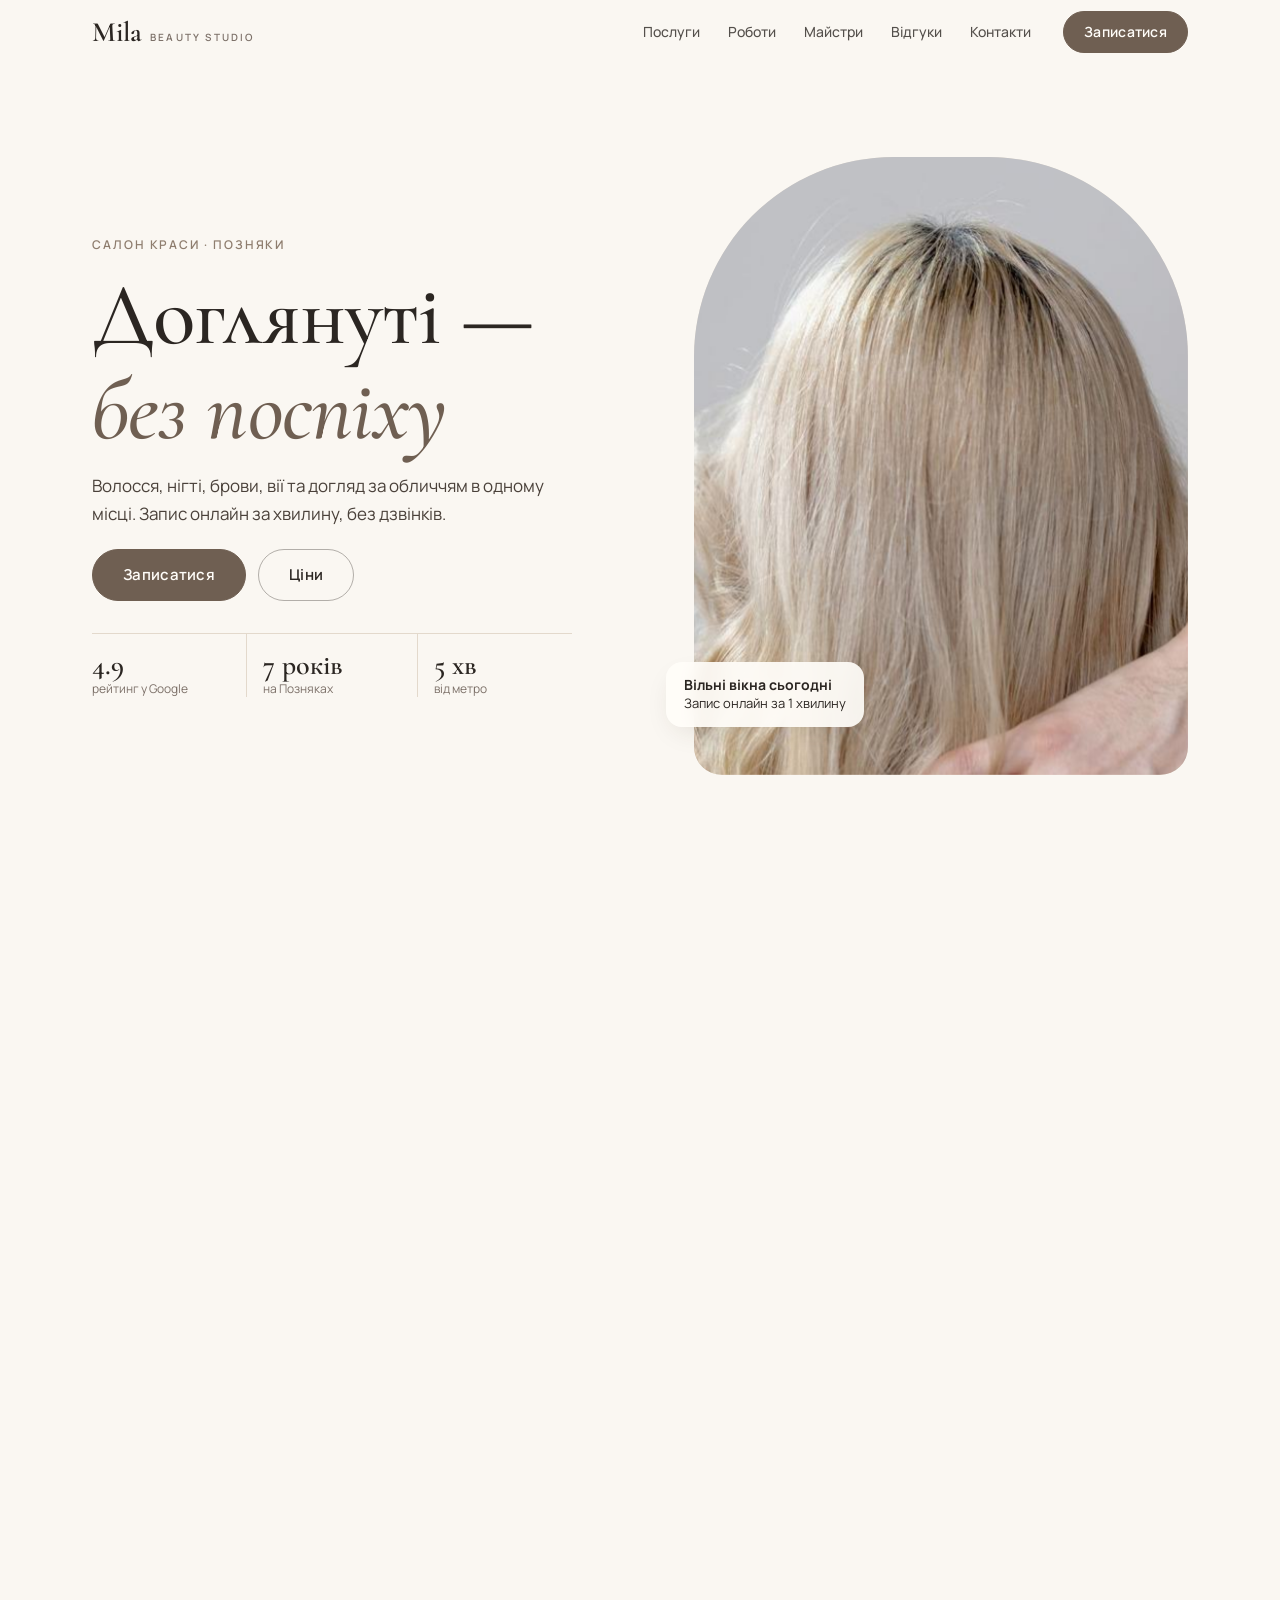
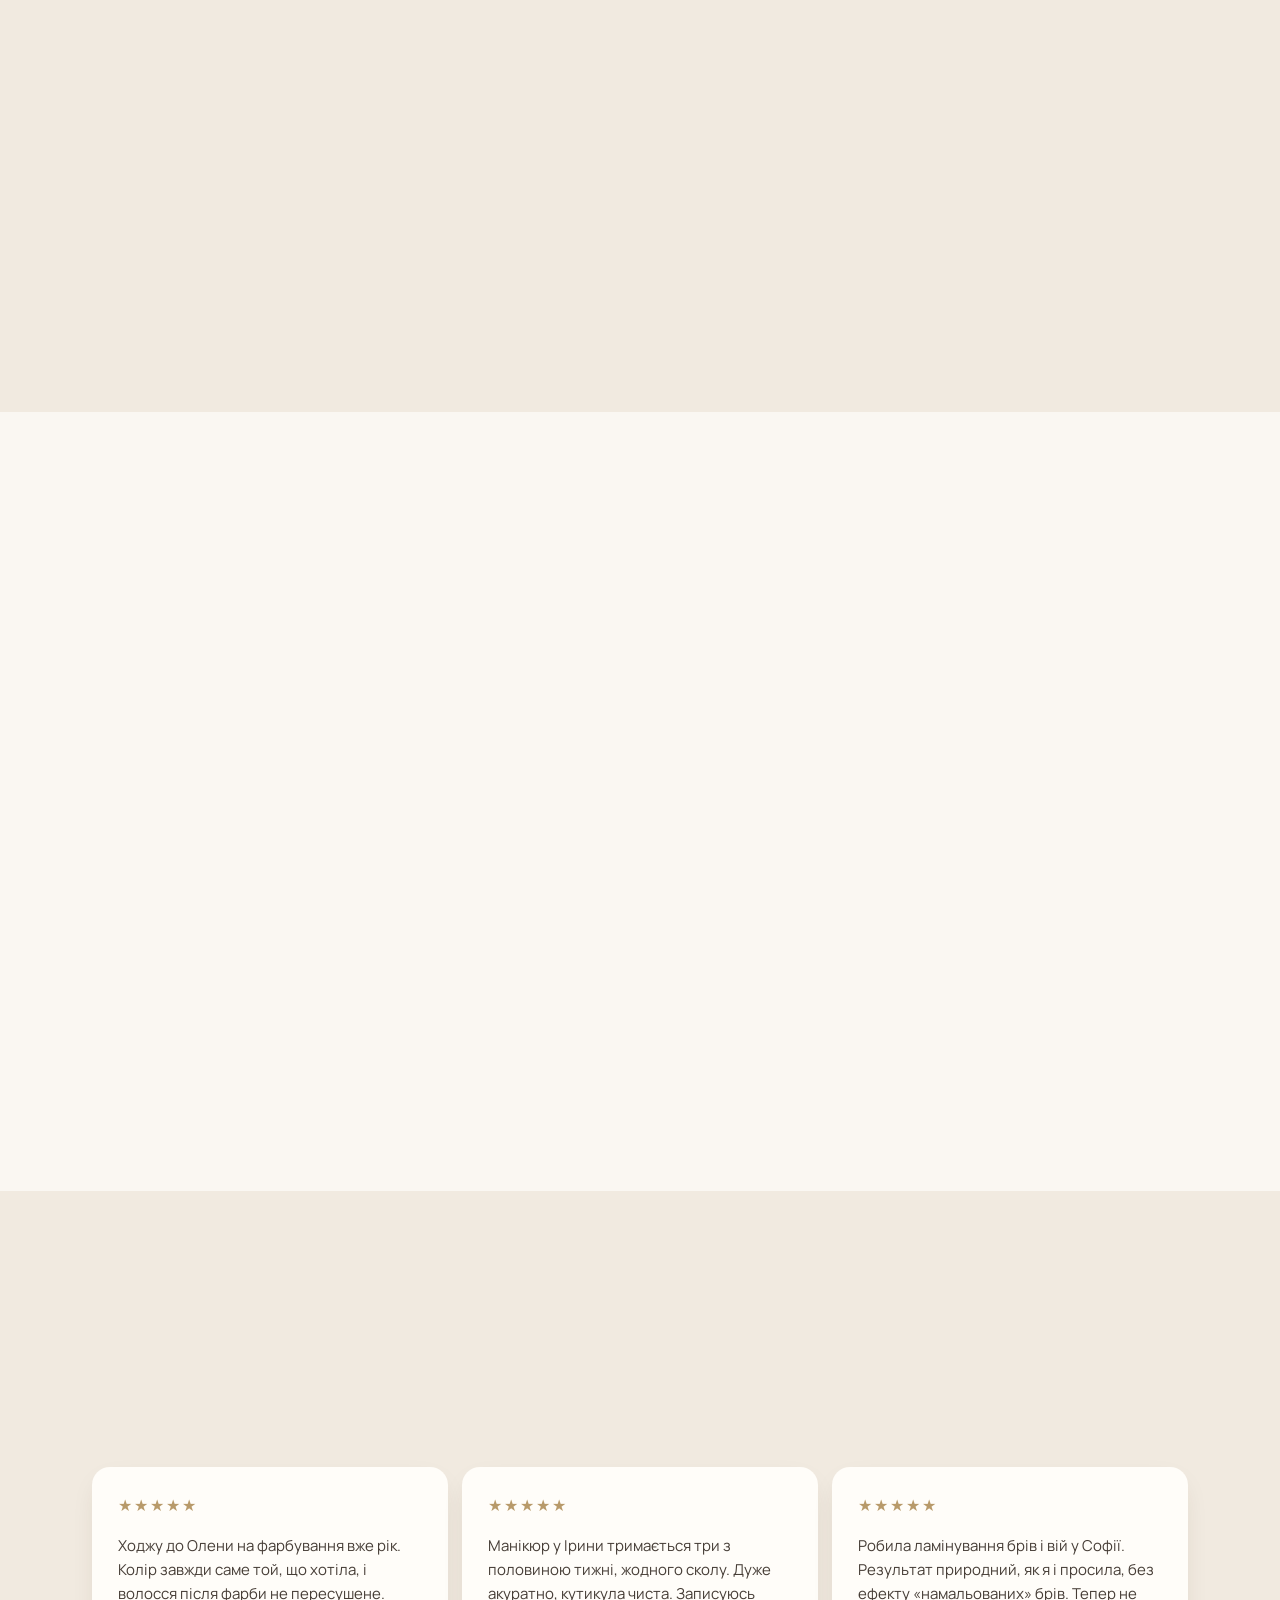
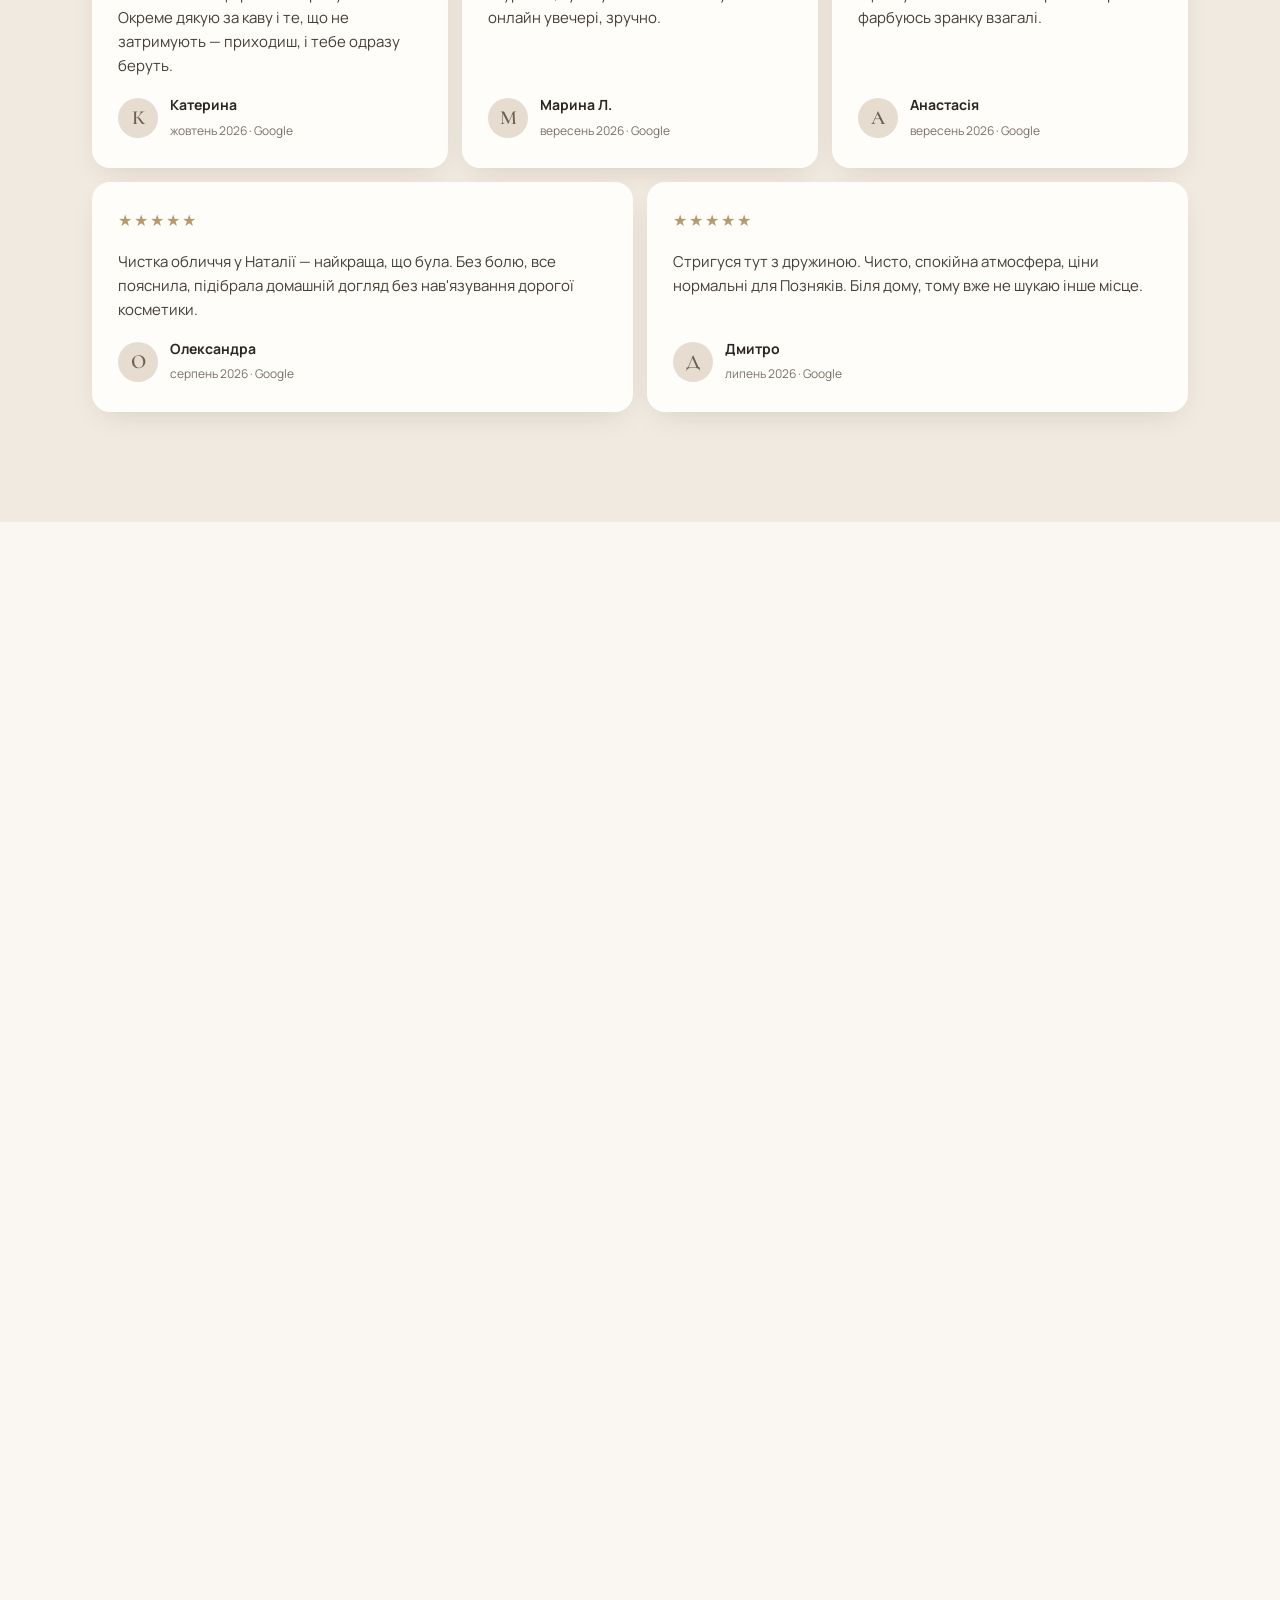
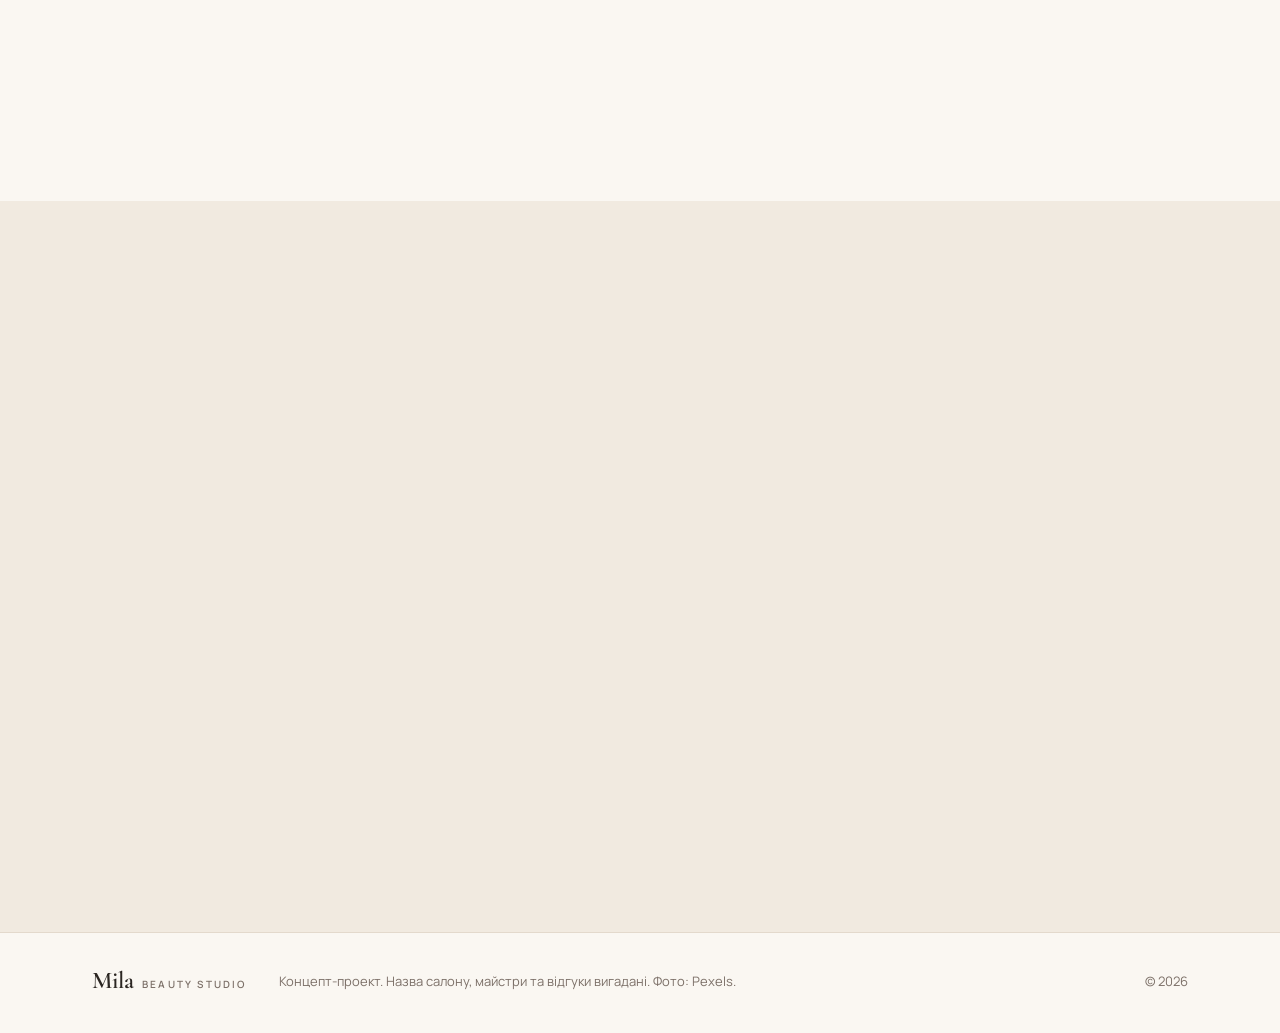
==== index.html @ acf98a18 "Add salon concept landing (Mila Beauty Studio) Co-Authored-By: Claude Opus 5.5 <noreply@anthropic.co" ====
<!doctype html>
<html lang="uk">
<head>
<meta charset="utf-8">
<meta name="viewport" content="width=device-width, initial-scale=1">
<title>Портфоліо сайтів</title>
<meta http-equiv="refresh" content="0; url=salon/">
<style>body{margin:0;background:#FAF7F2;font:16px/1.6 system-ui,sans-serif;color:#2B2622;display:grid;place-items:center;min-height:100vh}</style>
</head>
<body><p><a href="salon/">Відкрити приклад: сайт салону краси →</a></p></body>
</html>
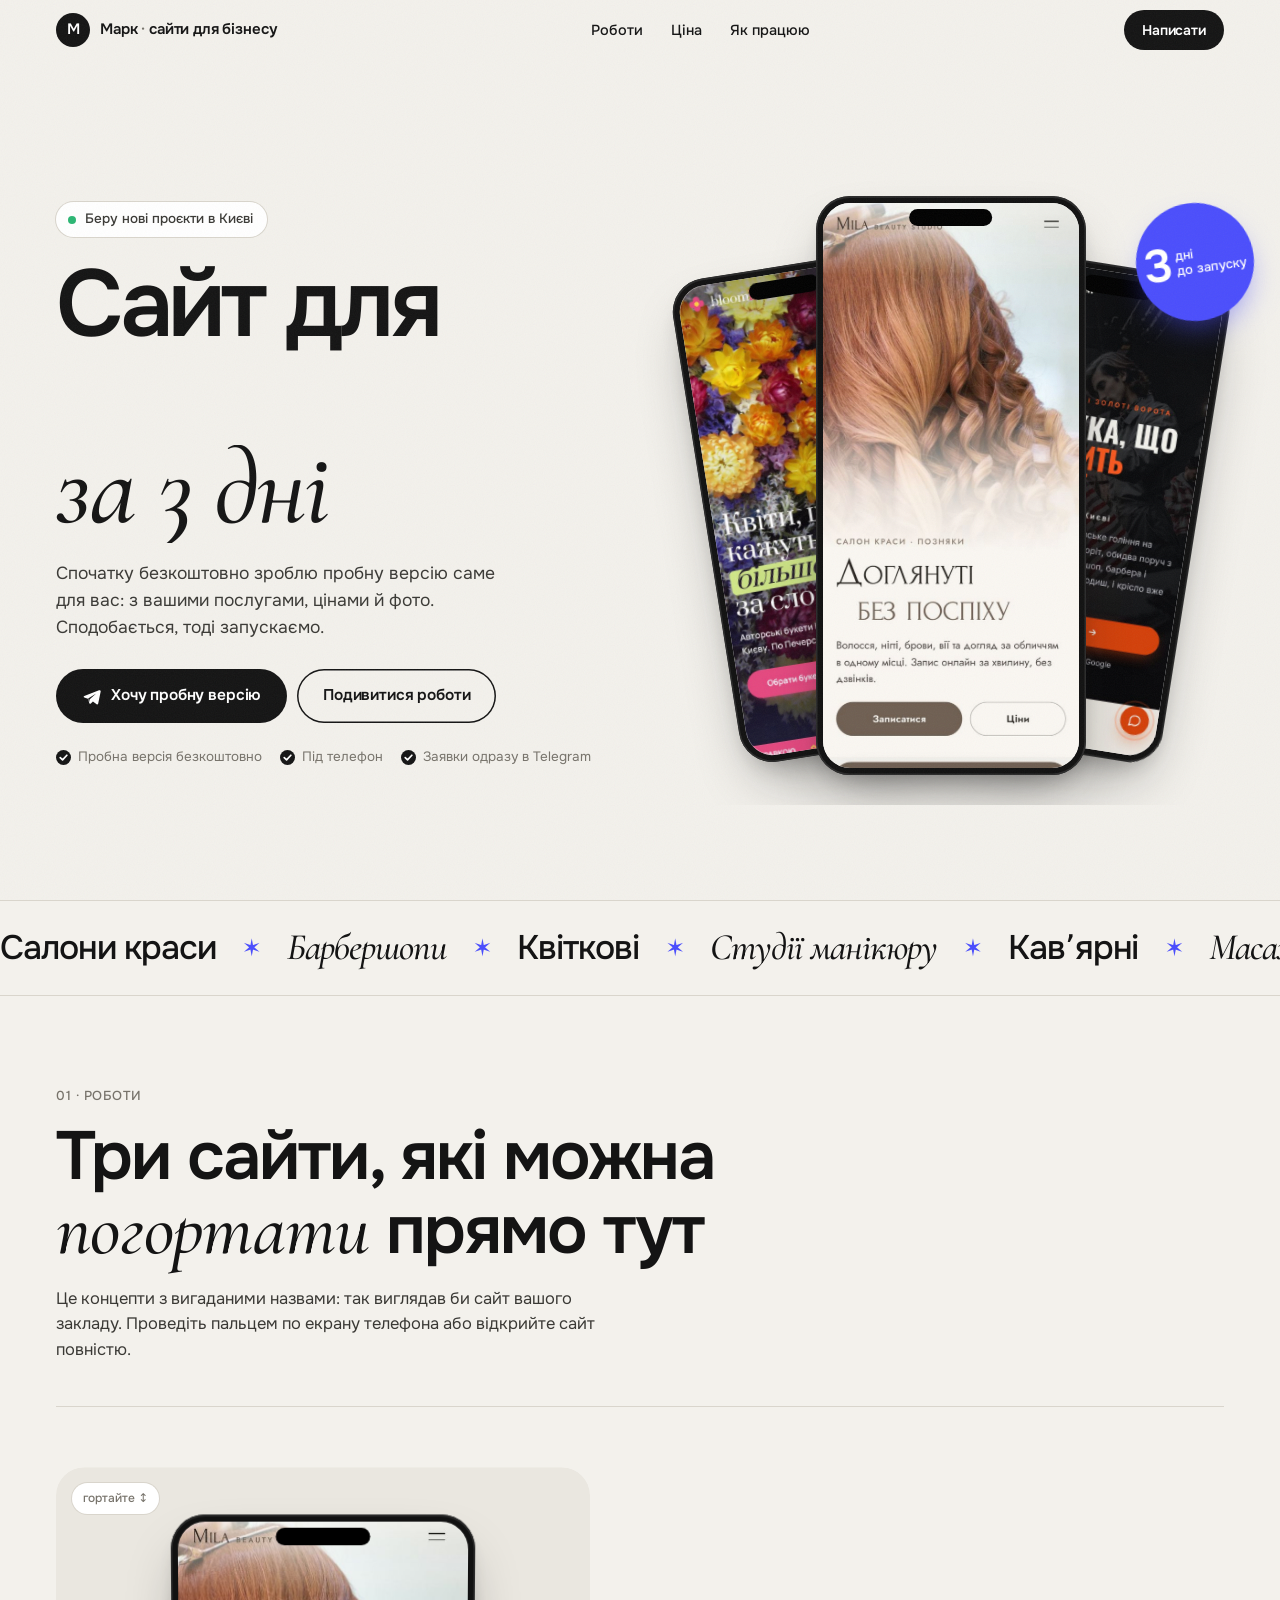
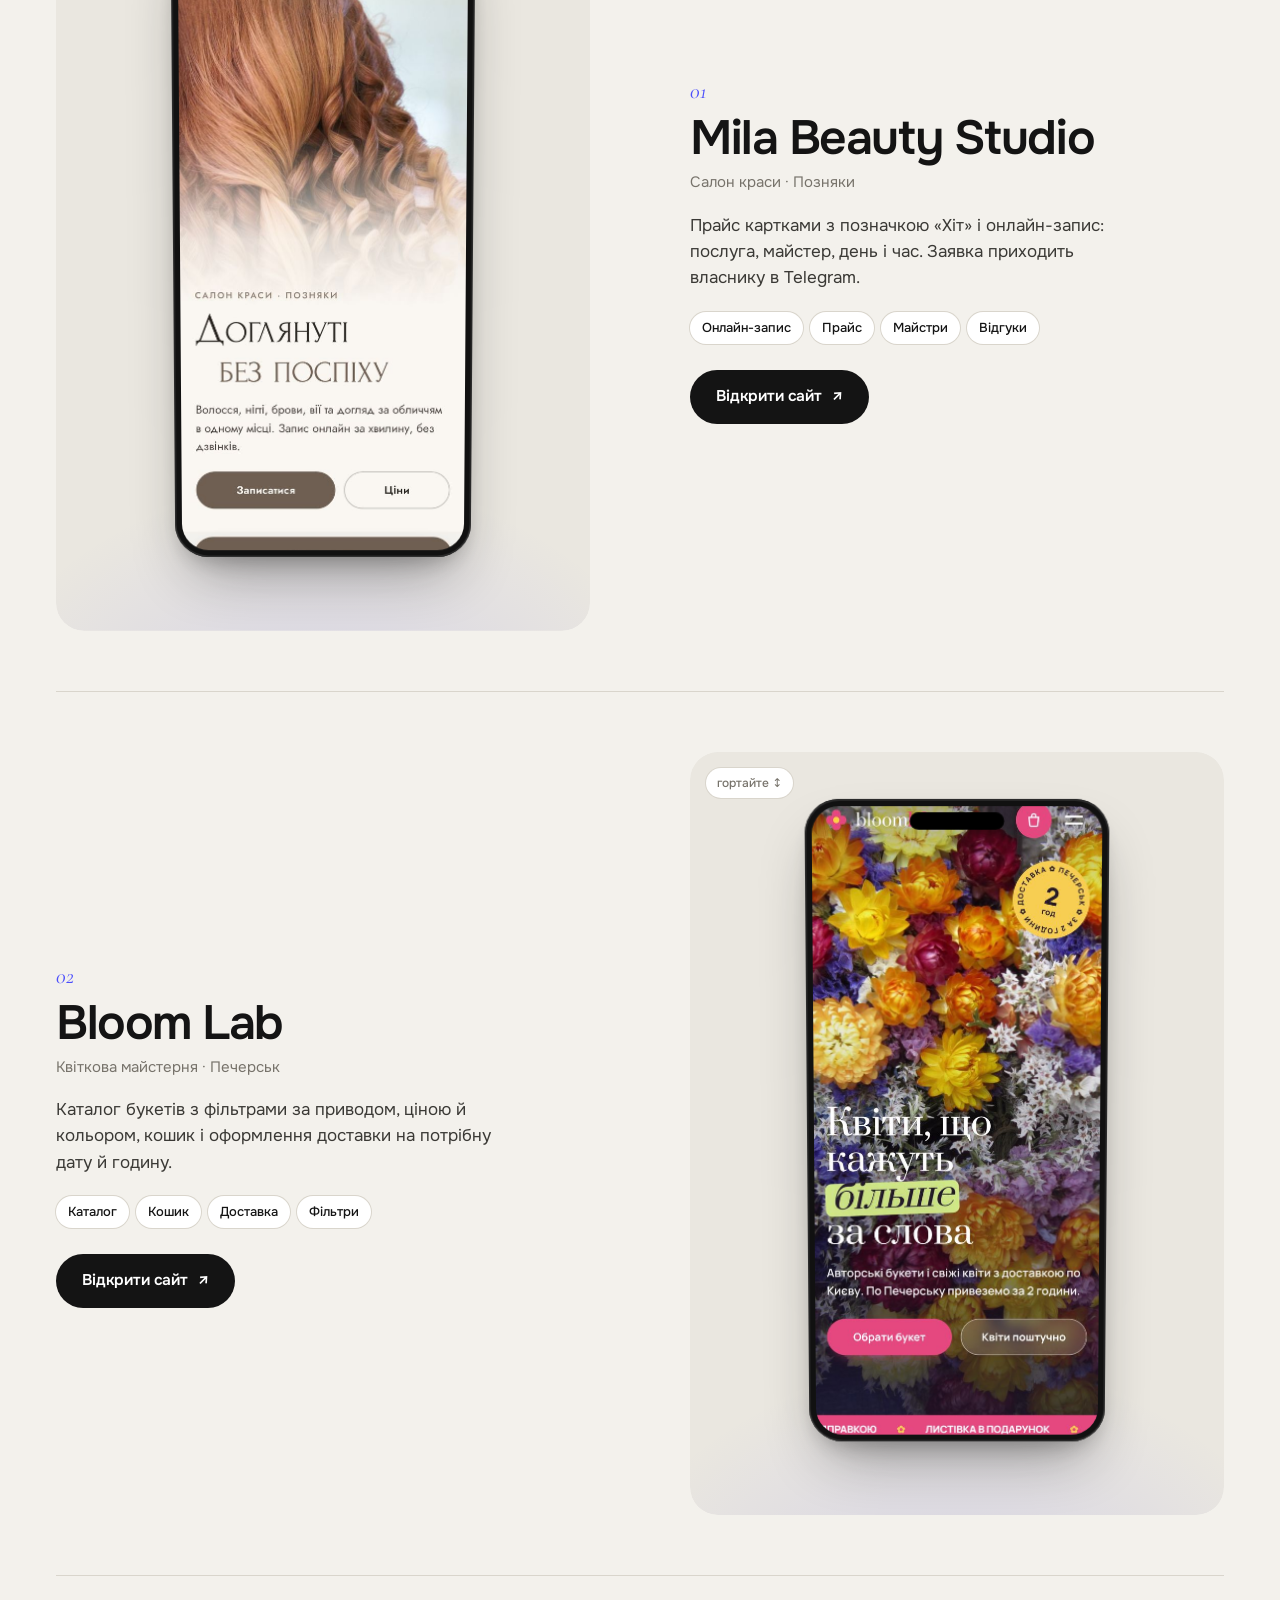
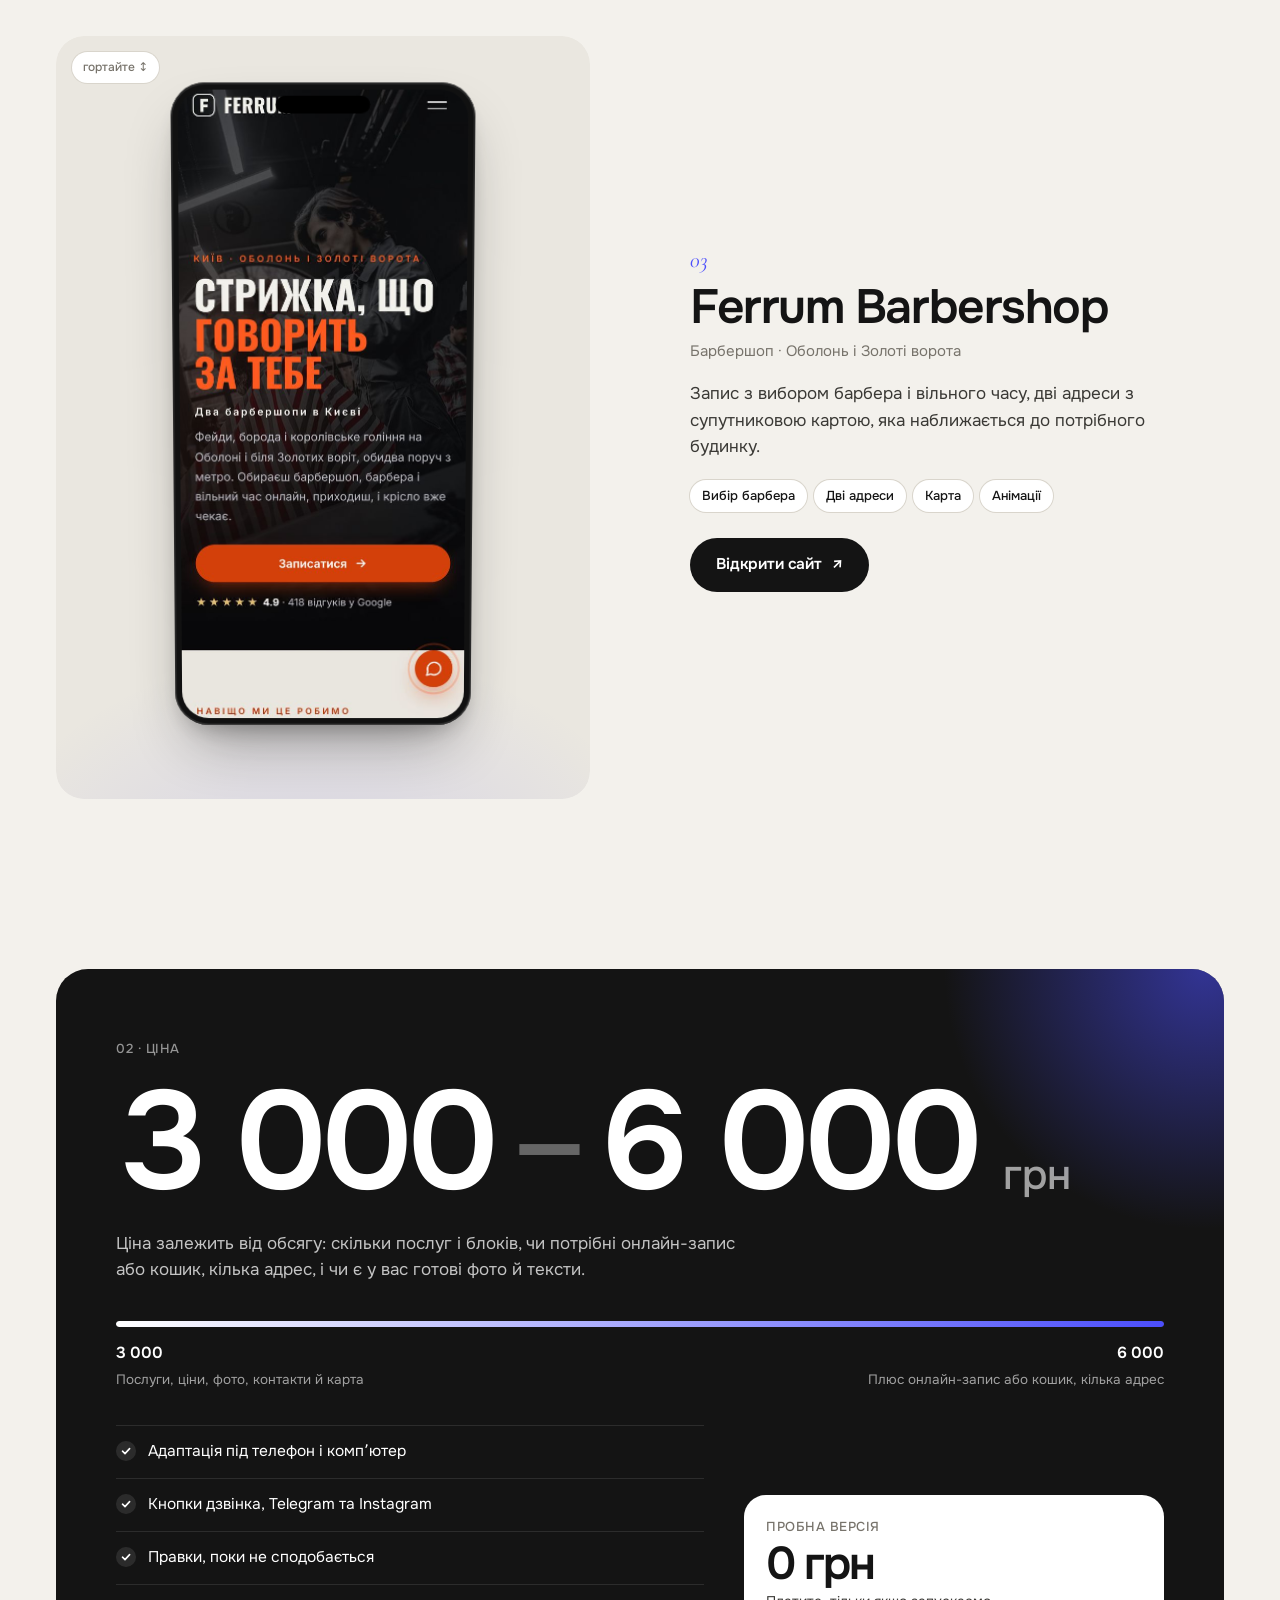
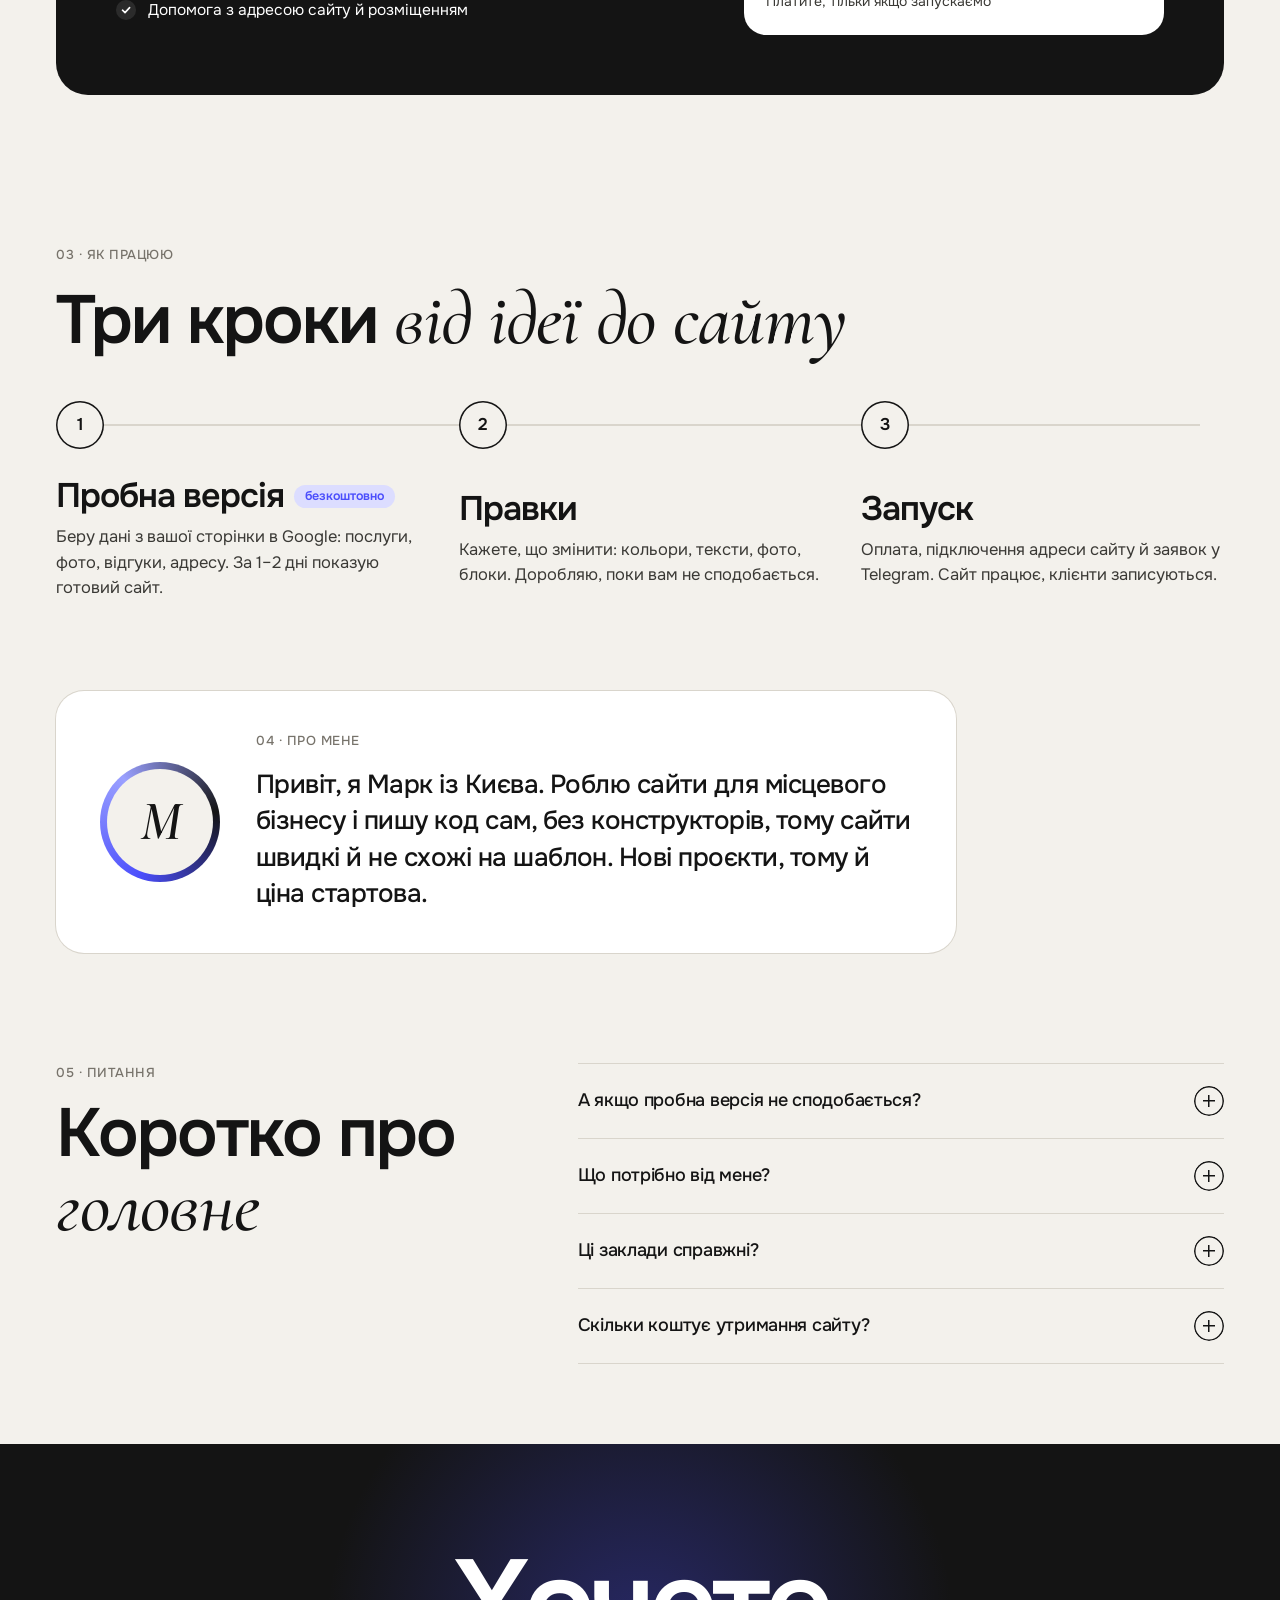
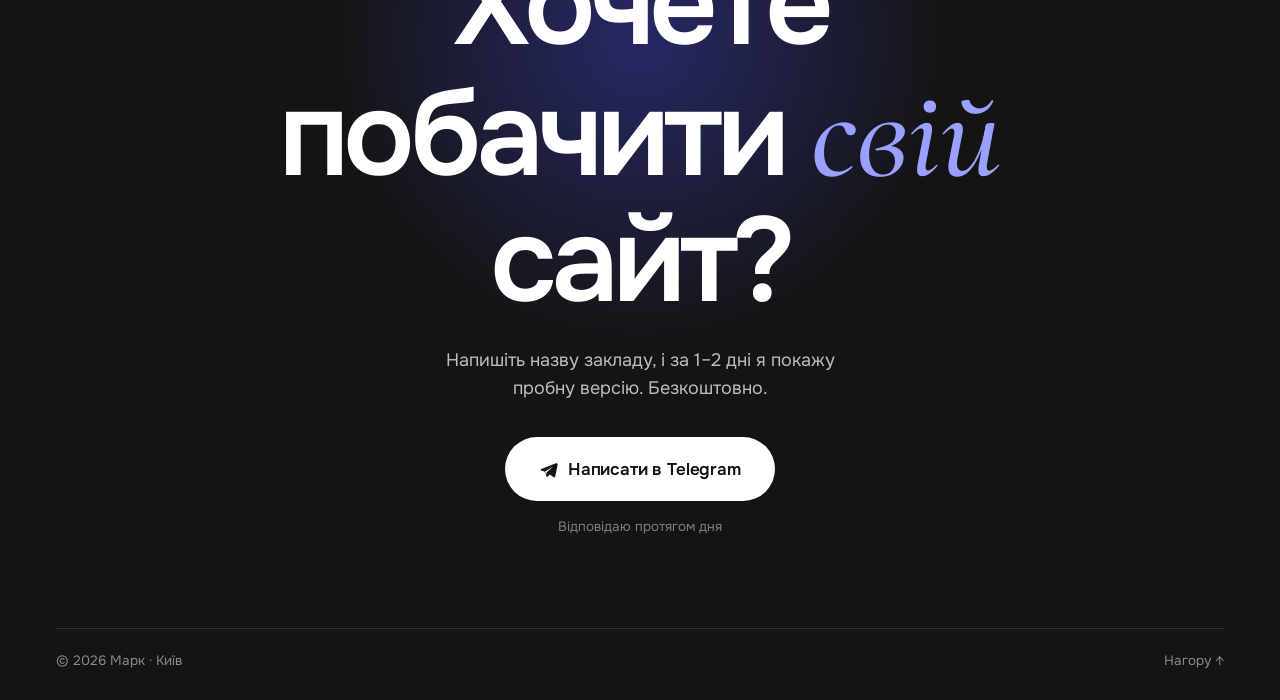
==== commit 6f833478: "Portfolio home page: offer, works in phone mockups, price, steps, Telegram contact Co-Authored-By: C" ====
--- a/index.html
+++ b/index.html
@@ -2,10 +2,239 @@
 <html lang="uk">
 <head>
 <meta charset="utf-8">
-<meta name="viewport" content="width=device-width, initial-scale=1">
-<title>Портфоліо сайтів</title>
-<meta http-equiv="refresh" content="0; url=salon/">
-<style>body{margin:0;background:#FAF7F2;font:16px/1.6 system-ui,sans-serif;color:#2B2622;display:grid;place-items:center;min-height:100vh}</style>
+<meta name="viewport" content="width=device-width, initial-scale=1, viewport-fit=cover">
+<title>Марк · сайти для місцевого бізнесу</title>
+<meta name="description" content="Сайт для салону, барбершопу чи квіткової за 3 дні. Спочатку безкоштовна пробна версія під ваш заклад. Від 3 000 до 6 000 грн.">
+<meta name="theme-color" content="#F3F1EC">
+<meta property="og:title" content="Сайт для вашого закладу за 3 дні">
+<meta property="og:description" content="Спочатку безкоштовна пробна версія. Від 3 000 до 6 000 грн.">
+<meta property="og:image" content="home/img/salon.jpg">
+<link rel="preconnect" href="https://fonts.googleapis.com">
+<link rel="preconnect" href="https://fonts.gstatic.com" crossorigin>
+<link href="https://fonts.googleapis.com/css2?family=Onest:wght@400;500;600;700&family=Cormorant+Garamond:ital,wght@1,500;1,600&display=swap" rel="stylesheet">
+<link rel="stylesheet" href="home/styles.css?v=1">
 </head>
-<body><p><a href="salon/">Відкрити приклад: сайт салону краси →</a></p></body>
+<body>
+<div class="grain" aria-hidden="true"></div>
+
+<header class="nav" id="nav">
+  <a class="brand" href="#top" aria-label="На початок">
+    <span class="brand-mark">М</span>
+    <span class="brand-text">Марк <i>·</i> сайти для бізнесу</span>
+  </a>
+  <nav class="nav-links" aria-label="Розділи">
+    <a href="#works">Роботи</a>
+    <a href="#price">Ціна</a>
+    <a href="#steps">Як працюю</a>
+  </nav>
+  <a class="btn btn-sm btn-dark tg-link magnetic" href="#contact">Написати</a>
+</header>
+
+<main id="top">
+
+  <!-- HERO -->
+  <section class="hero">
+    <div class="hero-text">
+      <p class="eyebrow reveal"><span class="dot"></span>Беру нові проєкти в Києві</p>
+      <h1 class="hero-title">
+        <span class="line"><span>Сайт для</span></span>
+        <span class="line"><span class="rotator" aria-live="polite"><span class="rot-word">салону краси</span></span></span>
+        <span class="line"><span><em>за 3 дні</em></span></span>
+      </h1>
+      <p class="hero-sub reveal">Спочатку безкоштовно зроблю пробну версію саме для вас: з вашими послугами, цінами й фото. Сподобається, тоді запускаємо.</p>
+      <div class="hero-cta reveal">
+        <a class="btn btn-dark tg-link magnetic" href="#contact">
+          <svg viewBox="0 0 24 24" aria-hidden="true"><path d="M21.5 4.2 2.9 11.4c-1 .4-1 1.6 0 1.9l4.6 1.5 1.8 5.6c.3.8 1.3 1 1.9.4l2.6-2.5 4.7 3.5c.7.5 1.7.1 1.9-.7l3.2-15.4c.2-1-.8-1.9-1.8-1.5Zm-3.6 4-8.4 7.6-.3 3.3-1.4-4.5 9.6-6.1c.4-.3.8.2.5.5Z"/></svg>
+          Хочу пробну версію
+        </a>
+        <a class="btn btn-ghost" href="#works">Подивитися роботи</a>
+      </div>
+      <ul class="hero-facts reveal">
+        <li>Пробна версія безкоштовно</li>
+        <li>Під телефон</li>
+        <li>Заявки одразу в Telegram</li>
+      </ul>
+    </div>
+
+    <div class="hero-phones" aria-hidden="true">
+      <div class="phone ph-left"><div class="screen auto"><img src="home/img/flowers.jpg" alt="" loading="eager"></div></div>
+      <div class="phone ph-right"><div class="screen auto"><img src="home/img/barber.jpg" alt="" loading="eager"></div></div>
+      <div class="phone ph-center"><div class="screen auto"><img src="home/img/salon.jpg" alt="" loading="eager"></div></div>
+      <div class="hero-badge"><b>3</b><span>дні<br>до запуску</span></div>
+    </div>
+  </section>
+
+  <!-- MARQUEE -->
+  <div class="marquee" aria-hidden="true">
+    <div class="marquee-track">
+      <span>Салони краси</span><i>✶</i><span>Барбершопи</span><i>✶</i><span>Квіткові</span><i>✶</i><span>Студії манікюру</span><i>✶</i><span>Кавʼярні</span><i>✶</i><span>Масажні кабінети</span><i>✶</i><span>Автосервіси</span><i>✶</i>
+      <span>Салони краси</span><i>✶</i><span>Барбершопи</span><i>✶</i><span>Квіткові</span><i>✶</i><span>Студії манікюру</span><i>✶</i><span>Кавʼярні</span><i>✶</i><span>Масажні кабінети</span><i>✶</i><span>Автосервіси</span><i>✶</i>
+    </div>
+  </div>
+
+  <!-- WORKS -->
+  <section class="works" id="works">
+    <div class="sec-head">
+      <p class="kicker reveal">01 · Роботи</p>
+      <h2 class="reveal">Три сайти, які можна <em>погортати</em> прямо тут</h2>
+      <p class="sec-note reveal">Це концепти з вигаданими назвами: так виглядав би сайт вашого закладу. Проведіть пальцем по екрану телефона або відкрийте сайт повністю.</p>
+    </div>
+
+    <article class="work reveal-work">
+      <div class="work-phone">
+        <div class="phone big"><div class="screen live"><img src="home/img/salon.jpg" alt="Сайт салону краси Mila Beauty Studio на телефоні" loading="lazy"></div></div>
+        <span class="swipe-hint">гортайте ↕</span>
+      </div>
+      <div class="work-info">
+        <span class="work-num">01</span>
+        <h3>Mila Beauty Studio</h3>
+        <p class="work-type">Салон краси · Позняки</p>
+        <p class="work-feature">Прайс картками з позначкою «Хіт» і онлайн-запис: послуга, майстер, день і час. Заявка приходить власнику в Telegram.</p>
+        <ul class="tags"><li>Онлайн-запис</li><li>Прайс</li><li>Майстри</li><li>Відгуки</li></ul>
+        <a class="btn btn-dark magnetic" href="salon/" target="_blank" rel="noopener">Відкрити сайт <span class="arr">↗</span></a>
+      </div>
+    </article>
+
+    <article class="work reveal-work alt">
+      <div class="work-phone">
+        <div class="phone big"><div class="screen live"><img src="home/img/flowers.jpg" alt="Сайт квіткової майстерні Bloom Lab на телефоні" loading="lazy"></div></div>
+        <span class="swipe-hint">гортайте ↕</span>
+      </div>
+      <div class="work-info">
+        <span class="work-num">02</span>
+        <h3>Bloom Lab</h3>
+        <p class="work-type">Квіткова майстерня · Печерськ</p>
+        <p class="work-feature">Каталог букетів з фільтрами за приводом, ціною й кольором, кошик і оформлення доставки на потрібну дату й годину.</p>
+        <ul class="tags"><li>Каталог</li><li>Кошик</li><li>Доставка</li><li>Фільтри</li></ul>
+        <a class="btn btn-dark magnetic" href="flowers/" target="_blank" rel="noopener">Відкрити сайт <span class="arr">↗</span></a>
+      </div>
+    </article>
+
+    <article class="work reveal-work">
+      <div class="work-phone">
+        <div class="phone big"><div class="screen live"><img src="home/img/barber.jpg" alt="Сайт барбершопу Ferrum на телефоні" loading="lazy"></div></div>
+        <span class="swipe-hint">гортайте ↕</span>
+      </div>
+      <div class="work-info">
+        <span class="work-num">03</span>
+        <h3>Ferrum Barbershop</h3>
+        <p class="work-type">Барбершоп · Оболонь і Золоті ворота</p>
+        <p class="work-feature">Запис з вибором барбера і вільного часу, дві адреси з супутниковою картою, яка наближається до потрібного будинку.</p>
+        <ul class="tags"><li>Вибір барбера</li><li>Дві адреси</li><li>Карта</li><li>Анімації</li></ul>
+        <a class="btn btn-dark magnetic" href="barber-v2/" target="_blank" rel="noopener">Відкрити сайт <span class="arr">↗</span></a>
+      </div>
+    </article>
+  </section>
+
+  <!-- PRICE -->
+  <section class="price" id="price">
+    <div class="price-card">
+      <div class="price-top">
+        <p class="kicker light reveal">02 · Ціна</p>
+        <h2 class="price-num reveal"><span class="count" data-to="3000">3 000</span><span class="dash">–</span><span class="count" data-to="6000">6 000</span><small>грн</small></h2>
+        <p class="price-why reveal">Ціна залежить від обсягу: скільки послуг і блоків, чи потрібні онлайн-запис або кошик, кілька адрес, і чи є у вас готові фото й тексти.</p>
+      </div>
+
+      <div class="scale reveal" aria-hidden="true">
+        <div class="scale-bar"><span class="scale-fill"></span></div>
+        <div class="scale-ends">
+          <div><b>3 000</b><span>Послуги, ціни, фото, контакти й карта</span></div>
+          <div><b>6 000</b><span>Плюс онлайн-запис або кошик, кілька адрес</span></div>
+        </div>
+      </div>
+
+      <div class="price-bottom">
+        <ul class="included">
+          <li class="reveal">Адаптація під телефон і компʼютер</li>
+          <li class="reveal">Кнопки дзвінка, Telegram та Instagram</li>
+          <li class="reveal">Правки, поки не сподобається</li>
+          <li class="reveal">Допомога з адресою сайту й розміщенням</li>
+        </ul>
+        <div class="trial reveal">
+          <span class="trial-label">Пробна версія</span>
+          <span class="trial-num">0 грн</span>
+          <span class="trial-note">Платите, тільки якщо запускаємо</span>
+        </div>
+      </div>
+    </div>
+  </section>
+
+  <!-- STEPS -->
+  <section class="steps" id="steps">
+    <div class="sec-head">
+      <p class="kicker reveal">03 · Як працюю</p>
+      <h2 class="reveal">Три кроки <em>від ідеї до сайту</em></h2>
+    </div>
+    <div class="steps-wrap">
+    <span class="step-line" aria-hidden="true"><span></span></span>
+    <ol class="step-list">
+      <li class="step reveal">
+        <span class="step-n">1</span>
+        <div><h3>Пробна версія <span class="pill">безкоштовно</span></h3>
+        <p>Беру дані з вашої сторінки в Google: послуги, фото, відгуки, адресу. За 1–2 дні показую готовий сайт.</p></div>
+      </li>
+      <li class="step reveal">
+        <span class="step-n">2</span>
+        <div><h3>Правки</h3>
+        <p>Кажете, що змінити: кольори, тексти, фото, блоки. Доробляю, поки вам не сподобається.</p></div>
+      </li>
+      <li class="step reveal">
+        <span class="step-n">3</span>
+        <div><h3>Запуск</h3>
+        <p>Оплата, підключення адреси сайту й заявок у Telegram. Сайт працює, клієнти записуються.</p></div>
+      </li>
+    </ol>
+    </div>
+  </section>
+
+  <!-- ABOUT -->
+  <section class="about">
+    <div class="about-card reveal">
+      <div class="avatar" aria-hidden="true"><span>М</span></div>
+      <div>
+        <p class="kicker">04 · Про мене</p>
+        <p class="about-text">Привіт, я Марк із Києва. Роблю сайти для місцевого бізнесу і пишу код сам, без конструкторів, тому сайти швидкі й не схожі на шаблон. Нові проєкти, тому й ціна стартова.</p>
+      </div>
+    </div>
+  </section>
+
+  <!-- FAQ -->
+  <section class="faq">
+    <div class="sec-head">
+      <p class="kicker reveal">05 · Питання</p>
+      <h2 class="reveal">Коротко про <em>головне</em></h2>
+    </div>
+    <div class="faq-list">
+      <details class="reveal"><summary>А якщо пробна версія не сподобається?</summary><p>Тоді ви нічого не платите. Можу переробити в іншому стилі, або просто залишимось на звʼязку.</p></details>
+      <details class="reveal"><summary>Що потрібно від мене?</summary><p>Для старту нічого, дані беру з Google. Далі можна надіслати свої фото й актуальні ціни, щоб усе було точно.</p></details>
+      <details class="reveal"><summary>Ці заклади справжні?</summary><p>Ні, це концепти з вигаданими назвами, щоб показати стиль і можливості. Ваш сайт буде з вашою назвою, цінами й фото.</p></details>
+      <details class="reveal"><summary>Скільки коштує утримання сайту?</summary><p>Розміщення може бути безкоштовним. Окремо платите лише за власну адресу сайту (домен), якщо вона потрібна.</p></details>
+    </div>
+  </section>
+
+  <!-- CONTACT -->
+  <section class="contact" id="contact">
+    <div class="contact-inner">
+      <h2 class="contact-title reveal">Хочете побачити <em>свій</em> сайт?</h2>
+      <p class="contact-sub reveal">Напишіть назву закладу, і за 1–2 дні я покажу пробну версію. Безкоштовно.</p>
+      <a class="btn btn-light btn-xl tg-link magnetic reveal" href="#contact">
+        <svg viewBox="0 0 24 24" aria-hidden="true"><path d="M21.5 4.2 2.9 11.4c-1 .4-1 1.6 0 1.9l4.6 1.5 1.8 5.6c.3.8 1.3 1 1.9.4l2.6-2.5 4.7 3.5c.7.5 1.7.1 1.9-.7l3.2-15.4c.2-1-.8-1.9-1.8-1.5Zm-3.6 4-8.4 7.6-.3 3.3-1.4-4.5 9.6-6.1c.4-.3.8.2.5.5Z"/></svg>
+        Написати в Telegram
+      </a>
+      <p class="contact-small reveal">Відповідаю протягом дня</p>
+    </div>
+    <footer class="foot">
+      <span>© 2026 Марк · Київ</span>
+      <a href="#top">Нагору ↑</a>
+    </footer>
+  </section>
+</main>
+
+<a class="float-cta tg-link" href="#contact" aria-label="Написати в Telegram">
+  <svg viewBox="0 0 24 24" aria-hidden="true"><path d="M21.5 4.2 2.9 11.4c-1 .4-1 1.6 0 1.9l4.6 1.5 1.8 5.6c.3.8 1.3 1 1.9.4l2.6-2.5 4.7 3.5c.7.5 1.7.1 1.9-.7l3.2-15.4c.2-1-.8-1.9-1.8-1.5Zm-3.6 4-8.4 7.6-.3 3.3-1.4-4.5 9.6-6.1c.4-.3.8.2.5.5Z"/></svg>
+  <span>Написати</span>
+</a>
+
+<script src="home/app.js?v=1"></script>
+</body>
 </html>
--- a/home/styles.css
+++ b/home/styles.css
@@ -0,0 +1,274 @@
+:root{
+  --bg:#F3F1EC;
+  --bg2:#EAE7E0;
+  --ink:#141414;
+  --ink2:#3A3935;
+  --muted:#77736B;
+  --line:#D9D5CC;
+  --accent:#4B4EFC;
+  --accent-soft:#DCDDFF;
+  --dark:#141414;
+  --radius:22px;
+  --gutter:20px;
+  --ease:cubic-bezier(.2,.7,.1,1);
+  --serif:"Cormorant Garamond",Georgia,serif;
+  --sans:"Onest",system-ui,-apple-system,"Segoe UI",sans-serif;
+}
+*{box-sizing:border-box}
+html{overflow-x:clip;scroll-behavior:smooth;-webkit-text-size-adjust:100%}
+body{margin:0;background:var(--bg);color:var(--ink);font:400 16px/1.55 var(--sans);-webkit-font-smoothing:antialiased;overflow-x:clip}
+img{display:block;max-width:100%}
+a{color:inherit;text-decoration:none}
+h1,h2,h3{margin:0;font-weight:600;letter-spacing:-.03em;line-height:1.02}
+em{font-family:var(--serif);font-style:italic;font-weight:500;letter-spacing:-.01em}
+p{margin:0}
+::selection{background:var(--accent);color:#fff}
+
+.grain{position:fixed;inset:0;z-index:100;pointer-events:none;opacity:.05;
+  background-image:url("data:image/svg+xml,%3Csvg xmlns='http://www.w3.org/2000/svg' width='160' height='160'%3E%3Cfilter id='n'%3E%3CfeTurbulence type='fractalNoise' baseFrequency='.9' numOctaves='2' stitchTiles='stitch'/%3E%3C/filter%3E%3Crect width='100%25' height='100%25' filter='url(%23n)'/%3E%3C/svg%3E");}
+
+/* ---------- buttons ---------- */
+.btn{display:inline-flex;align-items:center;justify-content:center;gap:10px;height:54px;padding:0 26px;border-radius:999px;font:600 15.5px/1 var(--sans);letter-spacing:-.01em;white-space:nowrap;transition:transform .35s var(--ease),background .3s,color .3s,box-shadow .3s;will-change:transform}
+.btn svg{width:19px;height:19px;fill:currentColor;flex:none}
+.btn-dark{background:var(--ink);color:#fff}
+.btn-dark:hover{background:var(--accent)}
+.btn-ghost{color:var(--ink);box-shadow:inset 0 0 0 1.5px var(--ink)}
+.btn-ghost:hover{background:var(--ink);color:#fff}
+.btn-light{background:#fff;color:var(--ink)}
+.btn-light:hover{background:var(--accent);color:#fff}
+.btn-sm{height:40px;padding:0 18px;font-size:14px}
+.btn-xl{height:64px;padding:0 34px;font-size:17px}
+.btn .arr{transition:transform .35s var(--ease)}
+.btn:hover .arr{transform:translate(3px,-3px)}
+.btn:active{transform:scale(.97)}
+
+/* ---------- nav ---------- */
+.nav{position:fixed;top:0;left:0;right:0;z-index:50;display:flex;align-items:center;justify-content:space-between;gap:16px;
+  padding:calc(10px + env(safe-area-inset-top)) var(--gutter) 10px;transition:background .4s,box-shadow .4s,transform .45s var(--ease)}
+.nav.scrolled{background:rgba(243,241,236,.82);backdrop-filter:blur(14px) saturate(1.4);-webkit-backdrop-filter:blur(14px) saturate(1.4);box-shadow:0 1px 0 var(--line)}
+.nav.hide{transform:translateY(-110%)}
+.brand{display:flex;align-items:center;gap:10px;font-weight:600;font-size:15px;letter-spacing:-.01em}
+.brand-mark{display:grid;place-items:center;width:34px;height:34px;border-radius:50%;background:var(--ink);color:#fff;font-size:15px;transition:transform .6s var(--ease)}
+.brand:hover .brand-mark{transform:rotate(-360deg)}
+.brand-text i{font-style:normal;color:var(--muted)}
+.nav-links{display:none}
+
+/* ---------- hero ---------- */
+.hero{position:relative;padding:calc(96px + env(safe-area-inset-top)) var(--gutter) 40px;display:grid;gap:44px;min-height:100svh;align-content:center}
+.eyebrow{display:inline-flex;align-items:center;gap:9px;font-size:13.5px;font-weight:500;color:var(--ink2);padding:7px 14px 7px 12px;border-radius:999px;background:#fff;box-shadow:0 0 0 1px var(--line)}
+.dot{width:8px;height:8px;border-radius:50%;background:#2BB673;box-shadow:0 0 0 0 rgba(43,182,115,.5);animation:pulse 2s infinite}
+@keyframes pulse{70%{box-shadow:0 0 0 9px rgba(43,182,115,0)}100%{box-shadow:0 0 0 0 rgba(43,182,115,0)}}
+.hero-title{margin:22px 0 22px;font-size:clamp(46px,13.2vw,112px);line-height:.98;letter-spacing:-.045em}
+.hero-title .line{display:block;overflow:hidden;padding-bottom:.06em;margin-bottom:-.06em}
+.hero-title .line>span{display:inline-block;transform:translateY(105%);transition:transform 1.1s var(--ease)}
+.loaded .hero-title .line>span{transform:none}
+.loaded .hero-title .line:nth-child(2)>span{transition-delay:.1s}
+.loaded .hero-title .line:nth-child(3)>span{transition-delay:.2s}
+.hero-title em{font-size:1.12em;line-height:.8;letter-spacing:-.02em}
+.rotator{position:relative;display:inline-block;color:var(--accent);vertical-align:bottom;white-space:nowrap}
+.rot-word{display:inline-block;transition:transform .55s var(--ease),opacity .45s,filter .45s}
+.rot-word.out{transform:translateY(-70%);opacity:0;filter:blur(6px)}
+.rot-word.in{transform:translateY(70%);opacity:0;filter:blur(6px);transition:none}
+.hero-sub{max-width:470px;font-size:17.5px;color:var(--ink2);line-height:1.55}
+.hero-cta{display:flex;flex-wrap:wrap;gap:10px;margin-top:28px}
+.hero-cta .btn{flex:1 1 auto}
+.hero-facts{display:flex;flex-wrap:wrap;gap:8px 18px;list-style:none;padding:0;margin:24px 0 0;font-size:13.5px;color:var(--muted)}
+.hero-facts li{display:flex;align-items:center;gap:7px}
+.hero-facts li::before{content:"";width:15px;height:15px;border-radius:50%;background:var(--ink) url("data:image/svg+xml,%3Csvg xmlns='http://www.w3.org/2000/svg' viewBox='0 0 16 16'%3E%3Cpath d='M4.5 8.2 7 10.6l4.6-5' fill='none' stroke='white' stroke-width='1.8' stroke-linecap='round' stroke-linejoin='round'/%3E%3C/svg%3E") center/100% no-repeat}
+
+/* phones */
+.phone{position:relative;width:200px;aspect-ratio:9/19.3;border-radius:34px;padding:7px;background:#111;
+  box-shadow:0 0 0 1.5px #2b2b2b inset,0 1px 0 1px rgba(255,255,255,.08) inset,0 30px 60px -20px rgba(20,20,20,.45),0 12px 24px -12px rgba(20,20,20,.3)}
+.phone::before{content:"";position:absolute;z-index:3;top:13px;left:50%;width:31%;height:17px;border-radius:12px;background:#000;transform:translateX(-50%)}
+.screen{position:relative;height:100%;border-radius:27px;overflow:hidden;background:#fff}
+.screen img{width:100%;height:auto;will-change:transform}
+.screen.live{overflow-y:auto;scrollbar-width:none;overscroll-behavior:contain;-webkit-overflow-scrolling:touch}
+.screen.live::-webkit-scrollbar{display:none}
+.screen.live img{will-change:auto}
+
+.hero-phones{position:relative;height:490px;margin-inline:calc(var(--gutter)*-1);overflow:hidden;padding-block:20px;display:flex;justify-content:center;align-items:center;perspective:1400px}
+.hero-phones .phone{position:absolute;transition:transform 1.4s var(--ease),opacity 1s}
+.ph-center{z-index:2;width:205px;transform:translateY(60px);opacity:0}
+.ph-left{width:172px;transform:translate(0,60px) rotate(0);opacity:0}
+.ph-right{width:172px;transform:translate(0,60px) rotate(0);opacity:0}
+.loaded .ph-center{transform:translate(var(--mx,0),var(--my,0));opacity:1;transition-delay:.25s}
+.loaded .ph-left{transform:translate(calc(-58% + var(--mx,0px)*-.6),calc(22px + var(--my,0px)*-.6)) rotate(-9deg);opacity:1;transition-delay:.4s}
+.loaded .ph-right{transform:translate(calc(58% + var(--mx,0px)*-.6),calc(22px + var(--my,0px)*-.6)) rotate(9deg);opacity:1;transition-delay:.5s}
+.hero-badge{position:absolute;z-index:4;right:4%;top:6%;width:96px;height:96px;border-radius:50%;background:var(--accent);color:#fff;display:flex;align-items:center;justify-content:center;gap:5px;
+  font-size:11.5px;line-height:1.15;font-weight:500;box-shadow:0 14px 30px -10px rgba(75,78,252,.6);transform:scale(0) rotate(-30deg);transition:transform .9s cubic-bezier(.3,1.6,.5,1) 1s}
+.hero-badge b{font-size:38px;font-weight:600;letter-spacing:-.04em}
+.loaded .hero-badge{transform:scale(1) rotate(-8deg)}
+
+/* ---------- marquee ---------- */
+.marquee{overflow:hidden;border-block:1px solid var(--line);padding:18px 0;background:var(--bg)}
+.marquee-track{display:flex;width:max-content;align-items:center;gap:26px;animation:marq 38s linear infinite;font-size:clamp(22px,4.4vw,34px);font-weight:500;letter-spacing:-.03em}
+.marquee-track i{font-style:normal;color:var(--accent);font-size:.7em}
+.marquee-track span:nth-of-type(even){font-family:var(--serif);font-style:italic;font-size:1.1em}
+@keyframes marq{to{transform:translateX(-50%)}}
+
+/* ---------- section heads ---------- */
+section{position:relative}
+.sec-head{max-width:760px;margin-bottom:44px}
+.kicker{font-size:13px;font-weight:500;letter-spacing:.04em;text-transform:uppercase;color:var(--muted);margin-bottom:16px}
+.kicker.light{color:rgba(255,255,255,.55)}
+h2{font-size:clamp(34px,8.4vw,68px)}
+h2 em{font-size:1.1em}
+.sec-note{margin-top:18px;max-width:560px;color:var(--ink2);font-size:16.5px}
+
+/* ---------- works ---------- */
+.works{padding:90px var(--gutter) 40px}
+.work{display:grid;gap:30px;padding:44px 0;border-top:1px solid var(--line)}
+.work-phone{position:relative;display:flex;justify-content:center;padding:26px 0;border-radius:28px;background:var(--bg2);overflow:hidden}
+.work-phone::after{content:"";position:absolute;inset:auto -20% -60% -20%;height:80%;background:radial-gradient(closest-side,rgba(75,78,252,.16),transparent);pointer-events:none}
+.phone.big{width:min(66vw,270px);z-index:1;transition:transform .2s linear}
+.swipe-hint{position:absolute;z-index:2;left:16px;top:16px;font-size:12px;font-weight:500;color:var(--muted);background:#fff;padding:6px 11px;border-radius:999px;box-shadow:0 0 0 1px var(--line);transition:opacity .4s}
+.work.touched .swipe-hint{opacity:0}
+.work-num{display:block;font-family:var(--serif);font-style:italic;font-size:22px;color:var(--accent);margin-bottom:6px}
+.work h3{font-size:clamp(30px,7vw,48px)}
+.work-type{margin-top:8px;font-size:15px;color:var(--muted)}
+.work-feature{margin-top:18px;font-size:17px;color:var(--ink2);max-width:460px}
+.tags{display:flex;flex-wrap:wrap;gap:7px;list-style:none;padding:0;margin:20px 0 26px}
+.tags li{font-size:13px;font-weight:500;padding:6px 12px;border-radius:999px;background:#fff;box-shadow:0 0 0 1px var(--line)}
+
+/* ---------- price ---------- */
+.price{padding:50px 10px}
+.price-card{background:var(--dark);color:#fff;border-radius:32px;padding:44px 22px 26px;overflow:hidden;position:relative}
+.price-card::before{content:"";position:absolute;width:520px;height:520px;right:-240px;top:-260px;border-radius:50%;background:radial-gradient(closest-side,rgba(75,78,252,.55),transparent);pointer-events:none}
+.price-num{display:flex;flex-wrap:wrap;align-items:baseline;gap:0 .12em;font-size:clamp(40px,11.6vw,140px);letter-spacing:-.055em;line-height:.95;font-variant-numeric:tabular-nums}
+.price-num .dash{color:rgba(255,255,255,.35);font-weight:400}
+.price-num small{font-size:.3em;letter-spacing:-.01em;font-weight:500;color:rgba(255,255,255,.6);margin-left:.25em}
+.price-why{margin-top:22px;max-width:620px;color:rgba(255,255,255,.75);font-size:17px}
+.scale{margin:38px 0 34px}
+.scale-bar{height:6px;border-radius:6px;background:rgba(255,255,255,.12);overflow:hidden}
+.scale-fill{display:block;height:100%;width:100%;border-radius:6px;background:linear-gradient(90deg,#fff,var(--accent));transform:scaleX(0);transform-origin:left;transition:transform 1.8s var(--ease) .2s}
+.scale.in .scale-fill{transform:scaleX(1)}
+.scale-ends{display:flex;justify-content:space-between;gap:20px;margin-top:14px}
+.scale-ends div{display:flex;flex-direction:column;gap:4px;max-width:46%;font-size:13.5px;color:rgba(255,255,255,.6)}
+.scale-ends div:last-child{text-align:right}
+.scale-ends b{color:#fff;font-size:16px;font-weight:600}
+.price-bottom{display:grid;gap:22px}
+.included{list-style:none;padding:0;margin:0;display:grid;gap:2px}
+.included li{display:flex;gap:12px;align-items:center;padding:13px 0;border-top:1px solid rgba(255,255,255,.1);font-size:15.5px}
+.included li::before{content:"";flex:none;width:20px;height:20px;border-radius:50%;background:rgba(255,255,255,.1) url("data:image/svg+xml,%3Csvg xmlns='http://www.w3.org/2000/svg' viewBox='0 0 16 16'%3E%3Cpath d='M4.5 8.2 7 10.6l4.6-5' fill='none' stroke='white' stroke-width='1.6' stroke-linecap='round' stroke-linejoin='round'/%3E%3C/svg%3E") center/80% no-repeat}
+.trial{display:grid;gap:2px;padding:22px;border-radius:22px;background:#fff;color:var(--ink)}
+.trial-label{font-size:13px;font-weight:500;text-transform:uppercase;letter-spacing:.04em;color:var(--muted)}
+.trial-num{font-size:46px;font-weight:600;letter-spacing:-.05em;line-height:1.1}
+.trial-note{font-size:14px;color:var(--ink2)}
+
+/* ---------- steps ---------- */
+.steps{padding:80px var(--gutter) 40px}
+.steps-wrap{position:relative;max-width:760px}
+.step-list{list-style:none;padding:0;margin:0;display:grid;gap:34px}
+.step-line{position:absolute;left:23px;top:24px;bottom:24px;width:2px;background:var(--line)}
+.step-line span{display:block;width:100%;height:100%;background:var(--ink);transform-origin:top;transform:scaleY(var(--p,0))}
+.step{position:relative;display:grid;grid-template-columns:48px 1fr;gap:18px;align-items:start}
+.step-n{display:grid;place-items:center;width:48px;height:48px;border-radius:50%;background:var(--bg);box-shadow:0 0 0 1.5px var(--ink) inset;font-weight:600;font-size:17px;position:relative;z-index:1;transition:background .4s,color .4s}
+.step.on .step-n{background:var(--ink);color:#fff}
+.step h3{font-size:clamp(24px,5.6vw,34px);display:flex;flex-wrap:wrap;align-items:center;gap:10px;padding-top:8px}
+.pill{font-size:12.5px;font-weight:600;letter-spacing:0;padding:5px 11px;border-radius:999px;background:var(--accent-soft);color:var(--accent)}
+.step p{margin-top:10px;color:var(--ink2);font-size:16.5px;max-width:520px}
+
+/* ---------- about ---------- */
+.about{padding:50px var(--gutter)}
+.about-card{display:grid;gap:22px;padding:28px 24px;border-radius:28px;background:#fff;box-shadow:0 0 0 1px var(--line);max-width:900px}
+.avatar{width:84px;height:84px;border-radius:50%;background:conic-gradient(from 200deg,var(--accent),#9AA0FF,var(--ink),var(--accent));display:grid;place-items:center;animation:spin 14s linear infinite}
+.avatar span{display:grid;place-items:center;width:74px;height:74px;border-radius:50%;background:var(--bg);font-family:var(--serif);font-style:italic;font-size:40px;font-weight:600;animation:spin 14s linear infinite reverse}
+.avatar img{width:74px;height:74px;border-radius:50%;object-fit:cover;animation:spin 14s linear infinite reverse}
+@keyframes spin{to{transform:rotate(360deg)}}
+.about-text{font-size:clamp(19px,4.6vw,26px);line-height:1.4;letter-spacing:-.02em;font-weight:500}
+
+/* ---------- faq ---------- */
+.faq{padding:60px var(--gutter) 80px}
+.faq-list{max-width:820px;border-bottom:1px solid var(--line)}
+.faq details{border-top:1px solid var(--line)}
+.faq summary{list-style:none;cursor:pointer;display:flex;justify-content:space-between;align-items:center;gap:16px;padding:22px 0;font-size:18px;font-weight:500;letter-spacing:-.015em}
+.faq summary::-webkit-details-marker{display:none}
+.faq summary::after{content:"";flex:none;width:30px;height:30px;border-radius:50%;box-shadow:0 0 0 1.5px var(--ink) inset;
+  background:linear-gradient(var(--ink),var(--ink)) center/12px 1.5px no-repeat,linear-gradient(var(--ink),var(--ink)) center/1.5px 12px no-repeat;transition:transform .4s var(--ease),background-color .3s}
+.faq details[open] summary::after{transform:rotate(135deg)}
+.faq details p{padding:0 44px 22px 0;color:var(--ink2);font-size:16px}
+
+/* ---------- contact ---------- */
+.contact{background:var(--dark);color:#fff;padding:100px var(--gutter) calc(28px + env(safe-area-inset-bottom));overflow:hidden}
+.contact::before{content:"";position:absolute;left:50%;top:-30%;width:900px;height:900px;transform:translateX(-50%);border-radius:50%;background:radial-gradient(closest-side,rgba(75,78,252,.35),transparent 70%);pointer-events:none}
+.contact-inner{position:relative;text-align:center;max-width:900px;margin:0 auto;display:flex;flex-direction:column;align-items:center}
+.contact-title{font-size:clamp(44px,12vw,120px);letter-spacing:-.05em}
+.contact-title em{color:#9AA0FF}
+.contact-sub{margin:24px 0 34px;font-size:18px;color:rgba(255,255,255,.72);max-width:440px}
+.contact-small{margin-top:16px;font-size:13.5px;color:rgba(255,255,255,.45)}
+.foot{position:relative;display:flex;justify-content:space-between;margin-top:90px;padding-top:22px;border-top:1px solid rgba(255,255,255,.12);font-size:13.5px;color:rgba(255,255,255,.5)}
+.foot a:hover{color:#fff}
+
+/* floating CTA (mobile) */
+.float-cta{position:fixed;z-index:40;right:16px;bottom:calc(16px + env(safe-area-inset-bottom));display:flex;align-items:center;gap:8px;height:52px;padding:0 20px 0 16px;border-radius:999px;background:var(--accent);color:#fff;font-weight:600;font-size:15px;
+  box-shadow:0 12px 30px -8px rgba(75,78,252,.65);transform:translateY(140%);transition:transform .5s var(--ease)}
+.float-cta svg{width:20px;height:20px;fill:currentColor}
+.float-cta.show{transform:none}
+
+/* toast */
+.toast{position:fixed;z-index:60;left:50%;bottom:calc(84px + env(safe-area-inset-bottom));transform:translate(-50%,20px);opacity:0;background:var(--ink);color:#fff;padding:12px 18px;border-radius:14px;font-size:14px;transition:.4s var(--ease);pointer-events:none;max-width:calc(100% - 32px);text-align:center}
+.toast.show{opacity:1;transform:translate(-50%,0)}
+
+/* ---------- reveal ---------- */
+.reveal{opacity:0;transform:translateY(26px);transition:opacity .9s var(--ease),transform .9s var(--ease)}
+.reveal.in{opacity:1;transform:none}
+.reveal-work .work-phone{clip-path:inset(12% 6% 12% 6% round 28px);transition:clip-path 1.2s var(--ease)}
+.reveal-work .work-info>*{opacity:0;transform:translateY(22px);transition:opacity .8s var(--ease),transform .8s var(--ease)}
+.reveal-work.in .work-phone{clip-path:inset(0 0 0 0 round 28px)}
+.reveal-work.in .work-info>*{opacity:1;transform:none}
+.reveal-work.in .work-info>*:nth-child(2){transition-delay:.06s}
+.reveal-work.in .work-info>*:nth-child(3){transition-delay:.12s}
+.reveal-work.in .work-info>*:nth-child(4){transition-delay:.18s}
+.reveal-work.in .work-info>*:nth-child(5){transition-delay:.24s}
+.reveal-work.in .work-info>*:nth-child(6){transition-delay:.3s}
+
+/* ---------- tablet / desktop ---------- */
+@media (min-width:760px){
+  :root{--gutter:40px}
+  .nav-links{display:flex;gap:28px;font-size:14.5px;font-weight:500}
+  .nav-links a{position:relative}
+  .nav-links a::after{content:"";position:absolute;left:0;right:0;bottom:-4px;height:1.5px;background:currentColor;transform:scaleX(0);transform-origin:right;transition:transform .4s var(--ease)}
+  .nav-links a:hover::after{transform:scaleX(1);transform-origin:left}
+  .hero-cta .btn{flex:0 0 auto}
+  .phone{width:220px}
+  .hero-phones{height:560px}
+  .ph-center{width:250px}.ph-left,.ph-right{width:210px}
+  .hero-badge{width:118px;height:118px;font-size:13px}.hero-badge b{font-size:46px}
+  .work{grid-template-columns:1fr 1fr;gap:60px;align-items:center;padding:60px 0}
+  .work.alt .work-phone{order:2}
+  .work-phone{padding:50px 0}
+  .phone.big{width:280px}
+  .price{padding:70px var(--gutter)}
+  .price-card{padding:70px 60px 60px}
+  .price-bottom{grid-template-columns:1.4fr 1fr;gap:40px;align-items:end}
+  .about-card{grid-template-columns:auto 1fr;gap:36px;padding:40px 44px;align-items:center}
+  .avatar{width:120px;height:120px}.avatar span,.avatar img{width:106px;height:106px}.avatar span{font-size:56px}
+  .float-cta{display:none}
+}
+@media (min-width:1100px){
+  :root{--gutter:max(56px,calc((100vw - 1240px)/2))}
+  .hero{grid-template-columns:1.1fr 1fr;align-items:center;gap:20px;padding-top:110px}
+  .hero-title{font-size:clamp(80px,7.4vw,118px)}
+  .hero-phones{height:640px}
+  .ph-center{width:270px}.ph-left,.ph-right{width:228px}
+  .work{gap:100px}
+  .work-phone{padding:60px 0}
+  .phone.big{width:300px}
+  .steps-wrap{max-width:none}
+  .step-list{grid-template-columns:repeat(3,1fr);gap:40px}
+  .step{grid-template-columns:1fr;gap:22px}
+  .step-line{left:24px;right:24px;top:23px;bottom:auto;width:auto;height:2px}
+  .step-line span{transform-origin:left;transform:scaleX(var(--p,0))}
+  .steps .sec-head,.faq .sec-head{max-width:none}
+  .faq{display:grid;grid-template-columns:1fr 1.4fr;gap:60px;align-items:start}
+}
+
+@media (hover:hover){
+  .work-phone .phone.big{cursor:grab}
+}
+@media (prefers-reduced-motion:reduce){
+  *,*::before,*::after{animation:none!important;transition:none!important;scroll-behavior:auto!important}
+  .reveal,.reveal-work .work-info>*{opacity:1;transform:none}
+  .reveal-work .work-phone{clip-path:none}
+  .hero-title .line>span{transform:none}
+}
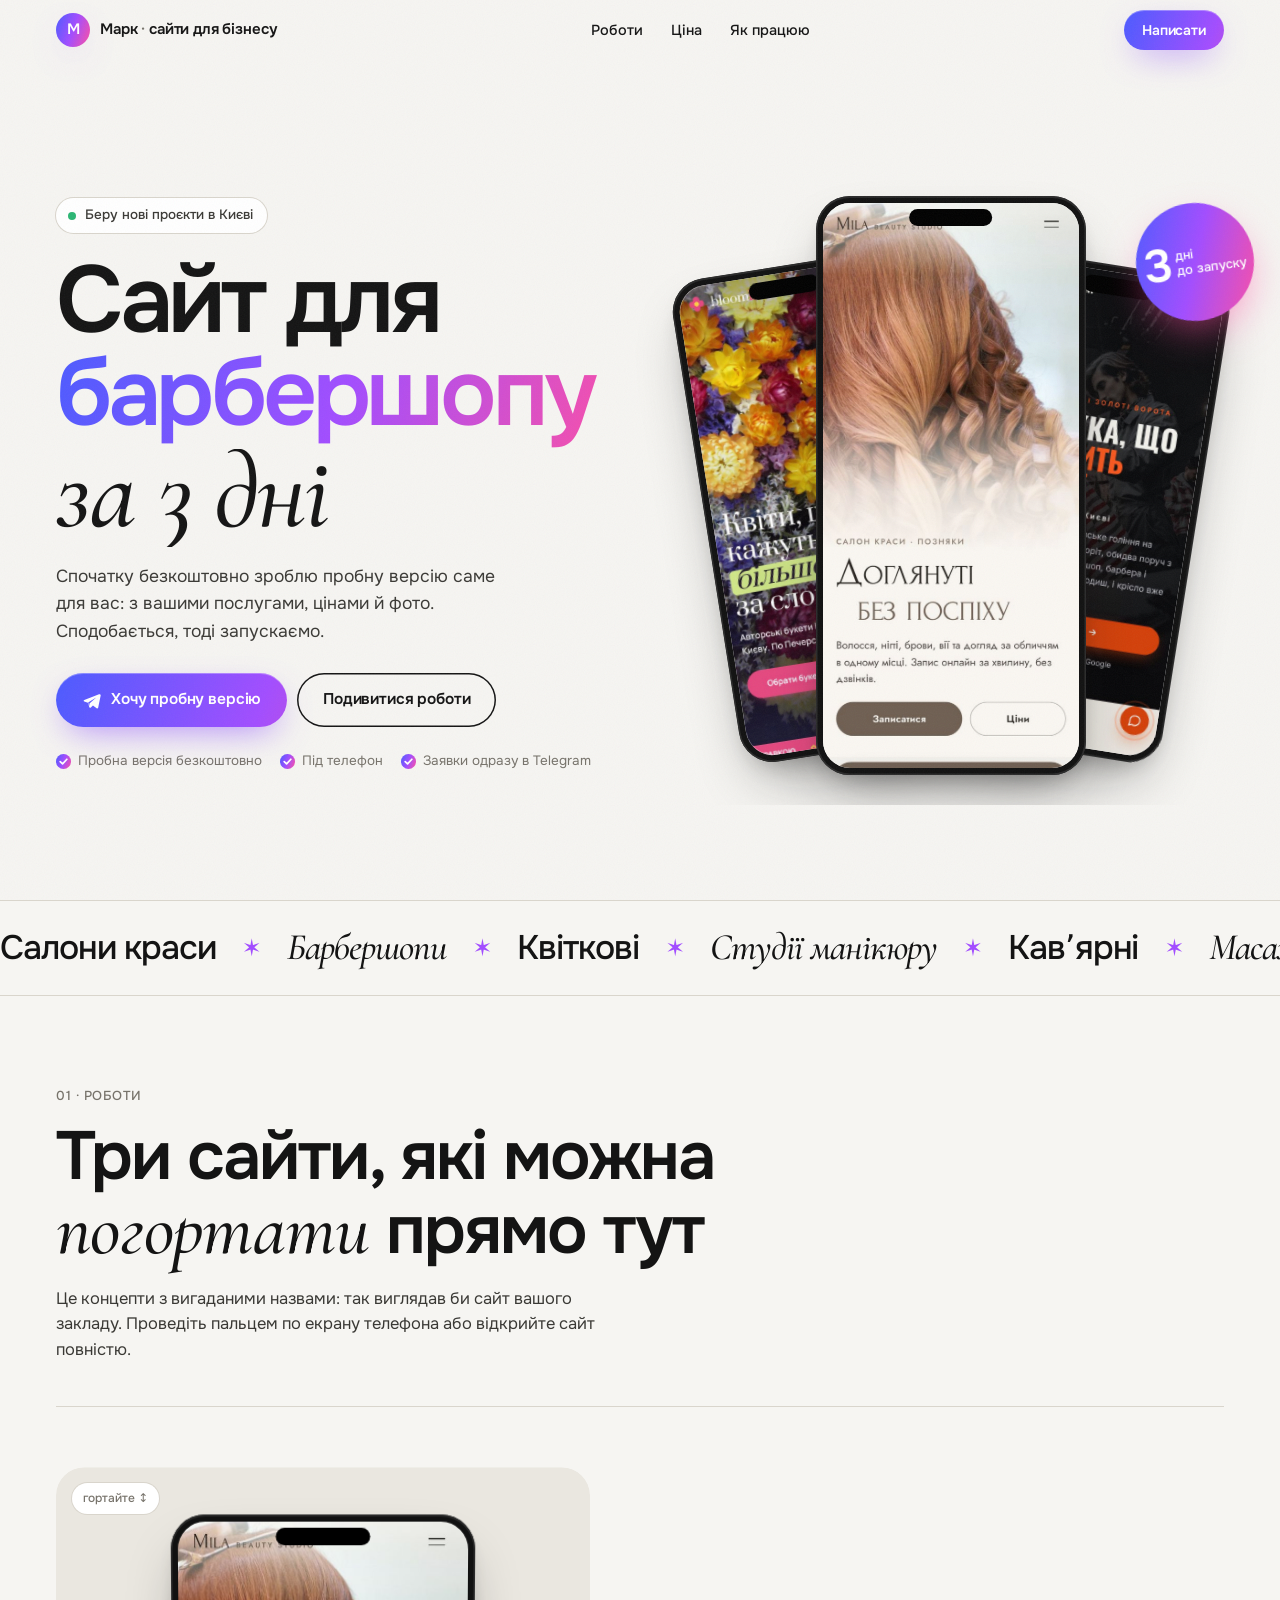
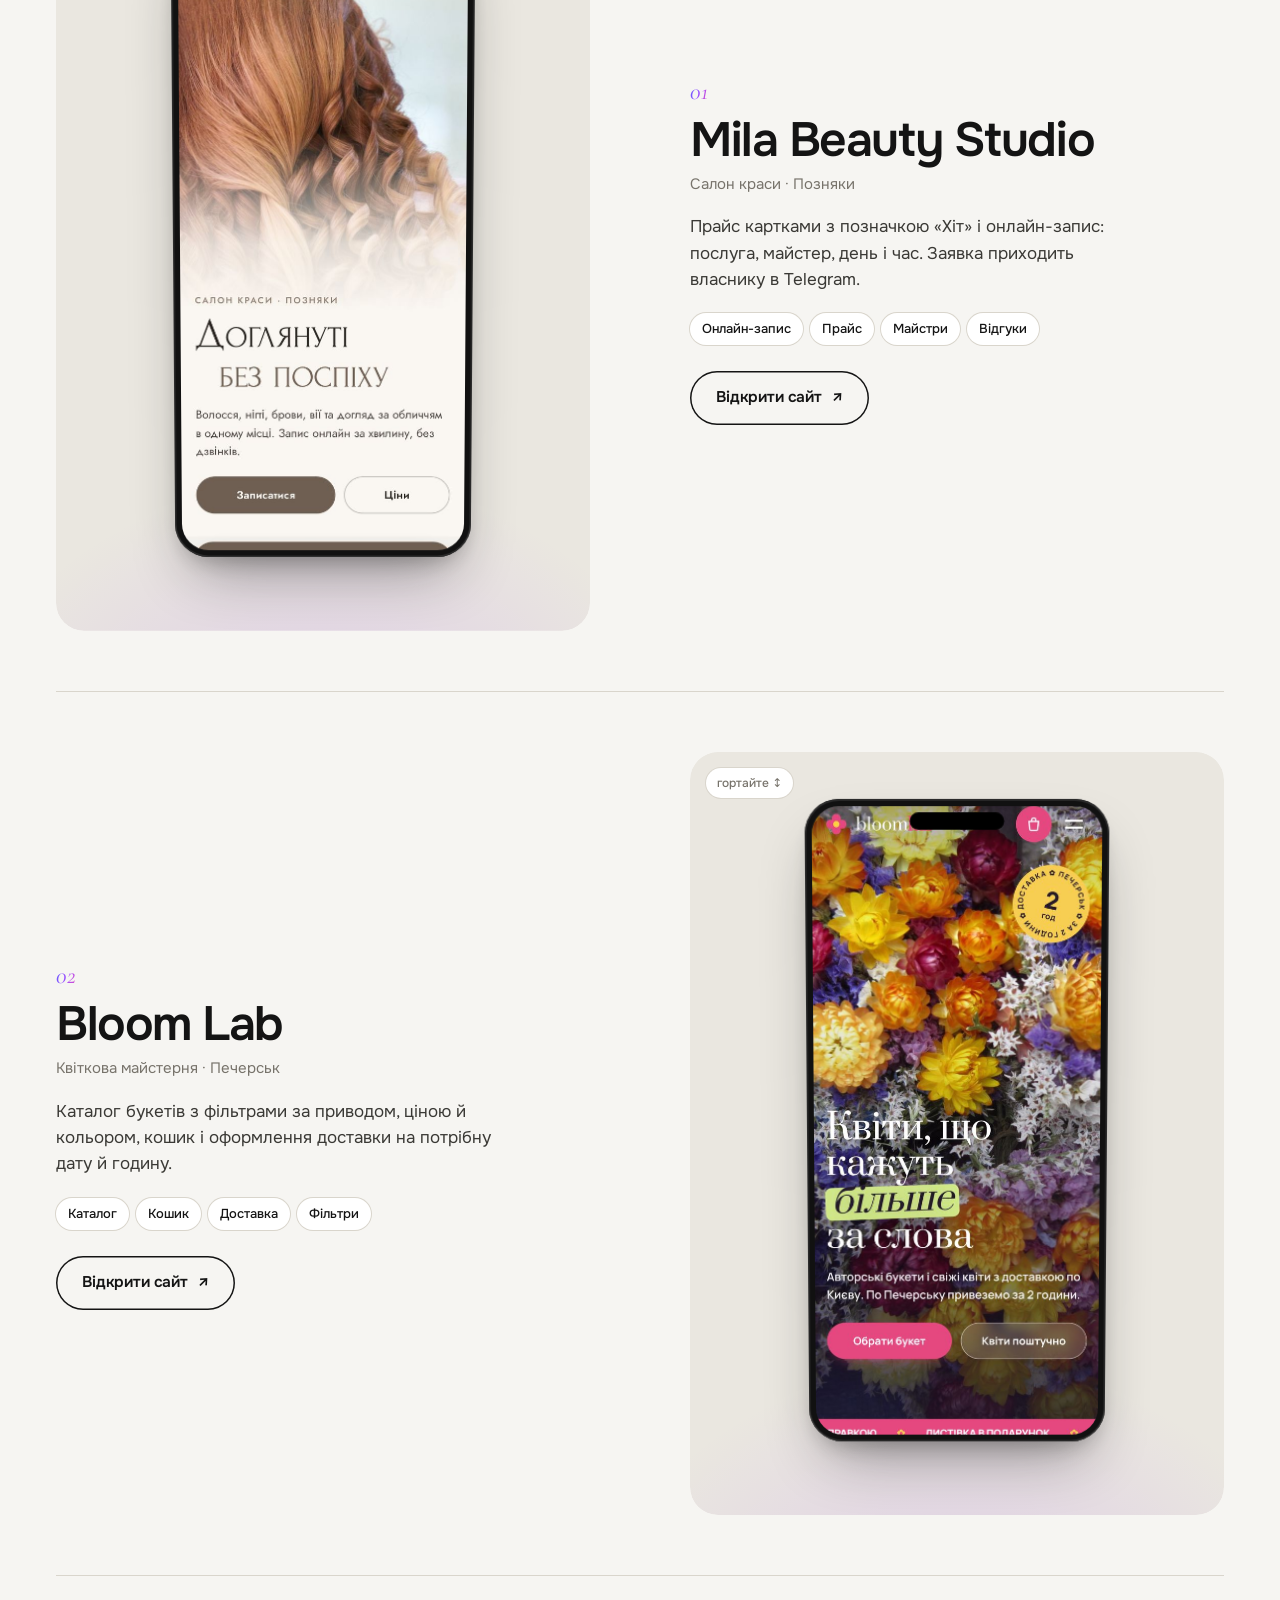
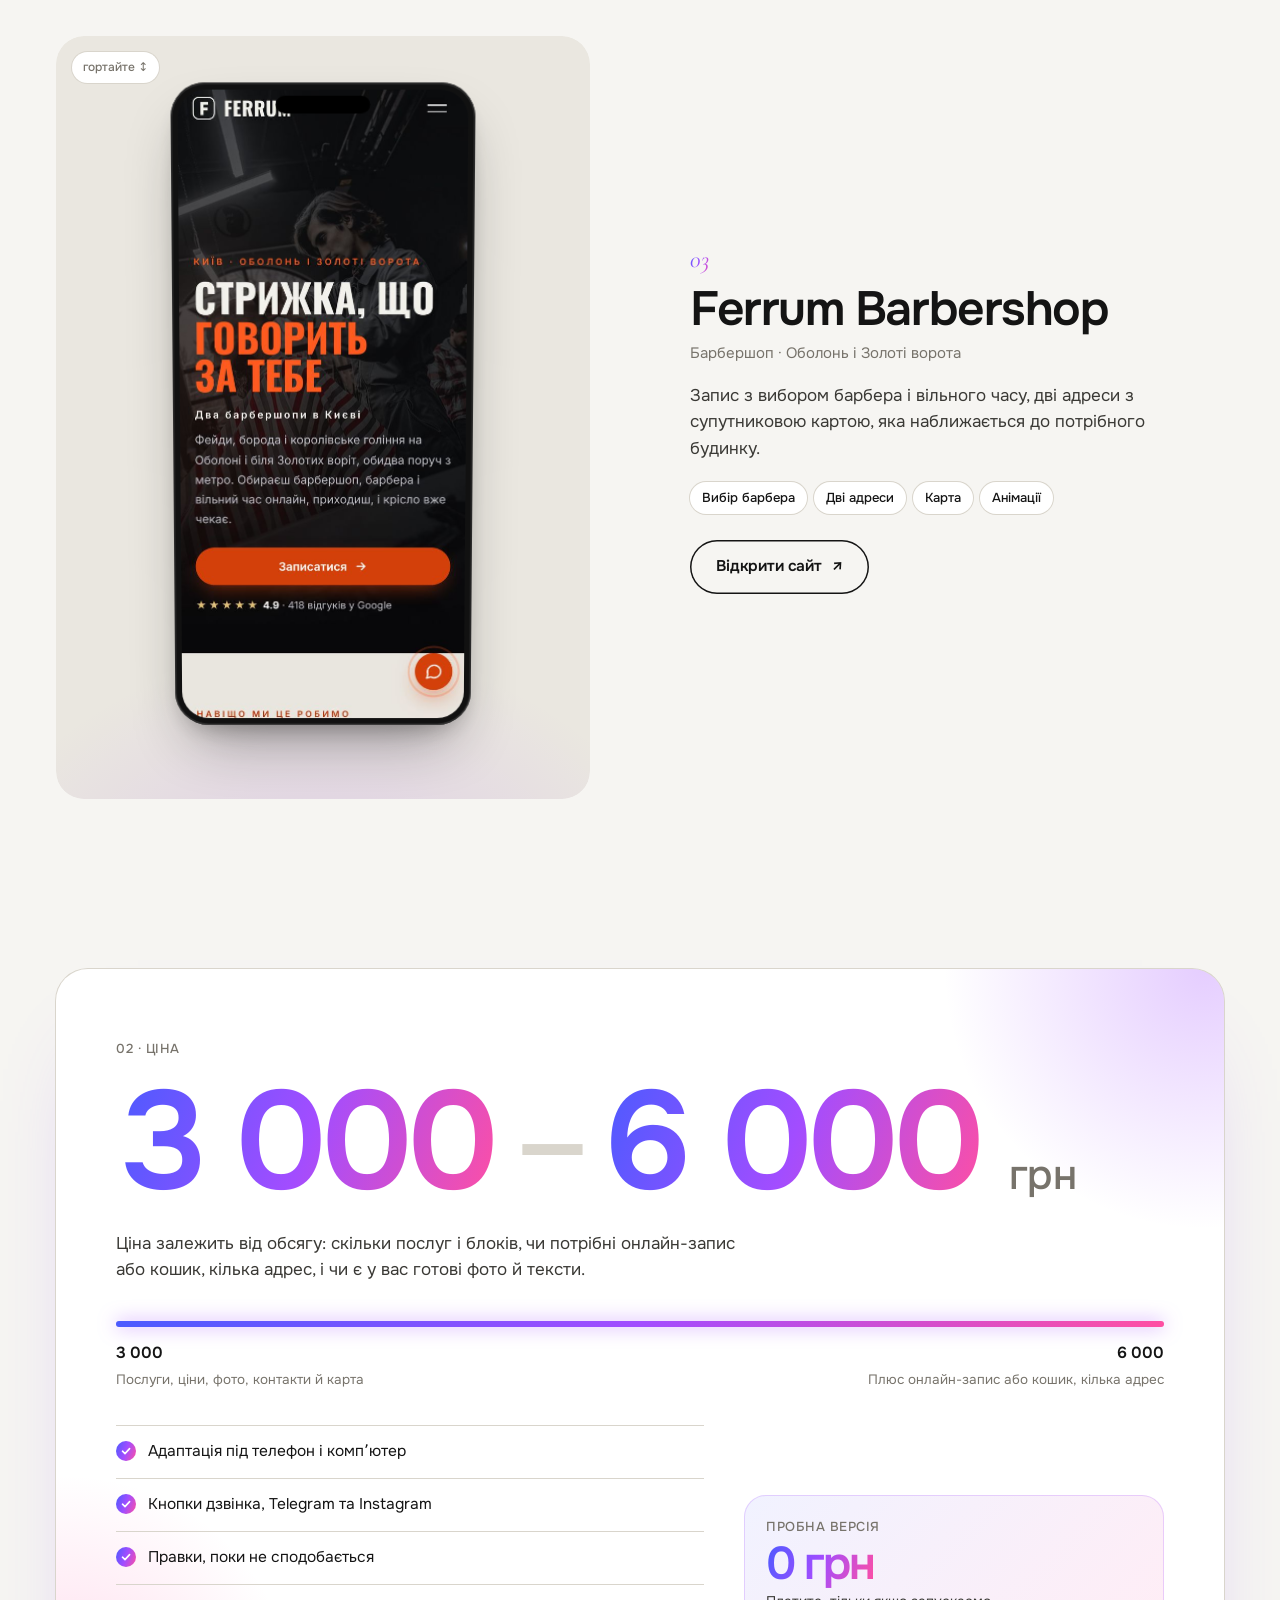
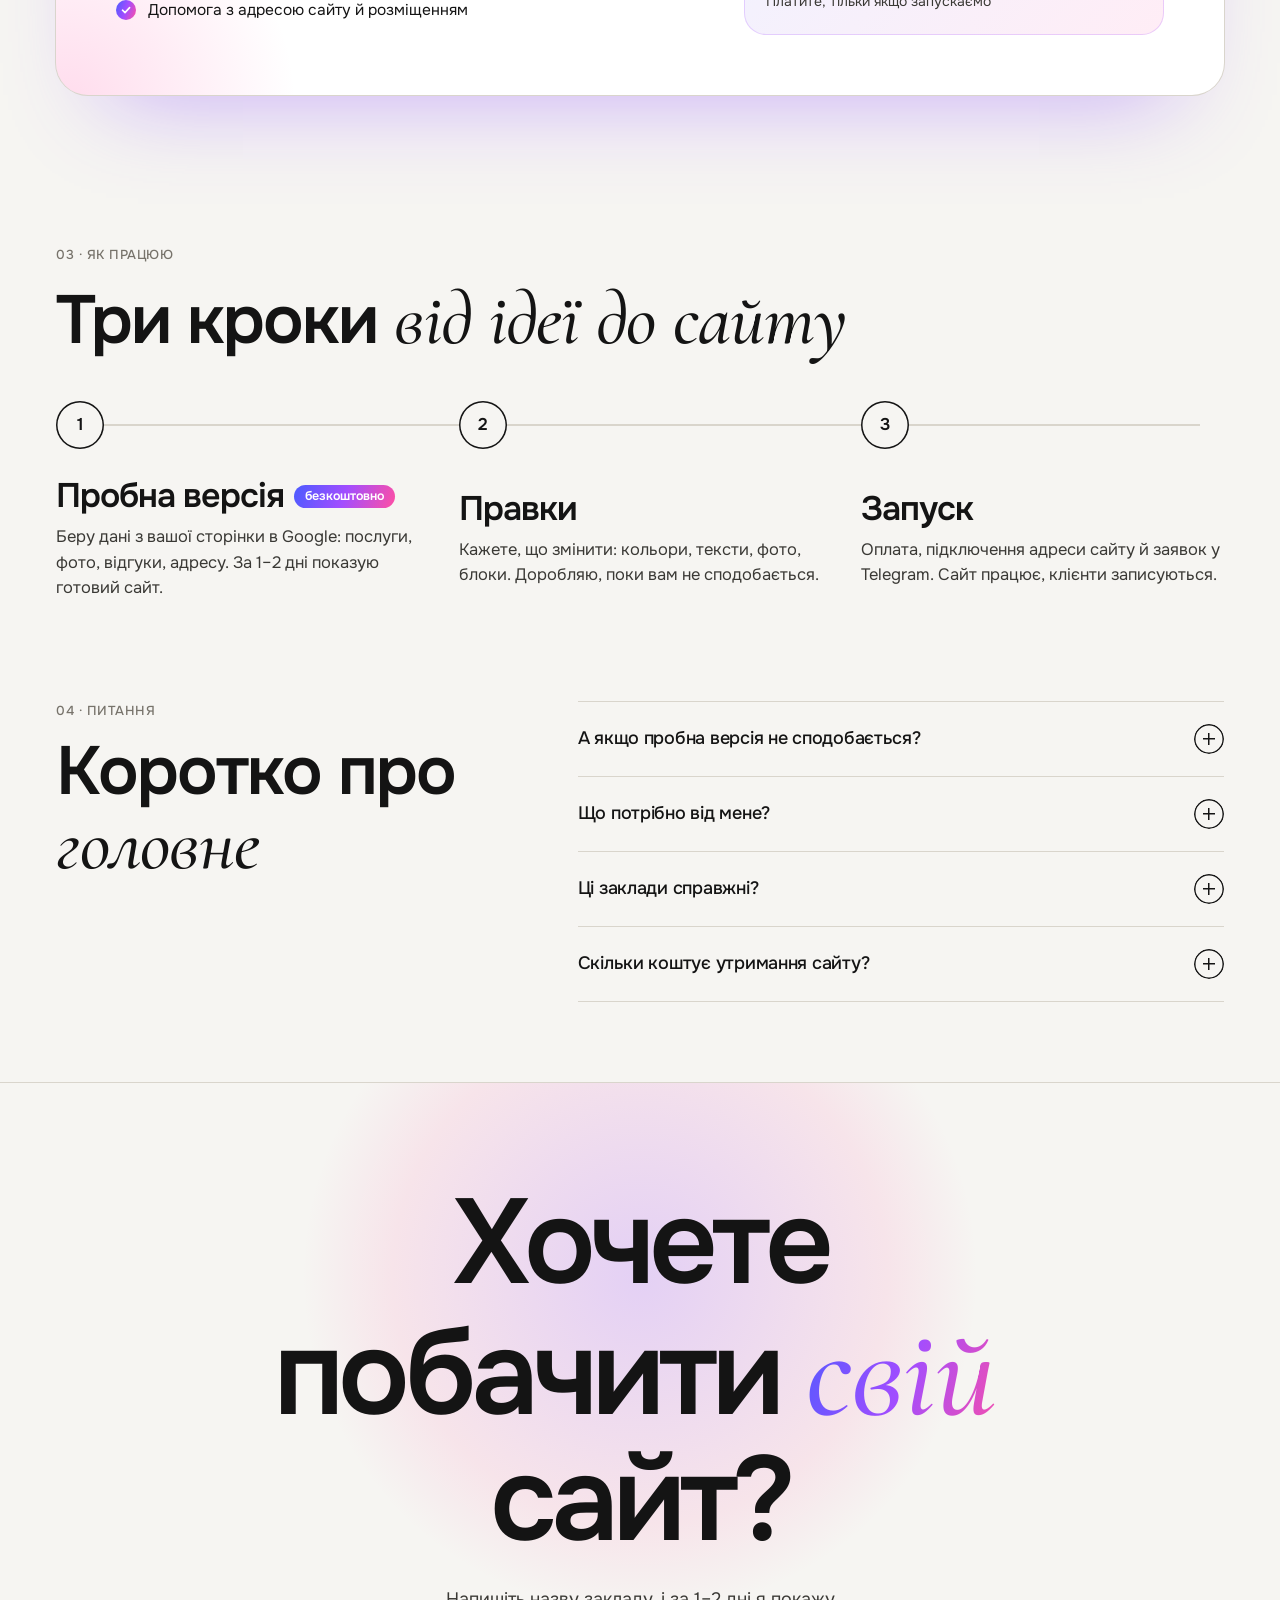
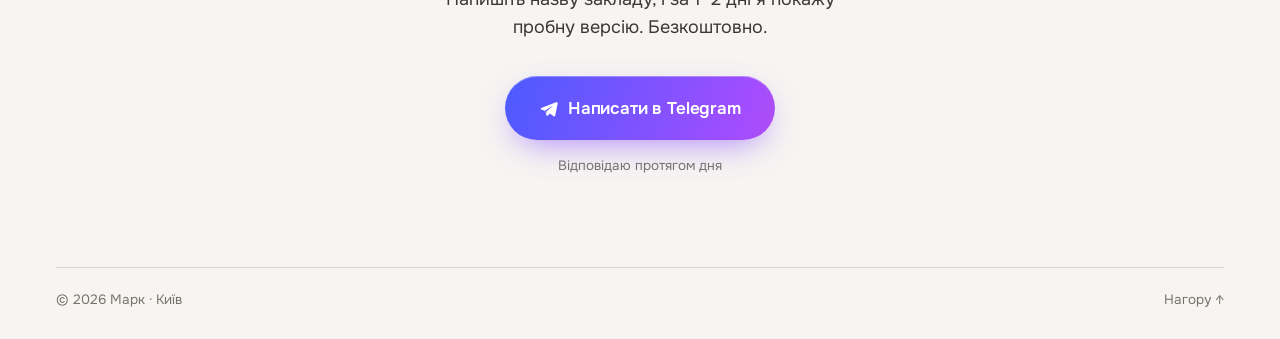
==== commit ea64adc3: "Portfolio home: light palette with neon gradient accents, no dark blocks, remove About, stable rotat" ====
--- a/index.html
+++ b/index.html
@@ -5,14 +5,14 @@
 <meta name="viewport" content="width=device-width, initial-scale=1, viewport-fit=cover">
 <title>Марк · сайти для місцевого бізнесу</title>
 <meta name="description" content="Сайт для салону, барбершопу чи квіткової за 3 дні. Спочатку безкоштовна пробна версія під ваш заклад. Від 3 000 до 6 000 грн.">
-<meta name="theme-color" content="#F3F1EC">
+<meta name="theme-color" content="#F6F5F2">
 <meta property="og:title" content="Сайт для вашого закладу за 3 дні">
 <meta property="og:description" content="Спочатку безкоштовна пробна версія. Від 3 000 до 6 000 грн.">
 <meta property="og:image" content="home/img/salon.jpg">
 <link rel="preconnect" href="https://fonts.googleapis.com">
 <link rel="preconnect" href="https://fonts.gstatic.com" crossorigin>
 <link href="https://fonts.googleapis.com/css2?family=Onest:wght@400;500;600;700&family=Cormorant+Garamond:ital,wght@1,500;1,600&display=swap" rel="stylesheet">
-<link rel="stylesheet" href="home/styles.css?v=1">
+<link rel="stylesheet" href="home/styles.css?v=2">
 </head>
 <body>
 <div class="grain" aria-hidden="true"></div>
@@ -27,7 +27,7 @@
     <a href="#price">Ціна</a>
     <a href="#steps">Як працюю</a>
   </nav>
-  <a class="btn btn-sm btn-dark tg-link magnetic" href="#contact">Написати</a>
+  <a class="btn btn-sm btn-neon tg-link magnetic" href="#contact">Написати</a>
 </header>
 
 <main id="top">
@@ -38,12 +38,12 @@
       <p class="eyebrow reveal"><span class="dot"></span>Беру нові проєкти в Києві</p>
       <h1 class="hero-title">
         <span class="line"><span>Сайт для</span></span>
-        <span class="line"><span class="rotator" aria-live="polite"><span class="rot-word">салону краси</span></span></span>
+        <span class="line"><span class="rotator"><span class="rot-word on">салону краси</span><span class="rot-word" aria-hidden="true">барбершопу</span><span class="rot-word" aria-hidden="true">флориста</span><span class="rot-word" aria-hidden="true">нейл-студії</span><span class="rot-word" aria-hidden="true">кавʼярні</span></span></span>
         <span class="line"><span><em>за 3 дні</em></span></span>
       </h1>
       <p class="hero-sub reveal">Спочатку безкоштовно зроблю пробну версію саме для вас: з вашими послугами, цінами й фото. Сподобається, тоді запускаємо.</p>
       <div class="hero-cta reveal">
-        <a class="btn btn-dark tg-link magnetic" href="#contact">
+        <a class="btn btn-neon tg-link magnetic" href="#contact">
           <svg viewBox="0 0 24 24" aria-hidden="true"><path d="M21.5 4.2 2.9 11.4c-1 .4-1 1.6 0 1.9l4.6 1.5 1.8 5.6c.3.8 1.3 1 1.9.4l2.6-2.5 4.7 3.5c.7.5 1.7.1 1.9-.7l3.2-15.4c.2-1-.8-1.9-1.8-1.5Zm-3.6 4-8.4 7.6-.3 3.3-1.4-4.5 9.6-6.1c.4-.3.8.2.5.5Z"/></svg>
           Хочу пробну версію
         </a>
@@ -91,7 +91,7 @@
         <p class="work-type">Салон краси · Позняки</p>
         <p class="work-feature">Прайс картками з позначкою «Хіт» і онлайн-запис: послуга, майстер, день і час. Заявка приходить власнику в Telegram.</p>
         <ul class="tags"><li>Онлайн-запис</li><li>Прайс</li><li>Майстри</li><li>Відгуки</li></ul>
-        <a class="btn btn-dark magnetic" href="salon/" target="_blank" rel="noopener">Відкрити сайт <span class="arr">↗</span></a>
+        <a class="btn btn-ghost magnetic" href="salon/" target="_blank" rel="noopener">Відкрити сайт <span class="arr">↗</span></a>
       </div>
     </article>
 
@@ -106,7 +106,7 @@
         <p class="work-type">Квіткова майстерня · Печерськ</p>
         <p class="work-feature">Каталог букетів з фільтрами за приводом, ціною й кольором, кошик і оформлення доставки на потрібну дату й годину.</p>
         <ul class="tags"><li>Каталог</li><li>Кошик</li><li>Доставка</li><li>Фільтри</li></ul>
-        <a class="btn btn-dark magnetic" href="flowers/" target="_blank" rel="noopener">Відкрити сайт <span class="arr">↗</span></a>
+        <a class="btn btn-ghost magnetic" href="flowers/" target="_blank" rel="noopener">Відкрити сайт <span class="arr">↗</span></a>
       </div>
     </article>
 
@@ -121,7 +121,7 @@
         <p class="work-type">Барбершоп · Оболонь і Золоті ворота</p>
         <p class="work-feature">Запис з вибором барбера і вільного часу, дві адреси з супутниковою картою, яка наближається до потрібного будинку.</p>
         <ul class="tags"><li>Вибір барбера</li><li>Дві адреси</li><li>Карта</li><li>Анімації</li></ul>
-        <a class="btn btn-dark magnetic" href="barber-v2/" target="_blank" rel="noopener">Відкрити сайт <span class="arr">↗</span></a>
+        <a class="btn btn-ghost magnetic" href="barber-v2/" target="_blank" rel="noopener">Відкрити сайт <span class="arr">↗</span></a>
       </div>
     </article>
   </section>
@@ -187,21 +187,10 @@
     </div>
   </section>
 
-  <!-- ABOUT -->
-  <section class="about">
-    <div class="about-card reveal">
-      <div class="avatar" aria-hidden="true"><span>М</span></div>
-      <div>
-        <p class="kicker">04 · Про мене</p>
-        <p class="about-text">Привіт, я Марк із Києва. Роблю сайти для місцевого бізнесу і пишу код сам, без конструкторів, тому сайти швидкі й не схожі на шаблон. Нові проєкти, тому й ціна стартова.</p>
-      </div>
-    </div>
-  </section>
-
   <!-- FAQ -->
   <section class="faq">
     <div class="sec-head">
-      <p class="kicker reveal">05 · Питання</p>
+      <p class="kicker reveal">04 · Питання</p>
       <h2 class="reveal">Коротко про <em>головне</em></h2>
     </div>
     <div class="faq-list">
@@ -217,7 +206,7 @@
     <div class="contact-inner">
       <h2 class="contact-title reveal">Хочете побачити <em>свій</em> сайт?</h2>
       <p class="contact-sub reveal">Напишіть назву закладу, і за 1–2 дні я покажу пробну версію. Безкоштовно.</p>
-      <a class="btn btn-light btn-xl tg-link magnetic reveal" href="#contact">
+      <a class="btn btn-neon btn-xl tg-link magnetic reveal" href="#contact">
         <svg viewBox="0 0 24 24" aria-hidden="true"><path d="M21.5 4.2 2.9 11.4c-1 .4-1 1.6 0 1.9l4.6 1.5 1.8 5.6c.3.8 1.3 1 1.9.4l2.6-2.5 4.7 3.5c.7.5 1.7.1 1.9-.7l3.2-15.4c.2-1-.8-1.9-1.8-1.5Zm-3.6 4-8.4 7.6-.3 3.3-1.4-4.5 9.6-6.1c.4-.3.8.2.5.5Z"/></svg>
         Написати в Telegram
       </a>
@@ -235,6 +224,6 @@
   <span>Написати</span>
 </a>
 
-<script src="home/app.js?v=1"></script>
+<script src="home/app.js?v=2"></script>
 </body>
 </html>
--- a/home/styles.css
+++ b/home/styles.css
@@ -1,12 +1,15 @@
 :root{
-  --bg:#F3F1EC;
+  --bg:#F6F5F2;
   --bg2:#EAE7E0;
   --ink:#141414;
   --ink2:#3A3935;
   --muted:#77736B;
   --line:#D9D5CC;
-  --accent:#4B4EFC;
-  --accent-soft:#DCDDFF;
+  --accent:#7B4DFF;
+  --g1:#4B5BFF;--g2:#A24DFF;--g3:#FF4FA3;
+  --grad:linear-gradient(110deg,var(--g1) 0%,var(--g2) 50%,var(--g3) 100%);
+  --glow:0 12px 34px -12px rgba(140,77,255,.75);
+  --accent-soft:#EEE8FF;
   --dark:#141414;
   --radius:22px;
   --gutter:20px;
@@ -30,10 +33,11 @@
 /* ---------- buttons ---------- */
 .btn{display:inline-flex;align-items:center;justify-content:center;gap:10px;height:54px;padding:0 26px;border-radius:999px;font:600 15.5px/1 var(--sans);letter-spacing:-.01em;white-space:nowrap;transition:transform .35s var(--ease),background .3s,color .3s,box-shadow .3s;will-change:transform}
 .btn svg{width:19px;height:19px;fill:currentColor;flex:none}
-.btn-dark{background:var(--ink);color:#fff}
-.btn-dark:hover{background:var(--accent)}
+.btn-neon{background:var(--grad);background-size:180% 100%;background-position:0 0;color:#fff;box-shadow:var(--glow),inset 0 1px 0 rgba(255,255,255,.3)}
+.btn-neon:hover{background-position:100% 0;box-shadow:0 16px 44px -10px rgba(255,79,163,.7),inset 0 1px 0 rgba(255,255,255,.3)}
+.btn-neon{transition:transform .35s var(--ease),background-position .6s var(--ease),box-shadow .4s}
 .btn-ghost{color:var(--ink);box-shadow:inset 0 0 0 1.5px var(--ink)}
-.btn-ghost:hover{background:var(--ink);color:#fff}
+.btn-ghost:hover{background:#fff;box-shadow:inset 0 0 0 1.5px var(--accent),var(--glow);color:var(--accent)}
 .btn-light{background:#fff;color:var(--ink)}
 .btn-light:hover{background:var(--accent);color:#fff}
 .btn-sm{height:40px;padding:0 18px;font-size:14px}
@@ -45,15 +49,16 @@
 /* ---------- nav ---------- */
 .nav{position:fixed;top:0;left:0;right:0;z-index:50;display:flex;align-items:center;justify-content:space-between;gap:16px;
   padding:calc(10px + env(safe-area-inset-top)) var(--gutter) 10px;transition:background .4s,box-shadow .4s,transform .45s var(--ease)}
-.nav.scrolled{background:rgba(243,241,236,.82);backdrop-filter:blur(14px) saturate(1.4);-webkit-backdrop-filter:blur(14px) saturate(1.4);box-shadow:0 1px 0 var(--line)}
+.nav.scrolled{background:rgba(246,245,242,.82);backdrop-filter:blur(14px) saturate(1.4);-webkit-backdrop-filter:blur(14px) saturate(1.4);box-shadow:0 1px 0 var(--line)}
 .nav.hide{transform:translateY(-110%)}
 .brand{display:flex;align-items:center;gap:10px;font-weight:600;font-size:15px;letter-spacing:-.01em}
-.brand-mark{display:grid;place-items:center;width:34px;height:34px;border-radius:50%;background:var(--ink);color:#fff;font-size:15px;transition:transform .6s var(--ease)}
+.brand-mark{display:grid;place-items:center;width:34px;height:34px;border-radius:50%;background:var(--grad);color:#fff;font-size:15px;box-shadow:var(--glow);transition:transform .6s var(--ease)}
 .brand:hover .brand-mark{transform:rotate(-360deg)}
 .brand-text i{font-style:normal;color:var(--muted)}
 .nav-links{display:none}
 
 /* ---------- hero ---------- */
+.hero-text{min-width:0}
 .hero{position:relative;padding:calc(96px + env(safe-area-inset-top)) var(--gutter) 40px;display:grid;gap:44px;min-height:100svh;align-content:center}
 .eyebrow{display:inline-flex;align-items:center;gap:9px;font-size:13.5px;font-weight:500;color:var(--ink2);padding:7px 14px 7px 12px;border-radius:999px;background:#fff;box-shadow:0 0 0 1px var(--line)}
 .dot{width:8px;height:8px;border-radius:50%;background:#2BB673;box-shadow:0 0 0 0 rgba(43,182,115,.5);animation:pulse 2s infinite}
@@ -65,16 +70,17 @@
 .loaded .hero-title .line:nth-child(2)>span{transition-delay:.1s}
 .loaded .hero-title .line:nth-child(3)>span{transition-delay:.2s}
 .hero-title em{font-size:1.12em;line-height:.8;letter-spacing:-.02em}
-.rotator{position:relative;display:inline-block;color:var(--accent);vertical-align:bottom;white-space:nowrap}
-.rot-word{display:inline-block;transition:transform .55s var(--ease),opacity .45s,filter .45s}
-.rot-word.out{transform:translateY(-70%);opacity:0;filter:blur(6px)}
-.rot-word.in{transform:translateY(70%);opacity:0;filter:blur(6px);transition:none}
+.hero-title .line>.rotator{display:inline-grid;vertical-align:bottom;white-space:nowrap}
+.rot-word{grid-area:1/1;padding-bottom:.08em;background:var(--grad);-webkit-background-clip:text;background-clip:text;color:transparent;
+  opacity:0;transform:translateY(55%);filter:blur(8px);transition:transform .7s var(--ease),opacity .5s,filter .5s}
+.rot-word.on{opacity:1;transform:none;filter:none}
+.rot-word.out{opacity:0;transform:translateY(-55%);filter:blur(8px)}
 .hero-sub{max-width:470px;font-size:17.5px;color:var(--ink2);line-height:1.55}
 .hero-cta{display:flex;flex-wrap:wrap;gap:10px;margin-top:28px}
 .hero-cta .btn{flex:1 1 auto}
 .hero-facts{display:flex;flex-wrap:wrap;gap:8px 18px;list-style:none;padding:0;margin:24px 0 0;font-size:13.5px;color:var(--muted)}
 .hero-facts li{display:flex;align-items:center;gap:7px}
-.hero-facts li::before{content:"";width:15px;height:15px;border-radius:50%;background:var(--ink) url("data:image/svg+xml,%3Csvg xmlns='http://www.w3.org/2000/svg' viewBox='0 0 16 16'%3E%3Cpath d='M4.5 8.2 7 10.6l4.6-5' fill='none' stroke='white' stroke-width='1.8' stroke-linecap='round' stroke-linejoin='round'/%3E%3C/svg%3E") center/100% no-repeat}
+.hero-facts li::before{content:"";width:15px;height:15px;border-radius:50%;background:url("data:image/svg+xml,%3Csvg xmlns='http://www.w3.org/2000/svg' viewBox='0 0 16 16'%3E%3Cpath d='M4.5 8.2 7 10.6l4.6-5' fill='none' stroke='white' stroke-width='1.8' stroke-linecap='round' stroke-linejoin='round'/%3E%3C/svg%3E") center/100% no-repeat,var(--grad)}
 
 /* phones */
 .phone{position:relative;width:200px;aspect-ratio:9/19.3;border-radius:34px;padding:7px;background:#111;
@@ -94,15 +100,15 @@
 .loaded .ph-center{transform:translate(var(--mx,0),var(--my,0));opacity:1;transition-delay:.25s}
 .loaded .ph-left{transform:translate(calc(-58% + var(--mx,0px)*-.6),calc(22px + var(--my,0px)*-.6)) rotate(-9deg);opacity:1;transition-delay:.4s}
 .loaded .ph-right{transform:translate(calc(58% + var(--mx,0px)*-.6),calc(22px + var(--my,0px)*-.6)) rotate(9deg);opacity:1;transition-delay:.5s}
-.hero-badge{position:absolute;z-index:4;right:4%;top:6%;width:96px;height:96px;border-radius:50%;background:var(--accent);color:#fff;display:flex;align-items:center;justify-content:center;gap:5px;
-  font-size:11.5px;line-height:1.15;font-weight:500;box-shadow:0 14px 30px -10px rgba(75,78,252,.6);transform:scale(0) rotate(-30deg);transition:transform .9s cubic-bezier(.3,1.6,.5,1) 1s}
+.hero-badge{position:absolute;z-index:4;right:4%;top:6%;width:96px;height:96px;border-radius:50%;background:var(--grad);color:#fff;display:flex;align-items:center;justify-content:center;gap:5px;
+  font-size:11.5px;line-height:1.15;font-weight:500;box-shadow:0 16px 40px -10px rgba(255,79,163,.6);transform:scale(0) rotate(-30deg);transition:transform .9s cubic-bezier(.3,1.6,.5,1) 1s}
 .hero-badge b{font-size:38px;font-weight:600;letter-spacing:-.04em}
 .loaded .hero-badge{transform:scale(1) rotate(-8deg)}
 
 /* ---------- marquee ---------- */
 .marquee{overflow:hidden;border-block:1px solid var(--line);padding:18px 0;background:var(--bg)}
 .marquee-track{display:flex;width:max-content;align-items:center;gap:26px;animation:marq 38s linear infinite;font-size:clamp(22px,4.4vw,34px);font-weight:500;letter-spacing:-.03em}
-.marquee-track i{font-style:normal;color:var(--accent);font-size:.7em}
+.marquee-track i{font-style:normal;color:var(--g2);font-size:.7em}
 .marquee-track span:nth-of-type(even){font-family:var(--serif);font-style:italic;font-size:1.1em}
 @keyframes marq{to{transform:translateX(-50%)}}
 
@@ -110,7 +116,7 @@
 section{position:relative}
 .sec-head{max-width:760px;margin-bottom:44px}
 .kicker{font-size:13px;font-weight:500;letter-spacing:.04em;text-transform:uppercase;color:var(--muted);margin-bottom:16px}
-.kicker.light{color:rgba(255,255,255,.55)}
+.kicker.light{color:var(--muted)}
 h2{font-size:clamp(34px,8.4vw,68px)}
 h2 em{font-size:1.1em}
 .sec-note{margin-top:18px;max-width:560px;color:var(--ink2);font-size:16.5px}
@@ -119,11 +125,11 @@
 .works{padding:90px var(--gutter) 40px}
 .work{display:grid;gap:30px;padding:44px 0;border-top:1px solid var(--line)}
 .work-phone{position:relative;display:flex;justify-content:center;padding:26px 0;border-radius:28px;background:var(--bg2);overflow:hidden}
-.work-phone::after{content:"";position:absolute;inset:auto -20% -60% -20%;height:80%;background:radial-gradient(closest-side,rgba(75,78,252,.16),transparent);pointer-events:none}
+.work-phone::after{content:"";position:absolute;inset:auto -20% -60% -20%;height:80%;background:radial-gradient(closest-side,rgba(162,77,255,.2),transparent);pointer-events:none}
 .phone.big{width:min(66vw,270px);z-index:1;transition:transform .2s linear}
 .swipe-hint{position:absolute;z-index:2;left:16px;top:16px;font-size:12px;font-weight:500;color:var(--muted);background:#fff;padding:6px 11px;border-radius:999px;box-shadow:0 0 0 1px var(--line);transition:opacity .4s}
 .work.touched .swipe-hint{opacity:0}
-.work-num{display:block;font-family:var(--serif);font-style:italic;font-size:22px;color:var(--accent);margin-bottom:6px}
+.work-num{display:inline-block;font-family:var(--serif);font-style:italic;font-size:24px;padding-right:4px;background:var(--grad);-webkit-background-clip:text;background-clip:text;color:transparent;margin-bottom:6px}
 .work h3{font-size:clamp(30px,7vw,48px)}
 .work-type{margin-top:8px;font-size:15px;color:var(--muted)}
 .work-feature{margin-top:18px;font-size:17px;color:var(--ink2);max-width:460px}
@@ -132,27 +138,29 @@
 
 /* ---------- price ---------- */
 .price{padding:50px 10px}
-.price-card{background:var(--dark);color:#fff;border-radius:32px;padding:44px 22px 26px;overflow:hidden;position:relative}
-.price-card::before{content:"";position:absolute;width:520px;height:520px;right:-240px;top:-260px;border-radius:50%;background:radial-gradient(closest-side,rgba(75,78,252,.55),transparent);pointer-events:none}
+.price-card{background:#fff;color:var(--ink);box-shadow:0 0 0 1px var(--line),0 50px 90px -50px rgba(140,77,255,.45);isolation:isolate;border-radius:32px;padding:44px 22px 26px;overflow:hidden;position:relative}
+.price-card::before{content:"";position:absolute;width:520px;height:520px;right:-240px;top:-260px;border-radius:50%;background:radial-gradient(closest-side,rgba(162,77,255,.28),transparent);pointer-events:none;z-index:-1}
+.price-card::after{content:"";position:absolute;width:460px;height:460px;left:-220px;bottom:-240px;border-radius:50%;background:radial-gradient(closest-side,rgba(255,79,163,.2),transparent);pointer-events:none;z-index:-1}
+.price-num .count{background:var(--grad);-webkit-background-clip:text;background-clip:text;color:transparent;padding-right:.02em}
 .price-num{display:flex;flex-wrap:wrap;align-items:baseline;gap:0 .12em;font-size:clamp(40px,11.6vw,140px);letter-spacing:-.055em;line-height:.95;font-variant-numeric:tabular-nums}
-.price-num .dash{color:rgba(255,255,255,.35);font-weight:400}
-.price-num small{font-size:.3em;letter-spacing:-.01em;font-weight:500;color:rgba(255,255,255,.6);margin-left:.25em}
-.price-why{margin-top:22px;max-width:620px;color:rgba(255,255,255,.75);font-size:17px}
+.price-num .dash{color:var(--line);font-weight:400}
+.price-num small{font-size:.3em;letter-spacing:-.01em;font-weight:500;color:var(--muted);margin-left:.25em}
+.price-why{margin-top:22px;max-width:620px;color:var(--ink2);font-size:17px}
 .scale{margin:38px 0 34px}
-.scale-bar{height:6px;border-radius:6px;background:rgba(255,255,255,.12);overflow:hidden}
-.scale-fill{display:block;height:100%;width:100%;border-radius:6px;background:linear-gradient(90deg,#fff,var(--accent));transform:scaleX(0);transform-origin:left;transition:transform 1.8s var(--ease) .2s}
+.scale-bar{height:6px;border-radius:6px;background:var(--bg2)}
+.scale-fill{display:block;height:100%;width:100%;border-radius:6px;background:var(--grad);box-shadow:0 0 18px rgba(162,77,255,.6);transform:scaleX(0);transform-origin:left;transition:transform 1.8s var(--ease) .2s}
 .scale.in .scale-fill{transform:scaleX(1)}
 .scale-ends{display:flex;justify-content:space-between;gap:20px;margin-top:14px}
-.scale-ends div{display:flex;flex-direction:column;gap:4px;max-width:46%;font-size:13.5px;color:rgba(255,255,255,.6)}
+.scale-ends div{display:flex;flex-direction:column;gap:4px;max-width:46%;font-size:13.5px;color:var(--muted)}
 .scale-ends div:last-child{text-align:right}
-.scale-ends b{color:#fff;font-size:16px;font-weight:600}
+.scale-ends b{color:var(--ink);font-size:16px;font-weight:600}
 .price-bottom{display:grid;gap:22px}
 .included{list-style:none;padding:0;margin:0;display:grid;gap:2px}
-.included li{display:flex;gap:12px;align-items:center;padding:13px 0;border-top:1px solid rgba(255,255,255,.1);font-size:15.5px}
-.included li::before{content:"";flex:none;width:20px;height:20px;border-radius:50%;background:rgba(255,255,255,.1) url("data:image/svg+xml,%3Csvg xmlns='http://www.w3.org/2000/svg' viewBox='0 0 16 16'%3E%3Cpath d='M4.5 8.2 7 10.6l4.6-5' fill='none' stroke='white' stroke-width='1.6' stroke-linecap='round' stroke-linejoin='round'/%3E%3C/svg%3E") center/80% no-repeat}
-.trial{display:grid;gap:2px;padding:22px;border-radius:22px;background:#fff;color:var(--ink)}
+.included li{display:flex;gap:12px;align-items:center;padding:13px 0;border-top:1px solid var(--line);font-size:15.5px}
+.included li::before{content:"";flex:none;width:20px;height:20px;border-radius:50%;background:url("data:image/svg+xml,%3Csvg xmlns='http://www.w3.org/2000/svg' viewBox='0 0 16 16'%3E%3Cpath d='M4.5 8.2 7 10.6l4.6-5' fill='none' stroke='white' stroke-width='1.6' stroke-linecap='round' stroke-linejoin='round'/%3E%3C/svg%3E") center/80% no-repeat,var(--grad)}
+.trial{display:grid;gap:2px;padding:22px;border-radius:22px;background:linear-gradient(135deg,rgba(75,91,255,.08),rgba(255,79,163,.1));box-shadow:inset 0 0 0 1px rgba(162,77,255,.22);color:var(--ink)}
 .trial-label{font-size:13px;font-weight:500;text-transform:uppercase;letter-spacing:.04em;color:var(--muted)}
-.trial-num{font-size:46px;font-weight:600;letter-spacing:-.05em;line-height:1.1}
+.trial-num{justify-self:start;background:var(--grad);-webkit-background-clip:text;background-clip:text;color:transparent;font-size:46px;font-weight:600;letter-spacing:-.05em;line-height:1.1}
 .trial-note{font-size:14px;color:var(--ink2)}
 
 /* ---------- steps ---------- */
@@ -160,22 +168,14 @@
 .steps-wrap{position:relative;max-width:760px}
 .step-list{list-style:none;padding:0;margin:0;display:grid;gap:34px}
 .step-line{position:absolute;left:23px;top:24px;bottom:24px;width:2px;background:var(--line)}
-.step-line span{display:block;width:100%;height:100%;background:var(--ink);transform-origin:top;transform:scaleY(var(--p,0))}
+.step-line span{display:block;width:100%;height:100%;background:var(--grad);box-shadow:0 0 12px rgba(162,77,255,.5);transform-origin:top;transform:scaleY(var(--p,0))}
 .step{position:relative;display:grid;grid-template-columns:48px 1fr;gap:18px;align-items:start}
 .step-n{display:grid;place-items:center;width:48px;height:48px;border-radius:50%;background:var(--bg);box-shadow:0 0 0 1.5px var(--ink) inset;font-weight:600;font-size:17px;position:relative;z-index:1;transition:background .4s,color .4s}
-.step.on .step-n{background:var(--ink);color:#fff}
+.step.on .step-n{background:var(--grad);color:#fff;box-shadow:var(--glow)}
 .step h3{font-size:clamp(24px,5.6vw,34px);display:flex;flex-wrap:wrap;align-items:center;gap:10px;padding-top:8px}
-.pill{font-size:12.5px;font-weight:600;letter-spacing:0;padding:5px 11px;border-radius:999px;background:var(--accent-soft);color:var(--accent)}
+.pill{font-size:12.5px;font-weight:600;letter-spacing:0;padding:5px 11px;border-radius:999px;background:var(--grad);color:#fff}
 .step p{margin-top:10px;color:var(--ink2);font-size:16.5px;max-width:520px}
 
-/* ---------- about ---------- */
-.about{padding:50px var(--gutter)}
-.about-card{display:grid;gap:22px;padding:28px 24px;border-radius:28px;background:#fff;box-shadow:0 0 0 1px var(--line);max-width:900px}
-.avatar{width:84px;height:84px;border-radius:50%;background:conic-gradient(from 200deg,var(--accent),#9AA0FF,var(--ink),var(--accent));display:grid;place-items:center;animation:spin 14s linear infinite}
-.avatar span{display:grid;place-items:center;width:74px;height:74px;border-radius:50%;background:var(--bg);font-family:var(--serif);font-style:italic;font-size:40px;font-weight:600;animation:spin 14s linear infinite reverse}
-.avatar img{width:74px;height:74px;border-radius:50%;object-fit:cover;animation:spin 14s linear infinite reverse}
-@keyframes spin{to{transform:rotate(360deg)}}
-.about-text{font-size:clamp(19px,4.6vw,26px);line-height:1.4;letter-spacing:-.02em;font-weight:500}
 
 /* ---------- faq ---------- */
 .faq{padding:60px var(--gutter) 80px}
@@ -189,19 +189,19 @@
 .faq details p{padding:0 44px 22px 0;color:var(--ink2);font-size:16px}
 
 /* ---------- contact ---------- */
-.contact{background:var(--dark);color:#fff;padding:100px var(--gutter) calc(28px + env(safe-area-inset-bottom));overflow:hidden}
-.contact::before{content:"";position:absolute;left:50%;top:-30%;width:900px;height:900px;transform:translateX(-50%);border-radius:50%;background:radial-gradient(closest-side,rgba(75,78,252,.35),transparent 70%);pointer-events:none}
+.contact{background:var(--bg);color:var(--ink);border-top:1px solid var(--line);padding:100px var(--gutter) calc(28px + env(safe-area-inset-bottom));overflow:hidden}
+.contact::before{content:"";position:absolute;left:50%;top:-30%;width:900px;height:900px;transform:translateX(-50%);border-radius:50%;background:radial-gradient(closest-side,rgba(162,77,255,.22),rgba(255,79,163,.1) 55%,transparent 75%);pointer-events:none}
 .contact-inner{position:relative;text-align:center;max-width:900px;margin:0 auto;display:flex;flex-direction:column;align-items:center}
 .contact-title{font-size:clamp(44px,12vw,120px);letter-spacing:-.05em}
-.contact-title em{color:#9AA0FF}
-.contact-sub{margin:24px 0 34px;font-size:18px;color:rgba(255,255,255,.72);max-width:440px}
-.contact-small{margin-top:16px;font-size:13.5px;color:rgba(255,255,255,.45)}
-.foot{position:relative;display:flex;justify-content:space-between;margin-top:90px;padding-top:22px;border-top:1px solid rgba(255,255,255,.12);font-size:13.5px;color:rgba(255,255,255,.5)}
-.foot a:hover{color:#fff}
+.contact-title em{background:var(--grad);-webkit-background-clip:text;background-clip:text;color:transparent;padding-right:.08em}
+.contact-sub{margin:24px 0 34px;font-size:18px;color:var(--ink2);max-width:440px}
+.contact-small{margin-top:16px;font-size:13.5px;color:var(--muted)}
+.foot{position:relative;display:flex;justify-content:space-between;margin-top:90px;padding-top:22px;border-top:1px solid var(--line);font-size:13.5px;color:var(--muted)}
+.foot a:hover{color:var(--ink)}
 
 /* floating CTA (mobile) */
-.float-cta{position:fixed;z-index:40;right:16px;bottom:calc(16px + env(safe-area-inset-bottom));display:flex;align-items:center;gap:8px;height:52px;padding:0 20px 0 16px;border-radius:999px;background:var(--accent);color:#fff;font-weight:600;font-size:15px;
-  box-shadow:0 12px 30px -8px rgba(75,78,252,.65);transform:translateY(140%);transition:transform .5s var(--ease)}
+.float-cta{position:fixed;z-index:40;right:16px;bottom:calc(16px + env(safe-area-inset-bottom));display:flex;align-items:center;gap:8px;height:52px;padding:0 20px 0 16px;border-radius:999px;background:var(--grad);color:#fff;font-weight:600;font-size:15px;
+  box-shadow:var(--glow);transform:translateY(140%);transition:transform .5s var(--ease)}
 .float-cta svg{width:20px;height:20px;fill:currentColor}
 .float-cta.show{transform:none}
 
@@ -241,8 +241,6 @@
   .price{padding:70px var(--gutter)}
   .price-card{padding:70px 60px 60px}
   .price-bottom{grid-template-columns:1.4fr 1fr;gap:40px;align-items:end}
-  .about-card{grid-template-columns:auto 1fr;gap:36px;padding:40px 44px;align-items:center}
-  .avatar{width:120px;height:120px}.avatar span,.avatar img{width:106px;height:106px}.avatar span{font-size:56px}
   .float-cta{display:none}
 }
 @media (min-width:1100px){
@@ -270,5 +268,6 @@
   *,*::before,*::after{animation:none!important;transition:none!important;scroll-behavior:auto!important}
   .reveal,.reveal-work .work-info>*{opacity:1;transform:none}
   .reveal-work .work-phone{clip-path:none}
+  .rot-word{transform:none;filter:none}
   .hero-title .line>span{transform:none}
 }
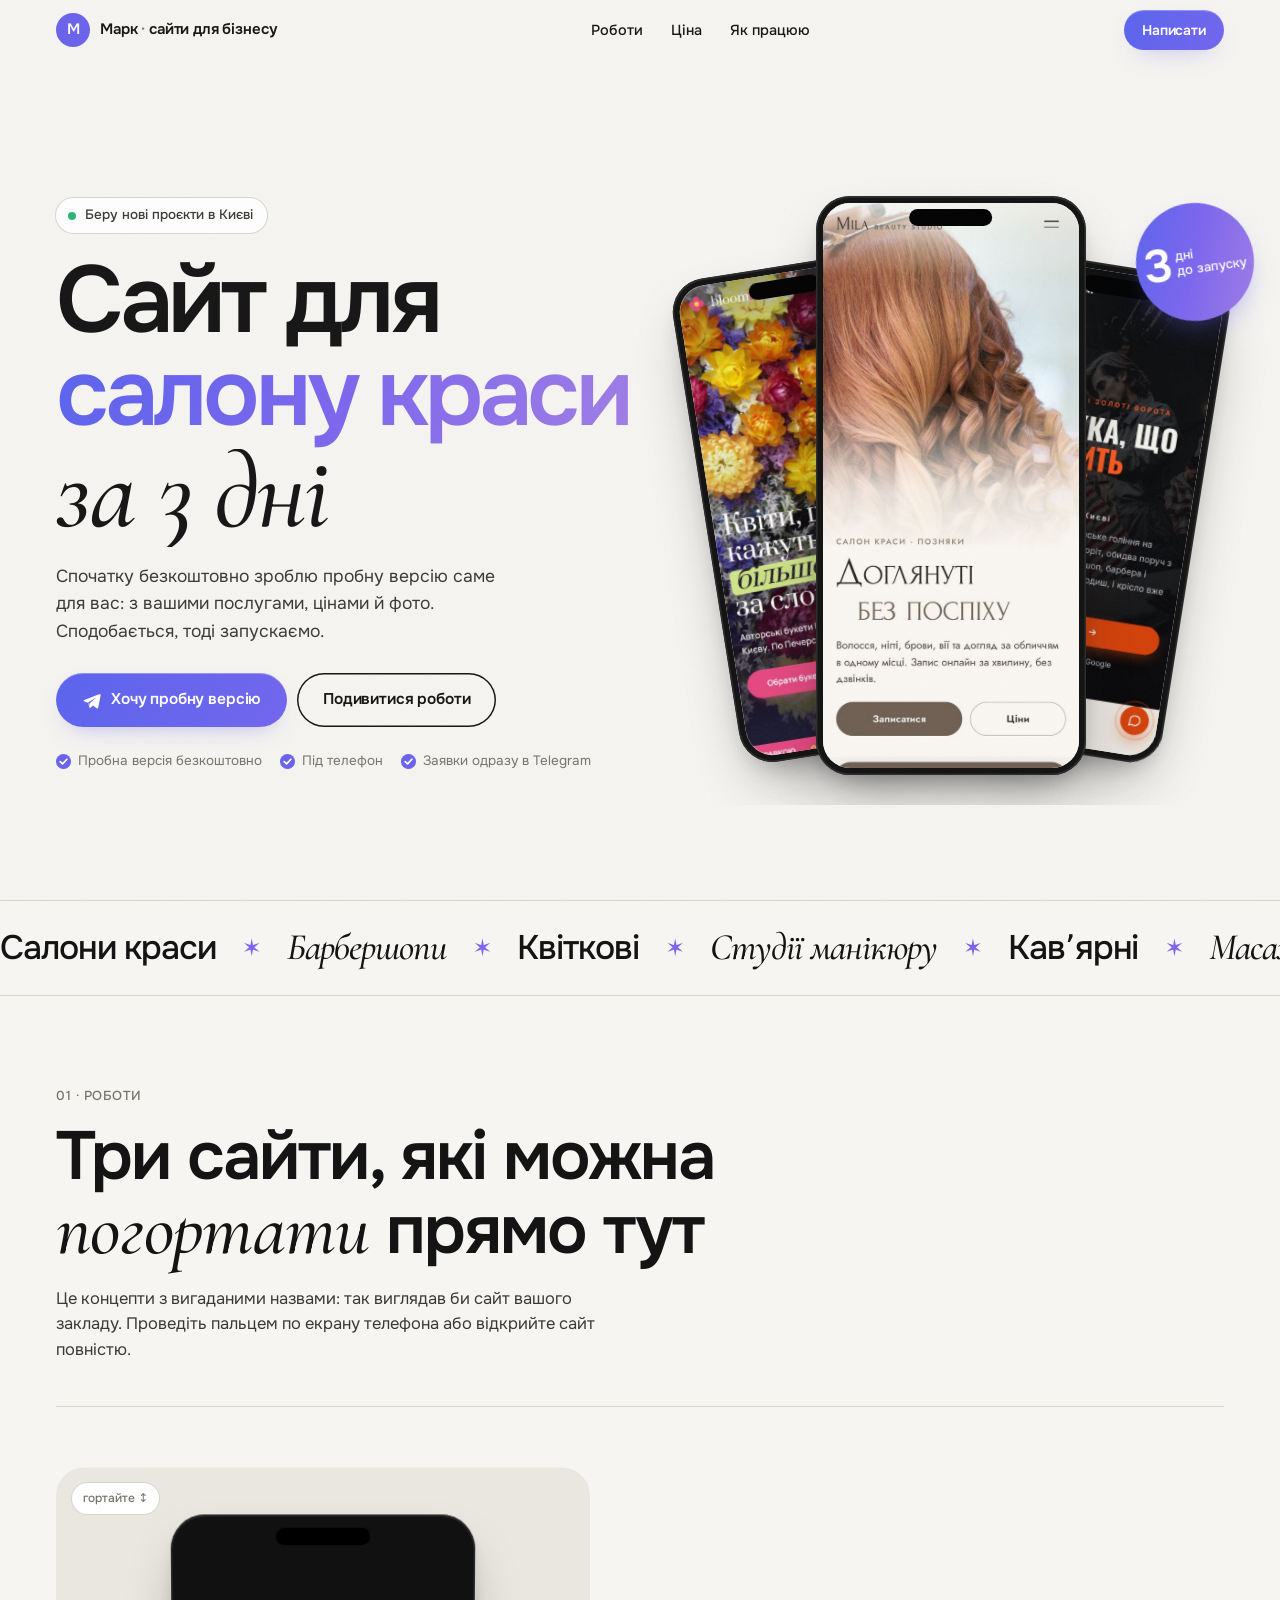
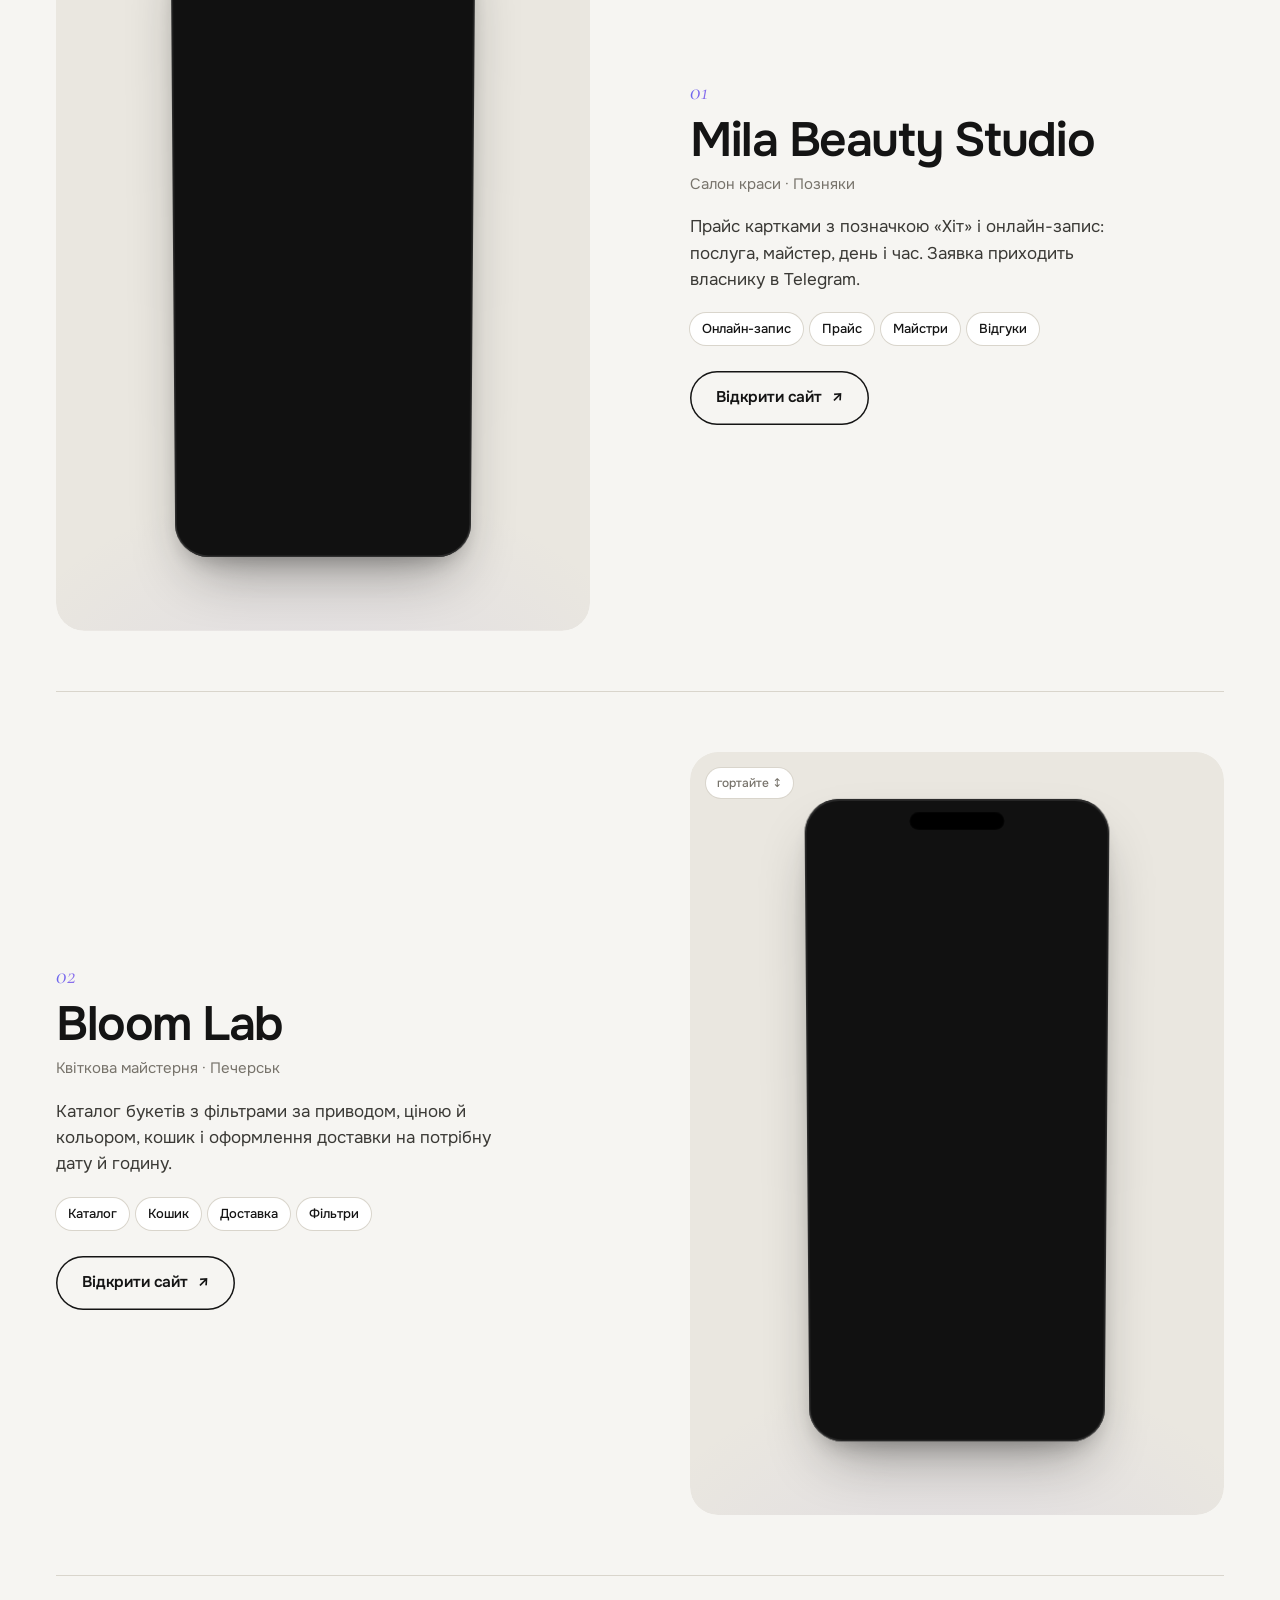
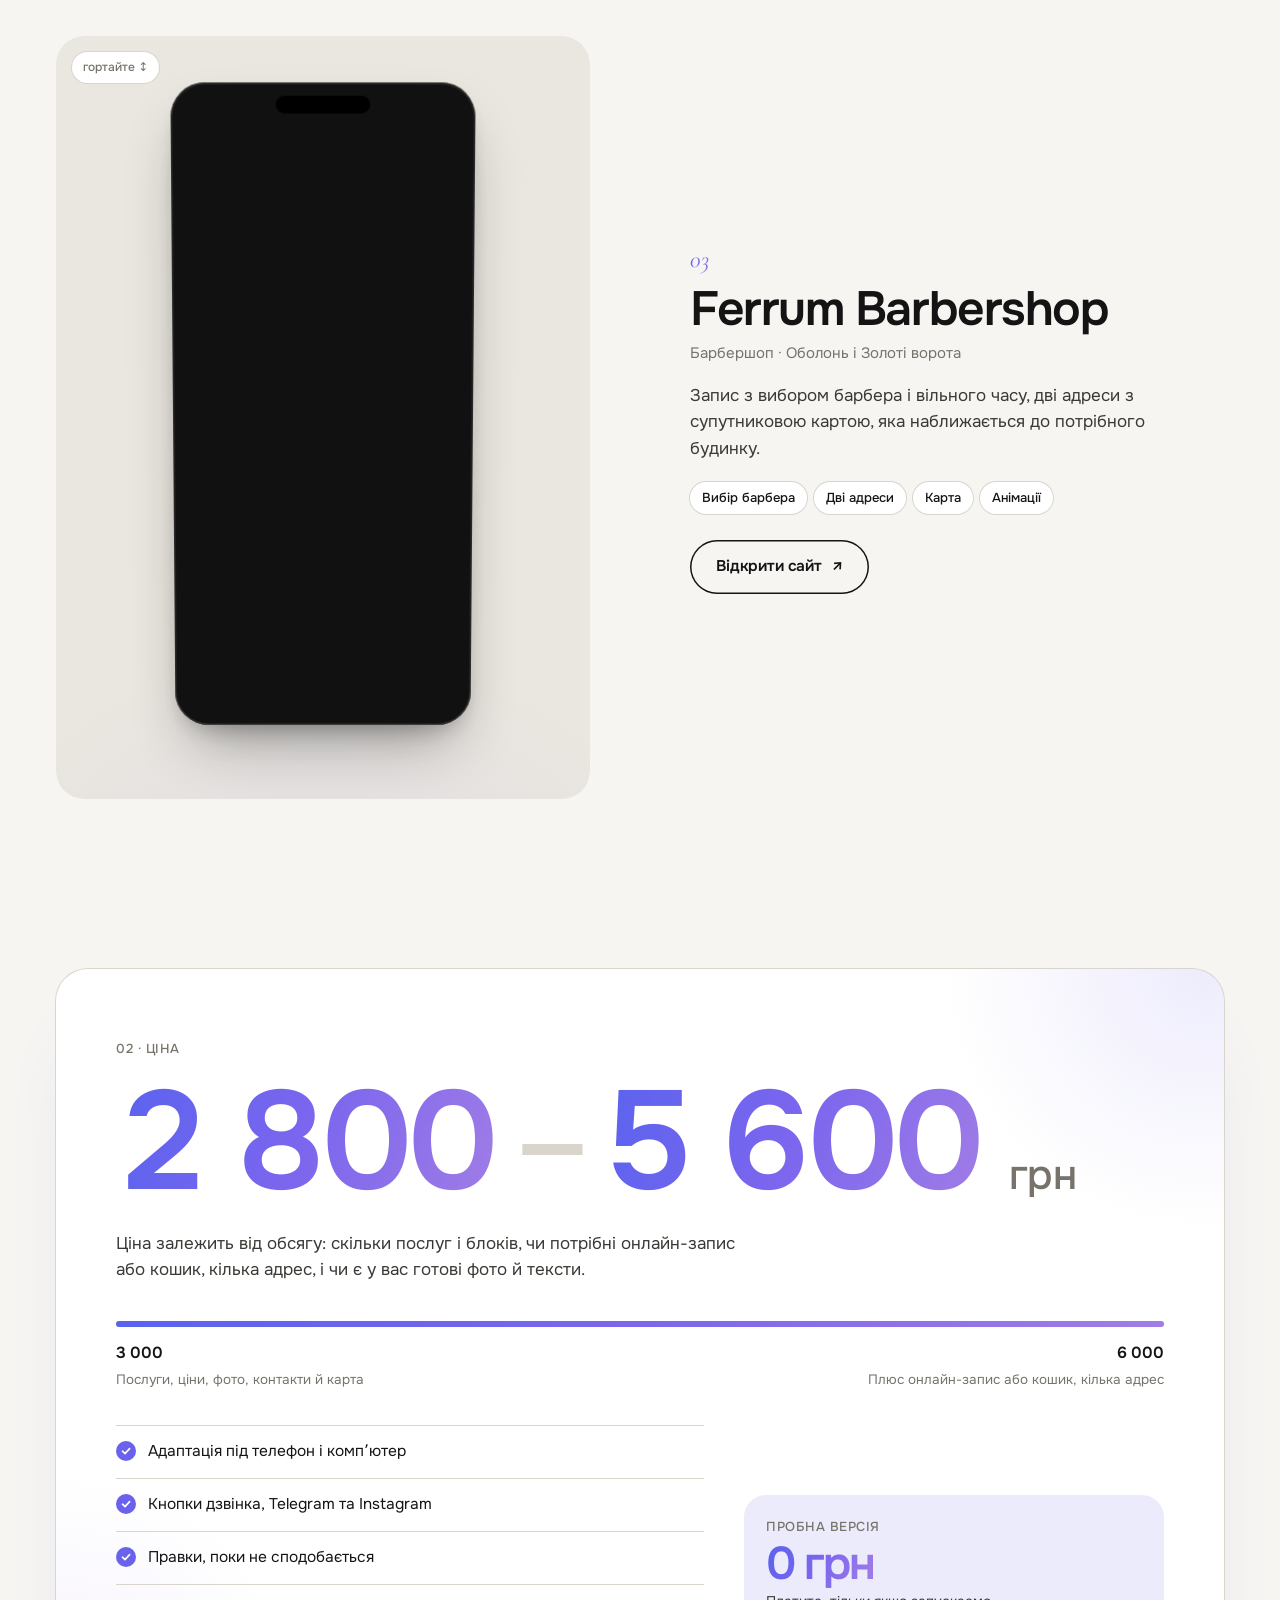
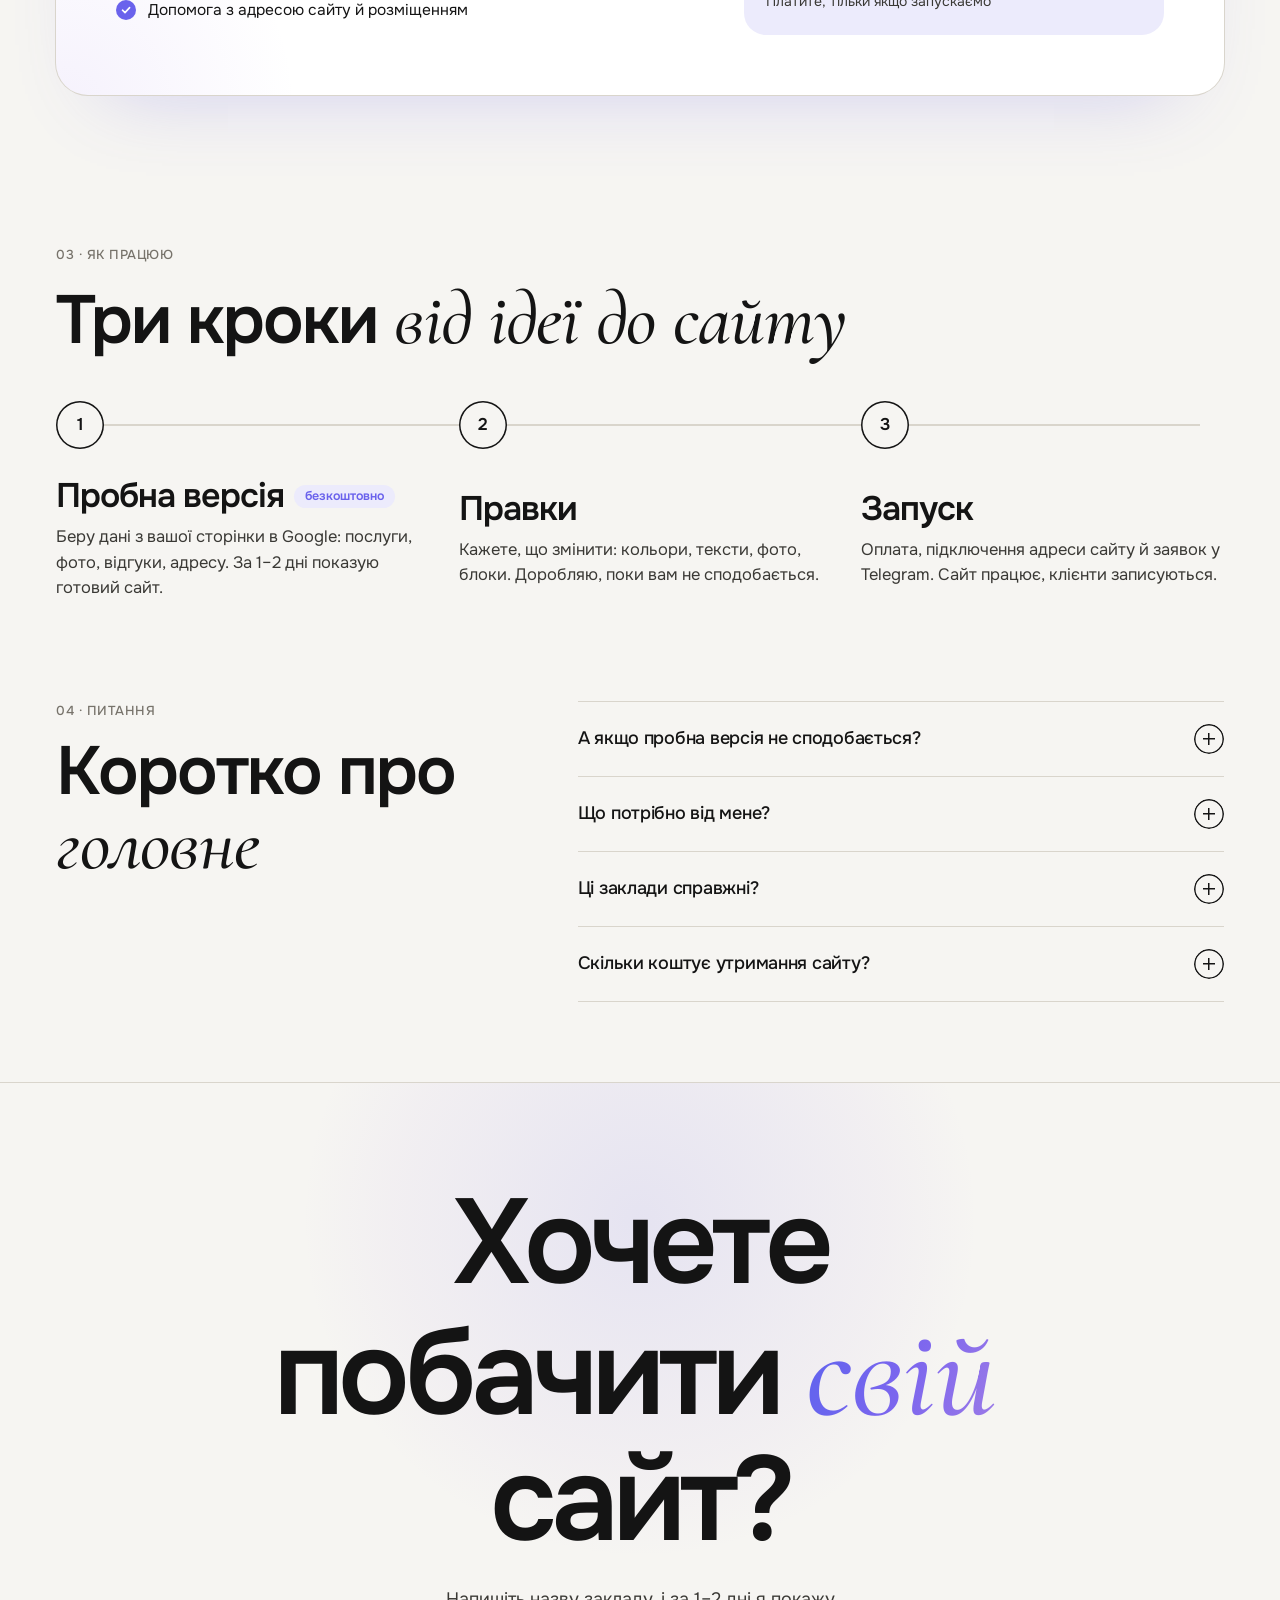
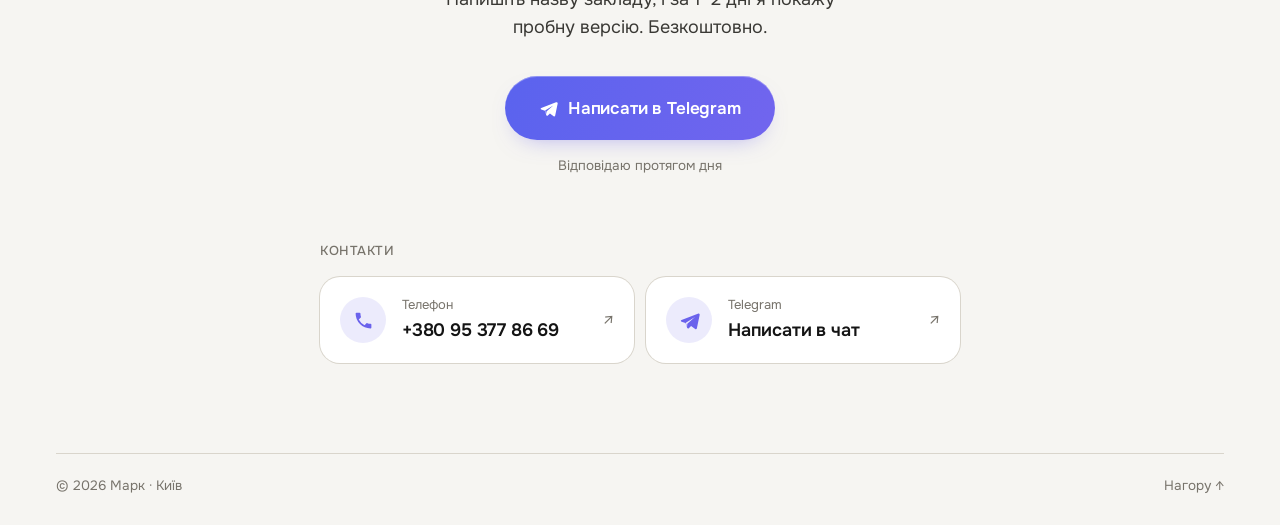
==== commit 49c1ad84: "Portfolio home: calmer gradient (indigo to lavender, soft glows), contacts block with phone and Tele" ====
--- a/index.html
+++ b/index.html
@@ -12,7 +12,7 @@
 <link rel="preconnect" href="https://fonts.googleapis.com">
 <link rel="preconnect" href="https://fonts.gstatic.com" crossorigin>
 <link href="https://fonts.googleapis.com/css2?family=Onest:wght@400;500;600;700&family=Cormorant+Garamond:ital,wght@1,500;1,600&display=swap" rel="stylesheet">
-<link rel="stylesheet" href="home/styles.css?v=2">
+<link rel="stylesheet" href="home/styles.css?v=4">
 </head>
 <body>
 <div class="grain" aria-hidden="true"></div>
@@ -211,6 +211,21 @@
         Написати в Telegram
       </a>
       <p class="contact-small reveal">Відповідаю протягом дня</p>
+      <div class="contacts reveal" id="contacts">
+        <p class="kicker">Контакти</p>
+        <div class="contact-cards">
+          <a class="c-card" href="tel:+380953778669">
+            <span class="c-ic"><svg viewBox="0 0 24 24" aria-hidden="true"><path d="M6.6 10.8a15.2 15.2 0 0 0 6.6 6.6l2.2-2.2c.3-.3.7-.4 1-.2 1.1.4 2.3.6 3.6.6.6 0 1 .4 1 1V20c0 .6-.4 1-1 1A17 17 0 0 1 3 4c0-.6.4-1 1-1h3.5c.6 0 1 .4 1 1 0 1.3.2 2.5.6 3.6.1.3 0 .7-.2 1l-2.3 2.2Z"/></svg></span>
+            <span class="c-txt"><span class="c-label">Телефон</span><span class="c-val">+380 95 377 86 69</span></span>
+            <span class="c-arr">↗</span>
+          </a>
+          <a class="c-card tg-link" href="https://t.me/+380953778669">
+            <span class="c-ic"><svg viewBox="0 0 24 24" aria-hidden="true"><path d="M21.5 4.2 2.9 11.4c-1 .4-1 1.6 0 1.9l4.6 1.5 1.8 5.6c.3.8 1.3 1 1.9.4l2.6-2.5 4.7 3.5c.7.5 1.7.1 1.9-.7l3.2-15.4c.2-1-.8-1.9-1.8-1.5Zm-3.6 4-8.4 7.6-.3 3.3-1.4-4.5 9.6-6.1c.4-.3.8.2.5.5Z"/></svg></span>
+            <span class="c-txt"><span class="c-label">Telegram</span><span class="c-val tg-value">Написати в чат</span></span>
+            <span class="c-arr">↗</span>
+          </a>
+        </div>
+      </div>
     </div>
     <footer class="foot">
       <span>© 2026 Марк · Київ</span>
@@ -224,6 +239,6 @@
   <span>Написати</span>
 </a>
 
-<script src="home/app.js?v=2"></script>
+<script src="home/app.js?v=3"></script>
 </body>
 </html>
--- a/home/styles.css
+++ b/home/styles.css
@@ -5,11 +5,11 @@
   --ink2:#3A3935;
   --muted:#77736B;
   --line:#D9D5CC;
-  --accent:#7B4DFF;
-  --g1:#4B5BFF;--g2:#A24DFF;--g3:#FF4FA3;
+  --accent:#6A62EC;
+  --g1:#5A63EE;--g2:#7C66EE;--g3:#A07DE6;
   --grad:linear-gradient(110deg,var(--g1) 0%,var(--g2) 50%,var(--g3) 100%);
-  --glow:0 12px 34px -12px rgba(140,77,255,.75);
-  --accent-soft:#EEE8FF;
+  --glow:0 10px 24px -14px rgba(96,90,230,.55);
+  --accent-soft:#ECEBFC;
   --dark:#141414;
   --radius:22px;
   --gutter:20px;
@@ -33,8 +33,8 @@
 /* ---------- buttons ---------- */
 .btn{display:inline-flex;align-items:center;justify-content:center;gap:10px;height:54px;padding:0 26px;border-radius:999px;font:600 15.5px/1 var(--sans);letter-spacing:-.01em;white-space:nowrap;transition:transform .35s var(--ease),background .3s,color .3s,box-shadow .3s;will-change:transform}
 .btn svg{width:19px;height:19px;fill:currentColor;flex:none}
-.btn-neon{background:var(--grad);background-size:180% 100%;background-position:0 0;color:#fff;box-shadow:var(--glow),inset 0 1px 0 rgba(255,255,255,.3)}
-.btn-neon:hover{background-position:100% 0;box-shadow:0 16px 44px -10px rgba(255,79,163,.7),inset 0 1px 0 rgba(255,255,255,.3)}
+.btn-neon{background:linear-gradient(110deg,var(--g1),var(--g2));background-size:150% 100%;background-position:0 0;color:#fff;box-shadow:var(--glow),inset 0 1px 0 rgba(255,255,255,.3)}
+.btn-neon:hover{background-position:100% 0;box-shadow:0 12px 28px -12px rgba(96,90,230,.7),inset 0 1px 0 rgba(255,255,255,.3)}
 .btn-neon{transition:transform .35s var(--ease),background-position .6s var(--ease),box-shadow .4s}
 .btn-ghost{color:var(--ink);box-shadow:inset 0 0 0 1.5px var(--ink)}
 .btn-ghost:hover{background:#fff;box-shadow:inset 0 0 0 1.5px var(--accent),var(--glow);color:var(--accent)}
@@ -52,7 +52,7 @@
 .nav.scrolled{background:rgba(246,245,242,.82);backdrop-filter:blur(14px) saturate(1.4);-webkit-backdrop-filter:blur(14px) saturate(1.4);box-shadow:0 1px 0 var(--line)}
 .nav.hide{transform:translateY(-110%)}
 .brand{display:flex;align-items:center;gap:10px;font-weight:600;font-size:15px;letter-spacing:-.01em}
-.brand-mark{display:grid;place-items:center;width:34px;height:34px;border-radius:50%;background:var(--grad);color:#fff;font-size:15px;box-shadow:var(--glow);transition:transform .6s var(--ease)}
+.brand-mark{display:grid;place-items:center;width:34px;height:34px;border-radius:50%;background:var(--accent);color:#fff;font-size:15px;transition:transform .6s var(--ease)}
 .brand:hover .brand-mark{transform:rotate(-360deg)}
 .brand-text i{font-style:normal;color:var(--muted)}
 .nav-links{display:none}
@@ -80,7 +80,7 @@
 .hero-cta .btn{flex:1 1 auto}
 .hero-facts{display:flex;flex-wrap:wrap;gap:8px 18px;list-style:none;padding:0;margin:24px 0 0;font-size:13.5px;color:var(--muted)}
 .hero-facts li{display:flex;align-items:center;gap:7px}
-.hero-facts li::before{content:"";width:15px;height:15px;border-radius:50%;background:url("data:image/svg+xml,%3Csvg xmlns='http://www.w3.org/2000/svg' viewBox='0 0 16 16'%3E%3Cpath d='M4.5 8.2 7 10.6l4.6-5' fill='none' stroke='white' stroke-width='1.8' stroke-linecap='round' stroke-linejoin='round'/%3E%3C/svg%3E") center/100% no-repeat,var(--grad)}
+.hero-facts li::before{content:"";width:15px;height:15px;border-radius:50%;background:url("data:image/svg+xml,%3Csvg xmlns='http://www.w3.org/2000/svg' viewBox='0 0 16 16'%3E%3Cpath d='M4.5 8.2 7 10.6l4.6-5' fill='none' stroke='white' stroke-width='1.8' stroke-linecap='round' stroke-linejoin='round'/%3E%3C/svg%3E") center/100% no-repeat,var(--accent)}
 
 /* phones */
 .phone{position:relative;width:200px;aspect-ratio:9/19.3;border-radius:34px;padding:7px;background:#111;
@@ -101,7 +101,7 @@
 .loaded .ph-left{transform:translate(calc(-58% + var(--mx,0px)*-.6),calc(22px + var(--my,0px)*-.6)) rotate(-9deg);opacity:1;transition-delay:.4s}
 .loaded .ph-right{transform:translate(calc(58% + var(--mx,0px)*-.6),calc(22px + var(--my,0px)*-.6)) rotate(9deg);opacity:1;transition-delay:.5s}
 .hero-badge{position:absolute;z-index:4;right:4%;top:6%;width:96px;height:96px;border-radius:50%;background:var(--grad);color:#fff;display:flex;align-items:center;justify-content:center;gap:5px;
-  font-size:11.5px;line-height:1.15;font-weight:500;box-shadow:0 16px 40px -10px rgba(255,79,163,.6);transform:scale(0) rotate(-30deg);transition:transform .9s cubic-bezier(.3,1.6,.5,1) 1s}
+  font-size:11.5px;line-height:1.15;font-weight:500;box-shadow:0 14px 30px -14px rgba(96,90,230,.6);transform:scale(0) rotate(-30deg);transition:transform .9s cubic-bezier(.3,1.6,.5,1) 1s}
 .hero-badge b{font-size:38px;font-weight:600;letter-spacing:-.04em}
 .loaded .hero-badge{transform:scale(1) rotate(-8deg)}
 
@@ -125,7 +125,7 @@
 .works{padding:90px var(--gutter) 40px}
 .work{display:grid;gap:30px;padding:44px 0;border-top:1px solid var(--line)}
 .work-phone{position:relative;display:flex;justify-content:center;padding:26px 0;border-radius:28px;background:var(--bg2);overflow:hidden}
-.work-phone::after{content:"";position:absolute;inset:auto -20% -60% -20%;height:80%;background:radial-gradient(closest-side,rgba(162,77,255,.2),transparent);pointer-events:none}
+.work-phone::after{content:"";position:absolute;inset:auto -20% -60% -20%;height:80%;background:radial-gradient(closest-side,rgba(110,100,235,.1),transparent);pointer-events:none}
 .phone.big{width:min(66vw,270px);z-index:1;transition:transform .2s linear}
 .swipe-hint{position:absolute;z-index:2;left:16px;top:16px;font-size:12px;font-weight:500;color:var(--muted);background:#fff;padding:6px 11px;border-radius:999px;box-shadow:0 0 0 1px var(--line);transition:opacity .4s}
 .work.touched .swipe-hint{opacity:0}
@@ -138,9 +138,9 @@
 
 /* ---------- price ---------- */
 .price{padding:50px 10px}
-.price-card{background:#fff;color:var(--ink);box-shadow:0 0 0 1px var(--line),0 50px 90px -50px rgba(140,77,255,.45);isolation:isolate;border-radius:32px;padding:44px 22px 26px;overflow:hidden;position:relative}
-.price-card::before{content:"";position:absolute;width:520px;height:520px;right:-240px;top:-260px;border-radius:50%;background:radial-gradient(closest-side,rgba(162,77,255,.28),transparent);pointer-events:none;z-index:-1}
-.price-card::after{content:"";position:absolute;width:460px;height:460px;left:-220px;bottom:-240px;border-radius:50%;background:radial-gradient(closest-side,rgba(255,79,163,.2),transparent);pointer-events:none;z-index:-1}
+.price-card{background:#fff;color:var(--ink);box-shadow:0 0 0 1px var(--line),0 40px 80px -50px rgba(96,90,230,.3);isolation:isolate;border-radius:32px;padding:44px 22px 26px;overflow:hidden;position:relative}
+.price-card::before{content:"";position:absolute;width:520px;height:520px;right:-240px;top:-260px;border-radius:50%;background:radial-gradient(closest-side,rgba(110,100,235,.12),transparent);pointer-events:none;z-index:-1}
+.price-card::after{content:"";position:absolute;width:460px;height:460px;left:-220px;bottom:-240px;border-radius:50%;background:radial-gradient(closest-side,rgba(160,125,230,.1),transparent);pointer-events:none;z-index:-1}
 .price-num .count{background:var(--grad);-webkit-background-clip:text;background-clip:text;color:transparent;padding-right:.02em}
 .price-num{display:flex;flex-wrap:wrap;align-items:baseline;gap:0 .12em;font-size:clamp(40px,11.6vw,140px);letter-spacing:-.055em;line-height:.95;font-variant-numeric:tabular-nums}
 .price-num .dash{color:var(--line);font-weight:400}
@@ -148,7 +148,7 @@
 .price-why{margin-top:22px;max-width:620px;color:var(--ink2);font-size:17px}
 .scale{margin:38px 0 34px}
 .scale-bar{height:6px;border-radius:6px;background:var(--bg2)}
-.scale-fill{display:block;height:100%;width:100%;border-radius:6px;background:var(--grad);box-shadow:0 0 18px rgba(162,77,255,.6);transform:scaleX(0);transform-origin:left;transition:transform 1.8s var(--ease) .2s}
+.scale-fill{display:block;height:100%;width:100%;border-radius:6px;background:var(--grad);box-shadow:none;transform:scaleX(0);transform-origin:left;transition:transform 1.8s var(--ease) .2s}
 .scale.in .scale-fill{transform:scaleX(1)}
 .scale-ends{display:flex;justify-content:space-between;gap:20px;margin-top:14px}
 .scale-ends div{display:flex;flex-direction:column;gap:4px;max-width:46%;font-size:13.5px;color:var(--muted)}
@@ -157,8 +157,8 @@
 .price-bottom{display:grid;gap:22px}
 .included{list-style:none;padding:0;margin:0;display:grid;gap:2px}
 .included li{display:flex;gap:12px;align-items:center;padding:13px 0;border-top:1px solid var(--line);font-size:15.5px}
-.included li::before{content:"";flex:none;width:20px;height:20px;border-radius:50%;background:url("data:image/svg+xml,%3Csvg xmlns='http://www.w3.org/2000/svg' viewBox='0 0 16 16'%3E%3Cpath d='M4.5 8.2 7 10.6l4.6-5' fill='none' stroke='white' stroke-width='1.6' stroke-linecap='round' stroke-linejoin='round'/%3E%3C/svg%3E") center/80% no-repeat,var(--grad)}
-.trial{display:grid;gap:2px;padding:22px;border-radius:22px;background:linear-gradient(135deg,rgba(75,91,255,.08),rgba(255,79,163,.1));box-shadow:inset 0 0 0 1px rgba(162,77,255,.22);color:var(--ink)}
+.included li::before{content:"";flex:none;width:20px;height:20px;border-radius:50%;background:url("data:image/svg+xml,%3Csvg xmlns='http://www.w3.org/2000/svg' viewBox='0 0 16 16'%3E%3Cpath d='M4.5 8.2 7 10.6l4.6-5' fill='none' stroke='white' stroke-width='1.6' stroke-linecap='round' stroke-linejoin='round'/%3E%3C/svg%3E") center/80% no-repeat,var(--accent)}
+.trial{display:grid;gap:2px;padding:22px;border-radius:22px;background:var(--accent-soft);box-shadow:none;color:var(--ink)}
 .trial-label{font-size:13px;font-weight:500;text-transform:uppercase;letter-spacing:.04em;color:var(--muted)}
 .trial-num{justify-self:start;background:var(--grad);-webkit-background-clip:text;background-clip:text;color:transparent;font-size:46px;font-weight:600;letter-spacing:-.05em;line-height:1.1}
 .trial-note{font-size:14px;color:var(--ink2)}
@@ -168,12 +168,12 @@
 .steps-wrap{position:relative;max-width:760px}
 .step-list{list-style:none;padding:0;margin:0;display:grid;gap:34px}
 .step-line{position:absolute;left:23px;top:24px;bottom:24px;width:2px;background:var(--line)}
-.step-line span{display:block;width:100%;height:100%;background:var(--grad);box-shadow:0 0 12px rgba(162,77,255,.5);transform-origin:top;transform:scaleY(var(--p,0))}
+.step-line span{display:block;width:100%;height:100%;background:var(--accent);transform-origin:top;transform:scaleY(var(--p,0))}
 .step{position:relative;display:grid;grid-template-columns:48px 1fr;gap:18px;align-items:start}
 .step-n{display:grid;place-items:center;width:48px;height:48px;border-radius:50%;background:var(--bg);box-shadow:0 0 0 1.5px var(--ink) inset;font-weight:600;font-size:17px;position:relative;z-index:1;transition:background .4s,color .4s}
-.step.on .step-n{background:var(--grad);color:#fff;box-shadow:var(--glow)}
+.step.on .step-n{background:var(--accent);color:#fff;box-shadow:inset 0 0 0 1.5px var(--accent)}
 .step h3{font-size:clamp(24px,5.6vw,34px);display:flex;flex-wrap:wrap;align-items:center;gap:10px;padding-top:8px}
-.pill{font-size:12.5px;font-weight:600;letter-spacing:0;padding:5px 11px;border-radius:999px;background:var(--grad);color:#fff}
+.pill{font-size:12.5px;font-weight:600;letter-spacing:0;padding:5px 11px;border-radius:999px;background:var(--accent-soft);color:var(--accent)}
 .step p{margin-top:10px;color:var(--ink2);font-size:16.5px;max-width:520px}
 
 
@@ -190,7 +190,7 @@
 
 /* ---------- contact ---------- */
 .contact{background:var(--bg);color:var(--ink);border-top:1px solid var(--line);padding:100px var(--gutter) calc(28px + env(safe-area-inset-bottom));overflow:hidden}
-.contact::before{content:"";position:absolute;left:50%;top:-30%;width:900px;height:900px;transform:translateX(-50%);border-radius:50%;background:radial-gradient(closest-side,rgba(162,77,255,.22),rgba(255,79,163,.1) 55%,transparent 75%);pointer-events:none}
+.contact::before{content:"";position:absolute;left:50%;top:-30%;width:900px;height:900px;transform:translateX(-50%);border-radius:50%;background:radial-gradient(closest-side,rgba(110,100,235,.12),rgba(160,125,230,.05) 55%,transparent 75%);pointer-events:none}
 .contact-inner{position:relative;text-align:center;max-width:900px;margin:0 auto;display:flex;flex-direction:column;align-items:center}
 .contact-title{font-size:clamp(44px,12vw,120px);letter-spacing:-.05em}
 .contact-title em{background:var(--grad);-webkit-background-clip:text;background-clip:text;color:transparent;padding-right:.08em}
@@ -199,8 +199,22 @@
 .foot{position:relative;display:flex;justify-content:space-between;margin-top:90px;padding-top:22px;border-top:1px solid var(--line);font-size:13.5px;color:var(--muted)}
 .foot a:hover{color:var(--ink)}
 
+/* contacts */
+.contacts{width:100%;max-width:640px;margin-top:64px;text-align:left}
+.contact-cards{display:grid;gap:12px}
+.c-card{display:flex;align-items:center;gap:16px;padding:18px 20px;border-radius:20px;background:#fff;box-shadow:0 0 0 1px var(--line);transition:box-shadow .35s,transform .35s var(--ease)}
+.c-card:hover{transform:translateY(-2px);box-shadow:0 0 0 1px var(--accent),var(--glow)}
+.c-ic{display:grid;place-items:center;flex:none;width:46px;height:46px;border-radius:50%;background:var(--accent-soft);color:var(--accent)}
+.c-ic svg{width:21px;height:21px;fill:currentColor}
+.c-txt{display:flex;flex-direction:column;gap:2px;flex:1;min-width:0}
+.c-label{font-size:13px;color:var(--muted)}
+.c-val{font-size:18px;font-weight:600;letter-spacing:-.01em}
+.c-arr{color:var(--muted);transition:transform .35s var(--ease),color .3s}
+.c-card:hover .c-arr{transform:translate(3px,-3px);color:var(--accent)}
+@media (min-width:760px){.contact-cards{grid-template-columns:1fr 1fr}}
+
 /* floating CTA (mobile) */
-.float-cta{position:fixed;z-index:40;right:16px;bottom:calc(16px + env(safe-area-inset-bottom));display:flex;align-items:center;gap:8px;height:52px;padding:0 20px 0 16px;border-radius:999px;background:var(--grad);color:#fff;font-weight:600;font-size:15px;
+.float-cta{position:fixed;z-index:40;right:16px;bottom:calc(16px + env(safe-area-inset-bottom));display:flex;align-items:center;gap:8px;height:52px;padding:0 20px 0 16px;border-radius:999px;background:var(--accent);color:#fff;font-weight:600;font-size:15px;
   box-shadow:var(--glow);transform:translateY(140%);transition:transform .5s var(--ease)}
 .float-cta svg{width:20px;height:20px;fill:currentColor}
 .float-cta.show{transform:none}
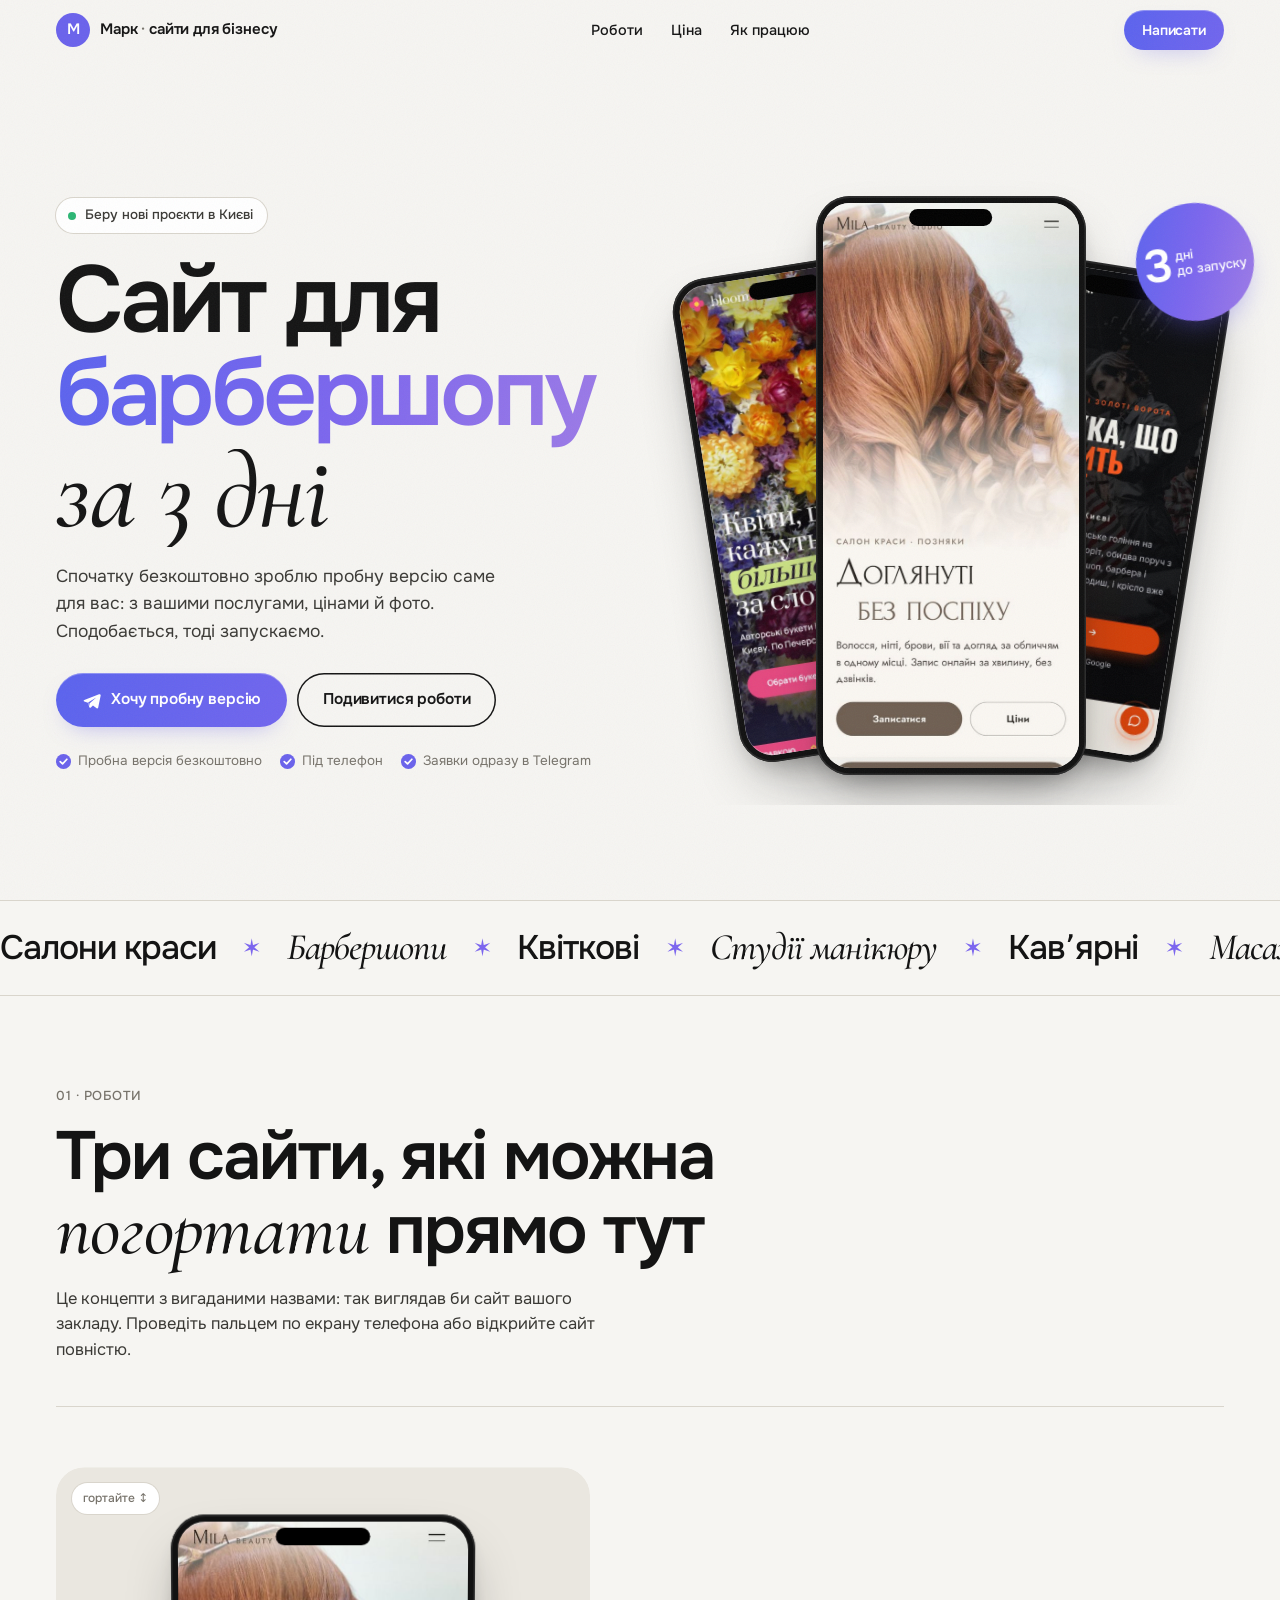
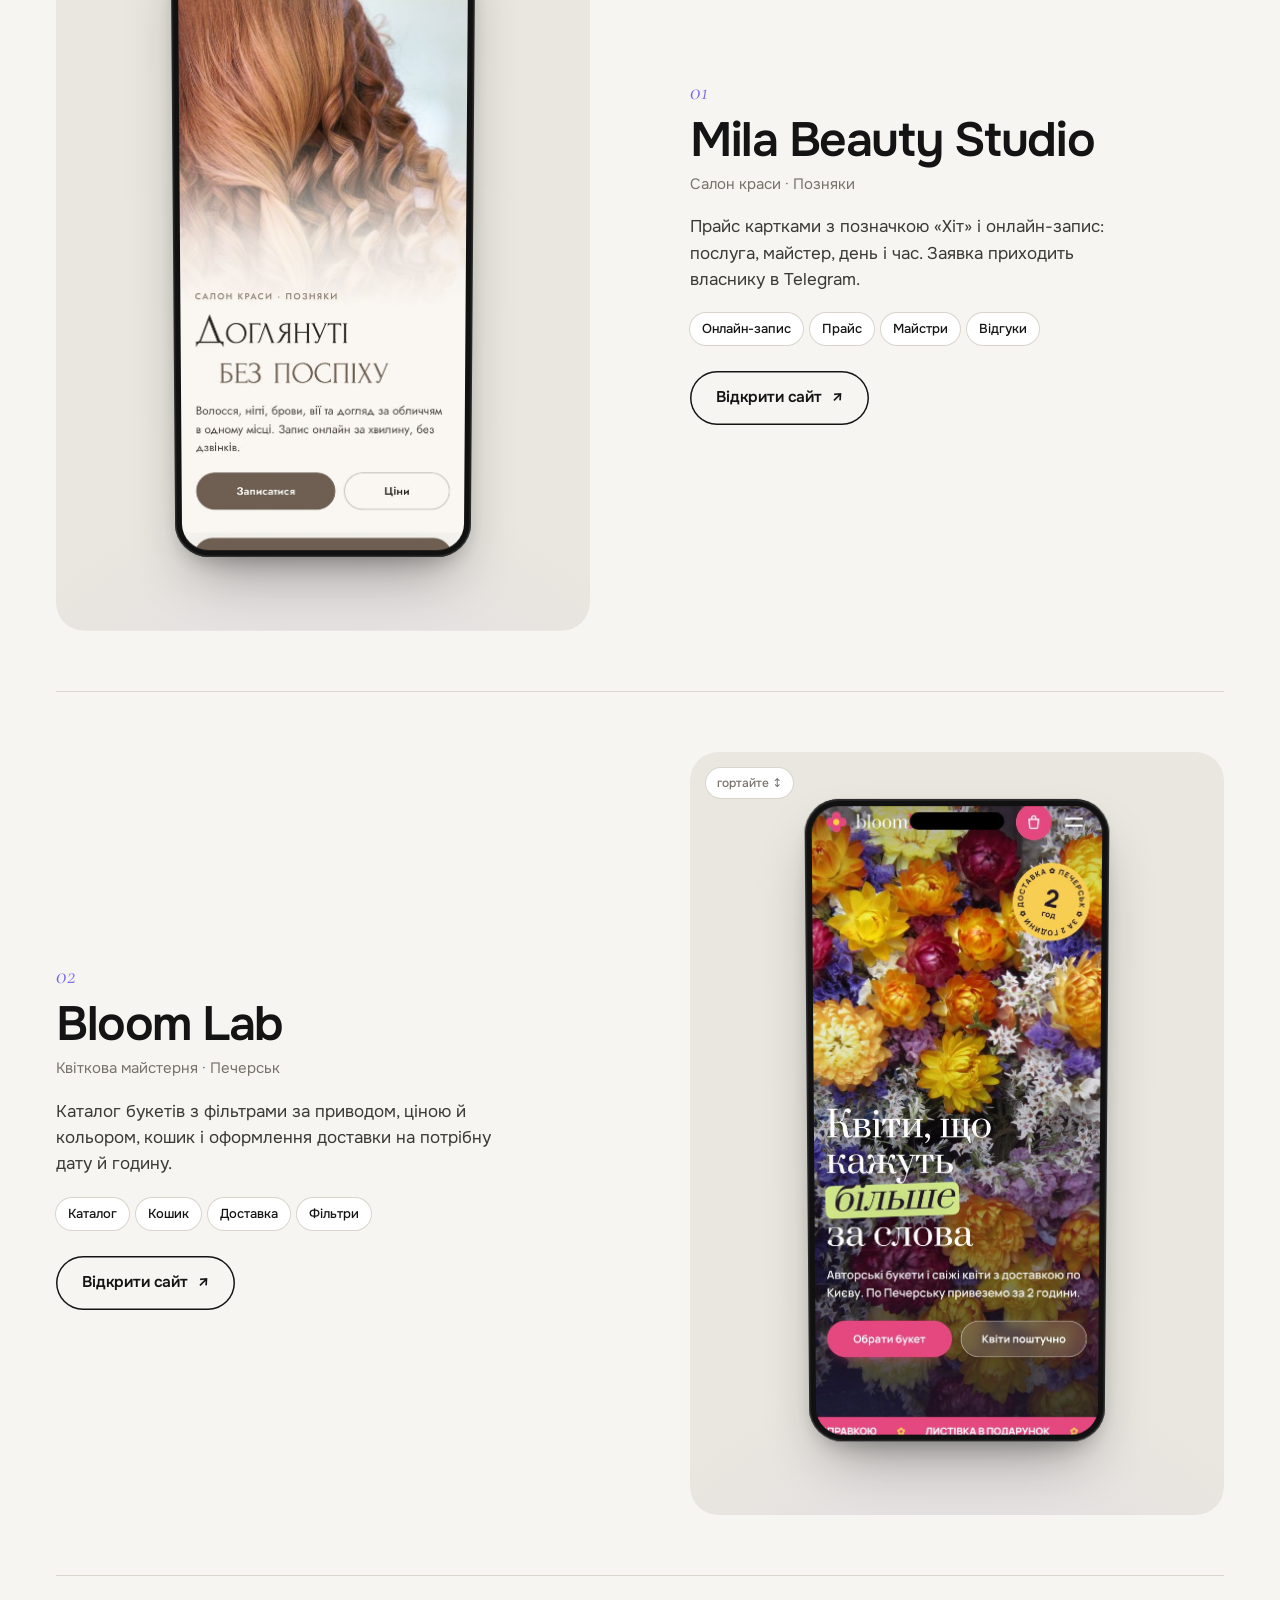
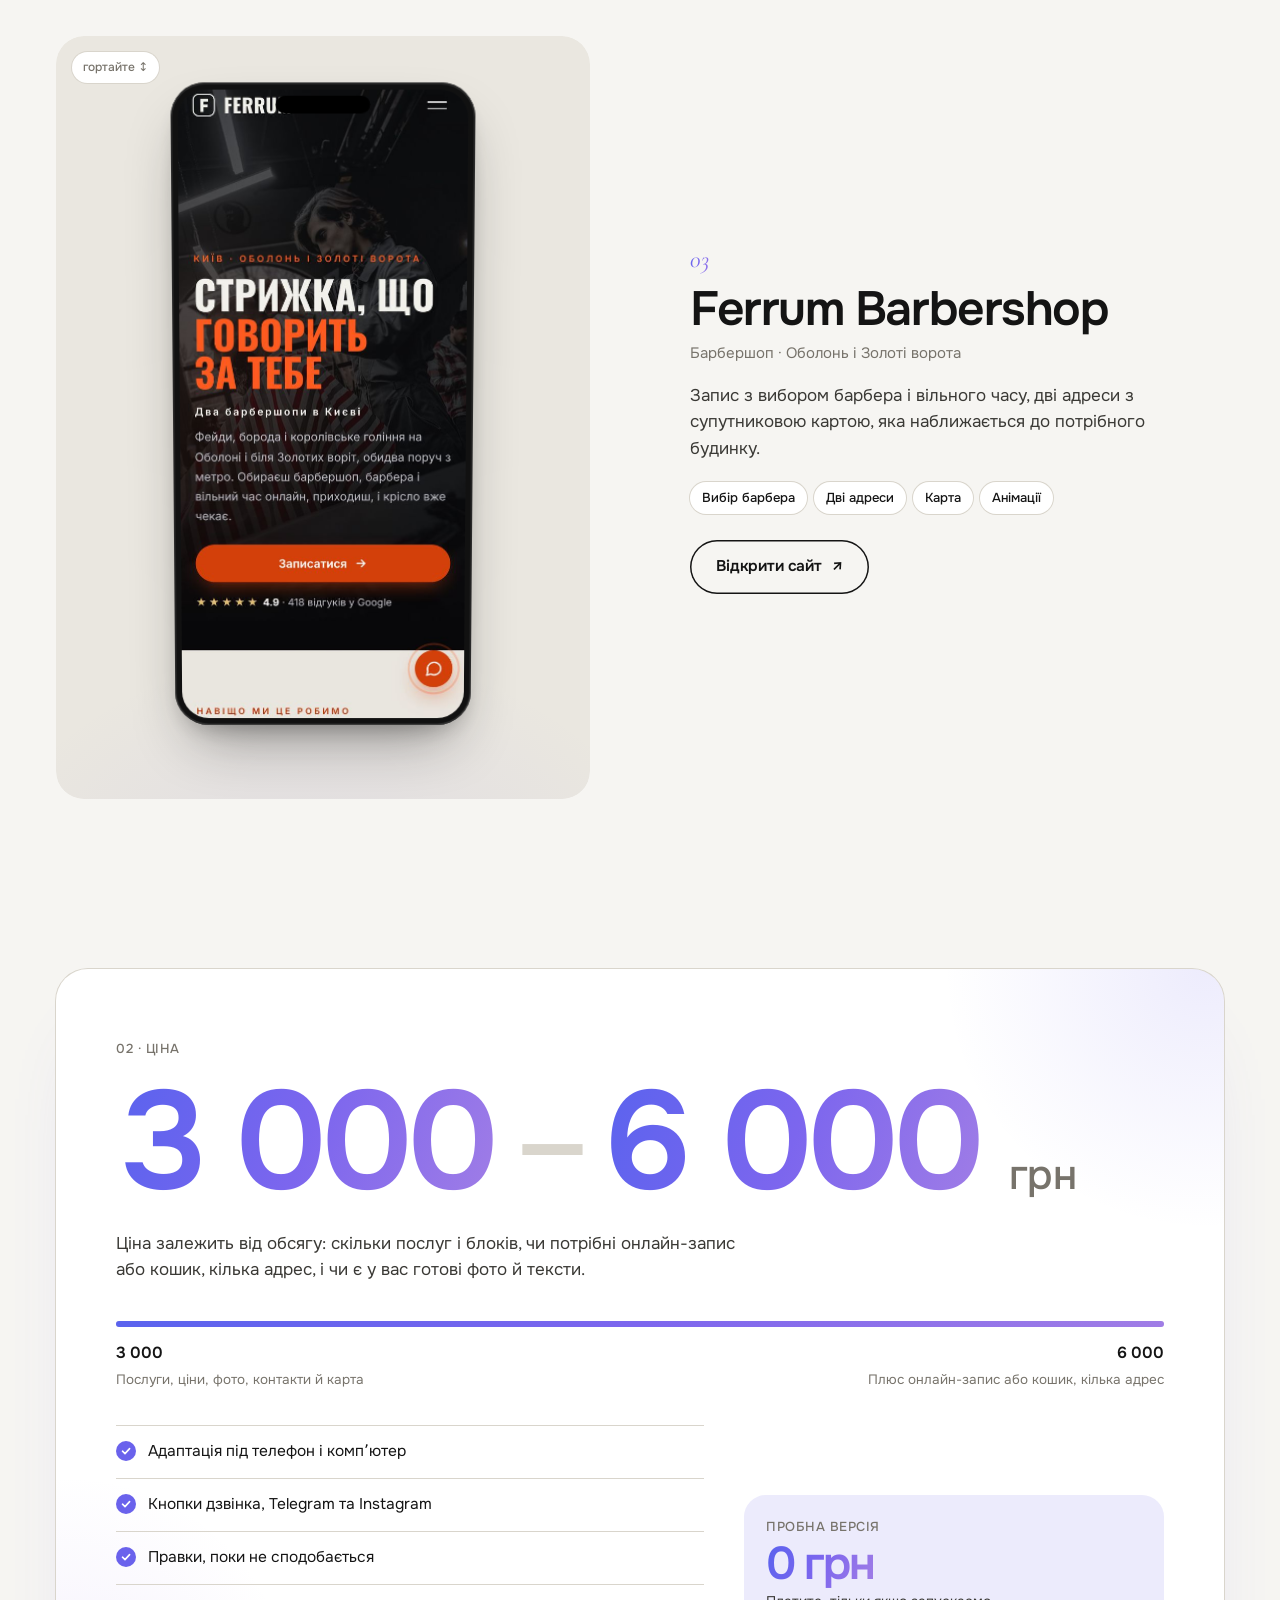
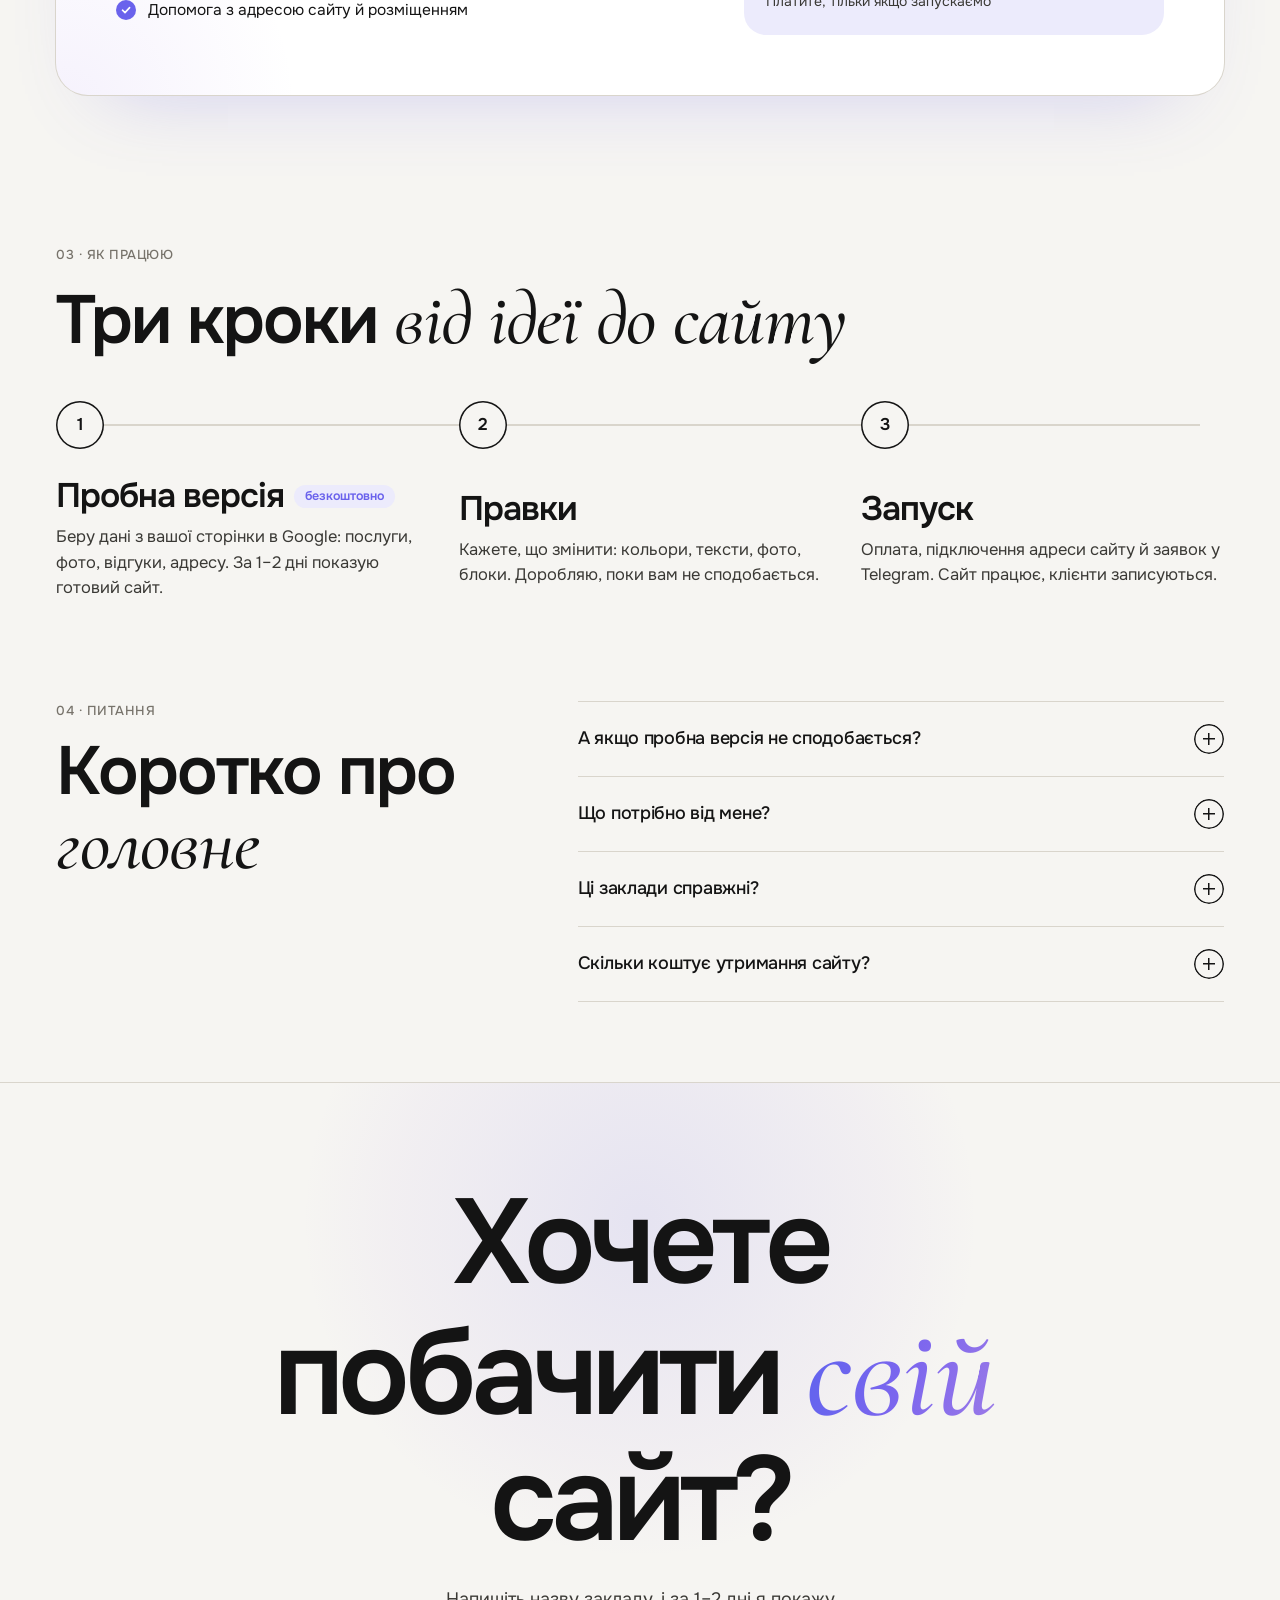
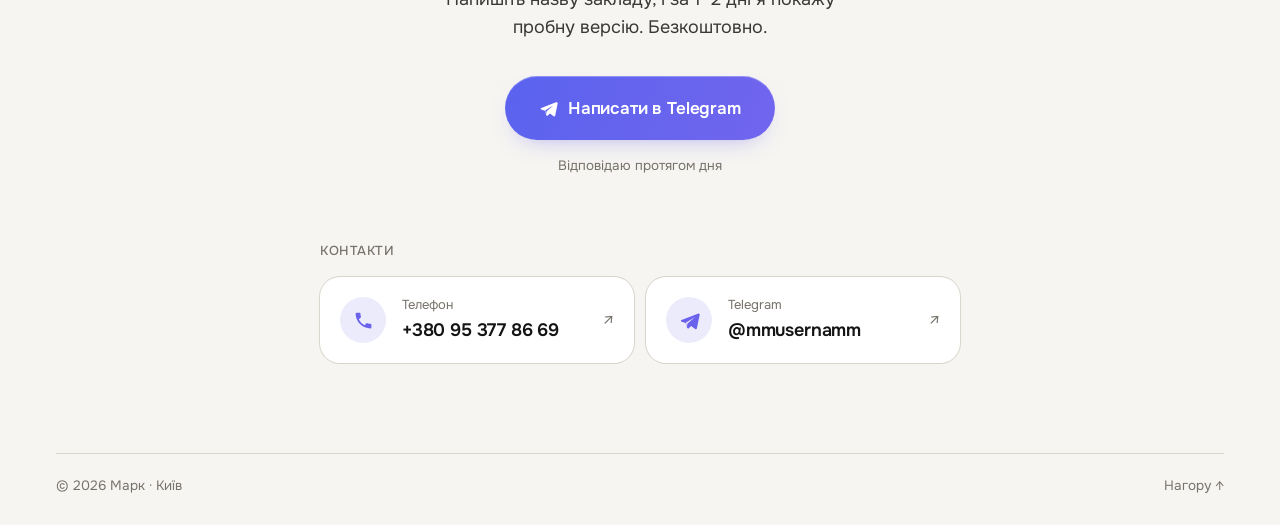
==== commit 82010d10: "Portfolio home: Telegram nick @mmusernamm Co-Authored-By: Claude Opus 5.5 <noreply@anthropic.com> Cl" ====
--- a/index.html
+++ b/index.html
@@ -219,7 +219,7 @@
             <span class="c-txt"><span class="c-label">Телефон</span><span class="c-val">+380 95 377 86 69</span></span>
             <span class="c-arr">↗</span>
           </a>
-          <a class="c-card tg-link" href="https://t.me/+380953778669">
+          <a class="c-card tg-link" href="https://t.me/mmusernamm">
             <span class="c-ic"><svg viewBox="0 0 24 24" aria-hidden="true"><path d="M21.5 4.2 2.9 11.4c-1 .4-1 1.6 0 1.9l4.6 1.5 1.8 5.6c.3.8 1.3 1 1.9.4l2.6-2.5 4.7 3.5c.7.5 1.7.1 1.9-.7l3.2-15.4c.2-1-.8-1.9-1.8-1.5Zm-3.6 4-8.4 7.6-.3 3.3-1.4-4.5 9.6-6.1c.4-.3.8.2.5.5Z"/></svg></span>
             <span class="c-txt"><span class="c-label">Telegram</span><span class="c-val tg-value">Написати в чат</span></span>
             <span class="c-arr">↗</span>
@@ -239,6 +239,6 @@
   <span>Написати</span>
 </a>
 
-<script src="home/app.js?v=3"></script>
+<script src="home/app.js?v=4"></script>
 </body>
 </html>
